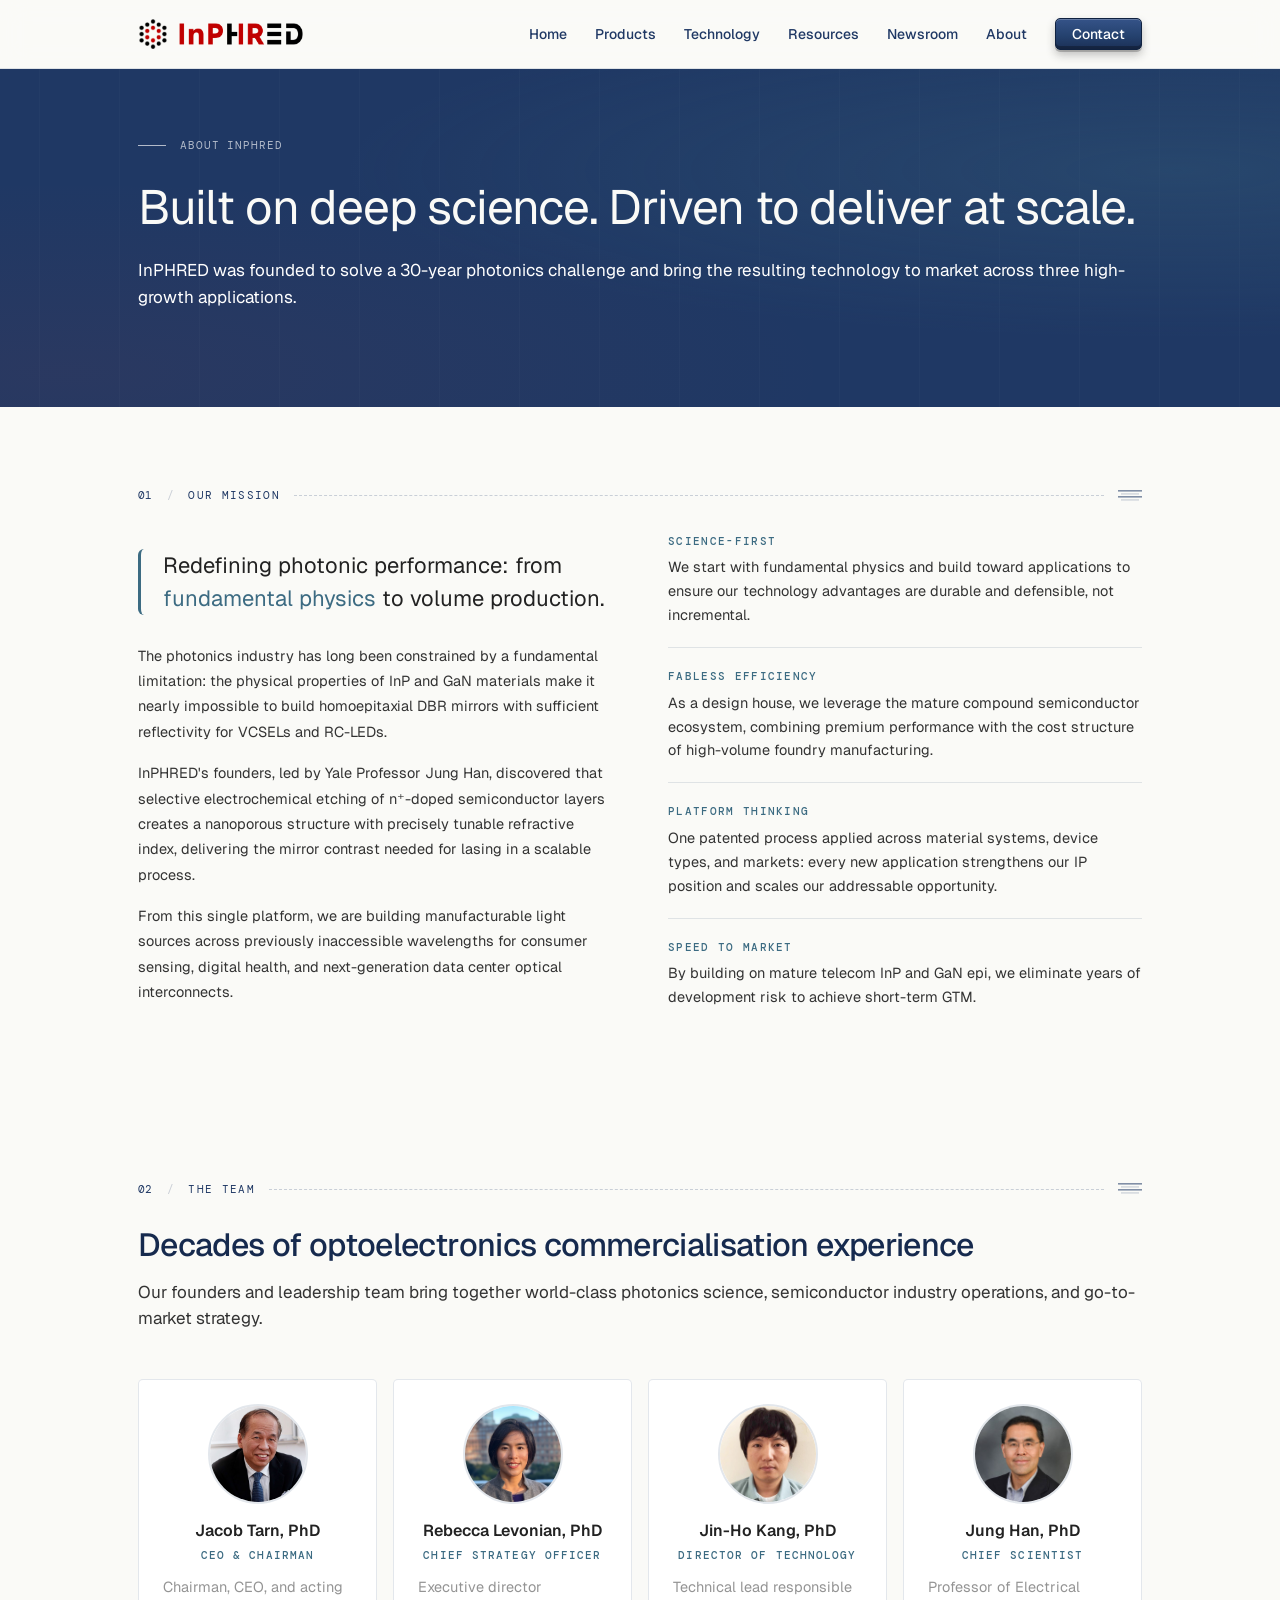
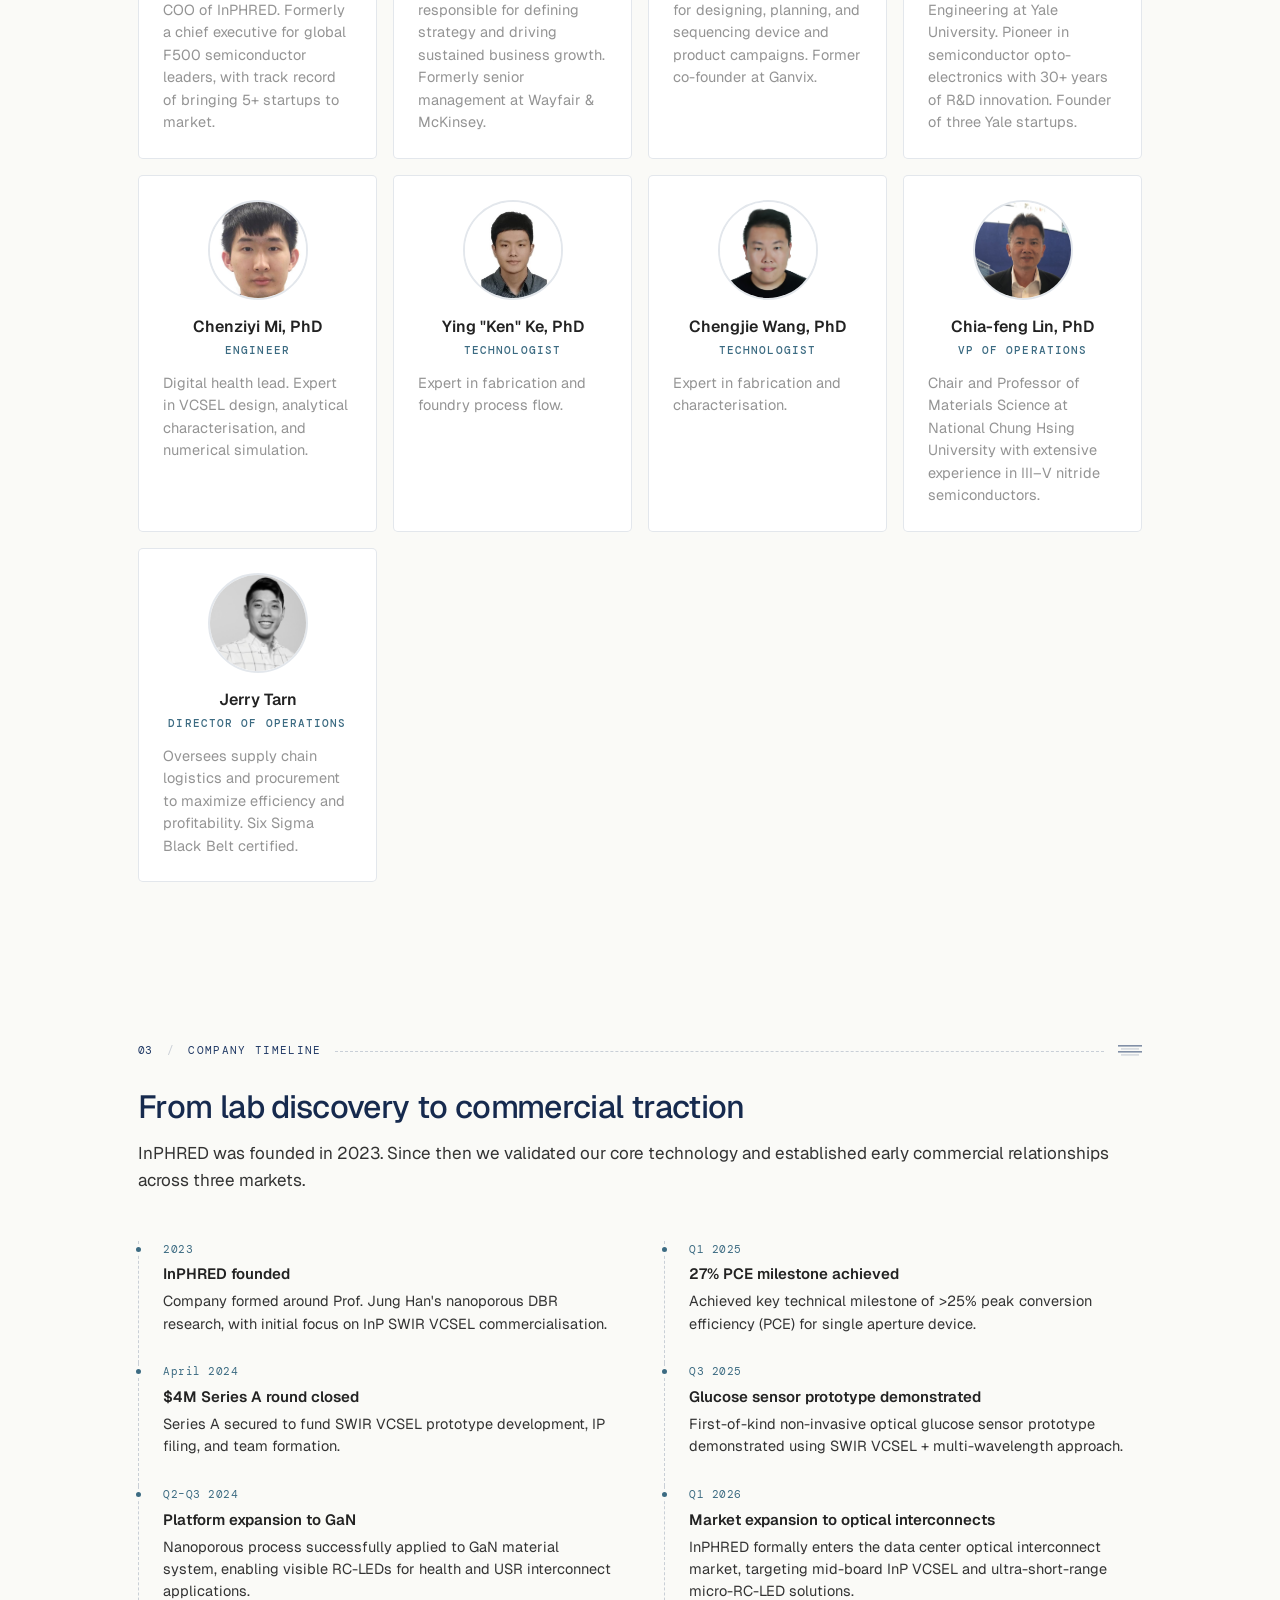
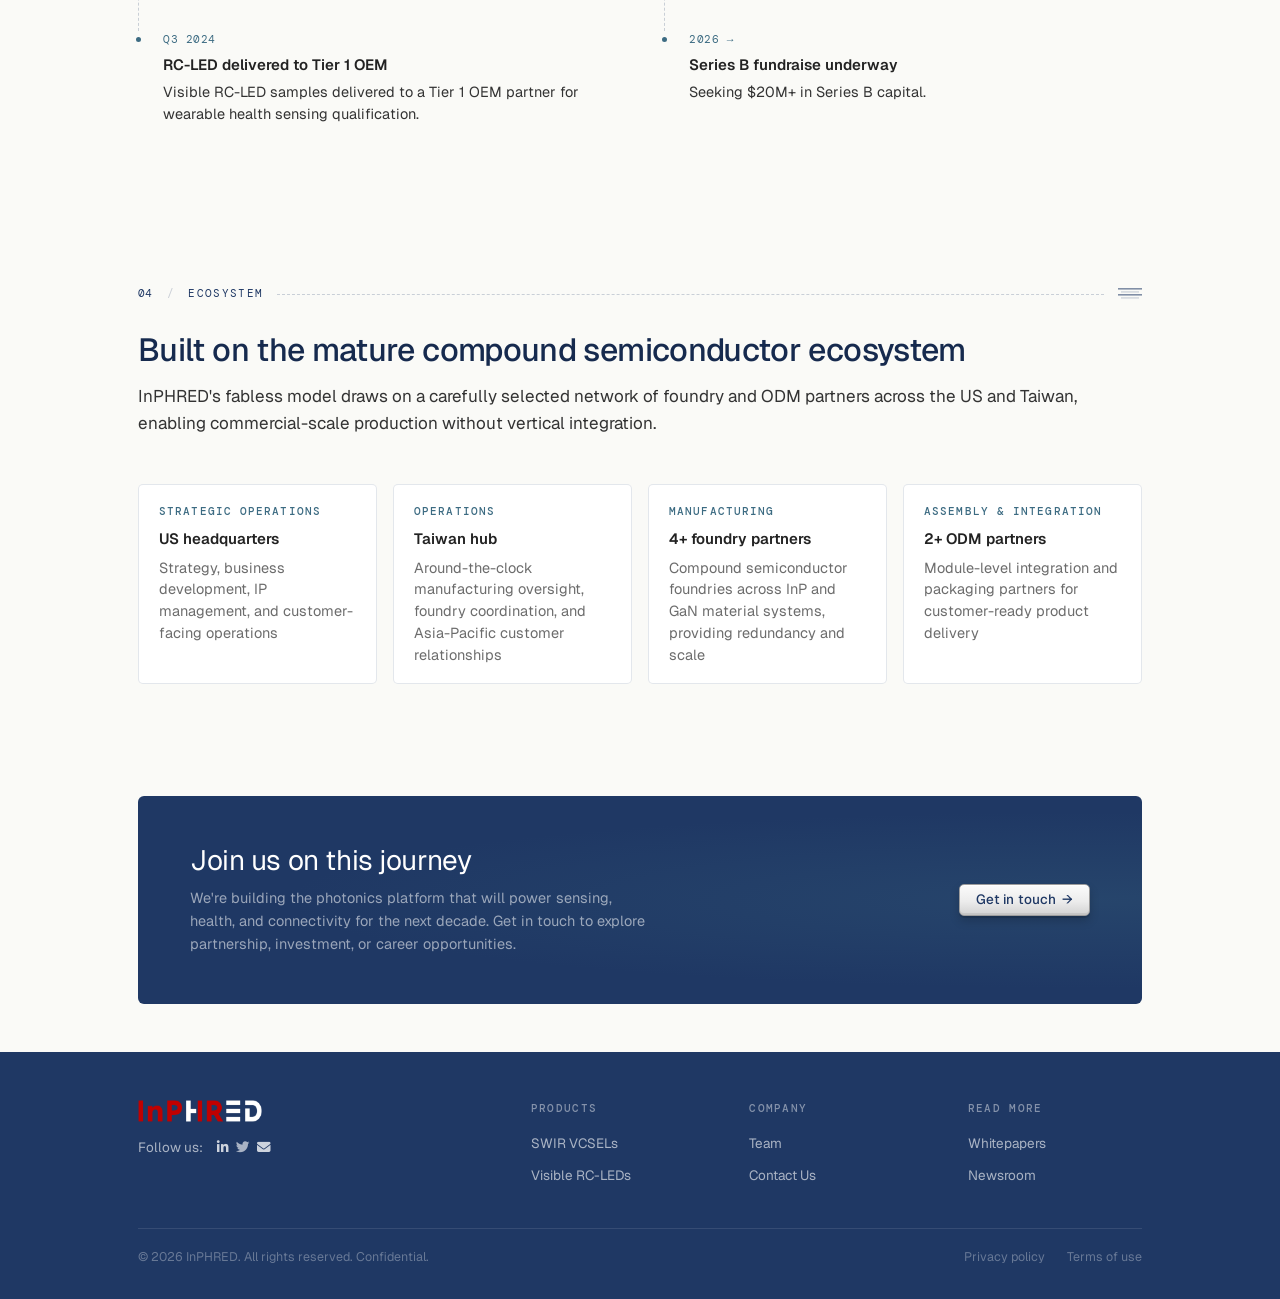
==== about.html @ cd6adde3 "Update about.html" ====
<!DOCTYPE html>
<html lang="en">
<head>
<meta charset="UTF-8">
<meta name="viewport" content="width=device-width, initial-scale=1.0">
<title>About — InPHRED</title>
<link rel="icon" type="image/png" href="logo.png">
<link rel="apple-touch-icon" href="logo.png">
<link rel="stylesheet" href="https://cdnjs.cloudflare.com/ajax/libs/font-awesome/6.3.0/css/all.min.css">
<link rel="stylesheet" href="style.css">
<style>
  .mission-split { display: grid; grid-template-columns: 1fr 1fr; gap: 56px; align-items: start; }
  .mission-split p {
    font-size: var(--size-body); color: var(--text);
    line-height: 1.75; margin-bottom: 16px;
  }
  .grid-team {
    display: grid; grid-template-columns: repeat(4, 1fr); gap: 16px;
  }
  .timeline-grid { display: grid; grid-template-columns: 1fr 1fr; gap: 48px; }
  @media (max-width: 900px) {
    .mission-split { grid-template-columns: 1fr; gap: 32px; }
    .grid-team { grid-template-columns: repeat(2, 1fr); }
    .timeline-grid { grid-template-columns: 1fr; gap: 0; }
  }
  @media (max-width: 520px) {
    .grid-team { grid-template-columns: 1fr; }
  }
</style>
</head>
<body>

<!-- ─── Reusable SVG icon defs ───────────────── -->
<svg width="0" height="0" style="position:absolute" aria-hidden="true">
  <defs>
    <symbol id="ic-logo" viewBox="0 0 26 26">
      <rect x="3" y="6" width="20" height="2.4" rx="0.4" fill="#1F3864"/>
      <rect x="6" y="9.6" width="14" height="1.4" rx="0.3" fill="#1F3864" opacity="0.55"/>
      <rect x="3" y="12" width="20" height="2.4" rx="0.4" fill="#1F3864"/>
      <rect x="6" y="15.6" width="14" height="1.4" rx="0.3" fill="#1F3864" opacity="0.55"/>
      <rect x="3" y="18" width="20" height="2.4" rx="0.4" fill="#BE4236"/>
    </symbol>
    <symbol id="ic-logo-light" viewBox="0 0 26 26">
      <rect x="3" y="6" width="20" height="2.4" rx="0.4" fill="#ffffff" opacity="0.95"/>
      <rect x="6" y="9.6" width="14" height="1.4" rx="0.3" fill="#ffffff" opacity="0.5"/>
      <rect x="3" y="12" width="20" height="2.4" rx="0.4" fill="#ffffff" opacity="0.95"/>
      <rect x="6" y="15.6" width="14" height="1.4" rx="0.3" fill="#ffffff" opacity="0.5"/>
      <rect x="3" y="18" width="20" height="2.4" rx="0.4" fill="#d65f53"/>
    </symbol>
    <symbol id="ic-stack" viewBox="0 0 24 14">
      <rect x="0" y="1" width="24" height="1.6" fill="#1F3864"/>
      <rect x="3" y="4.5" width="18" height="0.9" fill="#1F3864" opacity="0.55"/>
      <rect x="0" y="7" width="24" height="1.6" fill="#1F3864"/>
      <rect x="3" y="10.5" width="18" height="0.9" fill="#1F3864" opacity="0.55"/>
    </symbol>
  </defs>
</svg>


<!-- ─── Nav ─────────────────────────────────── -->
<nav class="nav-bar">
  <div class="nav">
    <a href="index.html" class="nav-logo">
		<img src="logo.png" alt="InPHRED logo" class="nav-logo-img" style="height:30px; width:auto;"></img>
		<img src="nameplate.png" alt="InPHRED" style="height:22px; width:auto;"></img>
    </a>
    <div class="nav-links" id="nav-links">
      <a href="index.html">Home</a>
      <a href="products.html">Products</a>
      <a href="technology.html">Technology</a>
      <a href="resources.html">Resources</a>
      <a href="newsroom.html">Newsroom</a>
      <a href="about.html">About</a>
      <a href="contact.html" class="nav-cta">Contact</a>
    </div>
  </div>
</nav>


<!-- ─── Hero ────────────────────────────────── -->
<section class="hero-wrap">
  <div class="hero hero--sm">
    <div class="hero-eyebrow">
      <span class="dash"></span>
      <span class="label">About InPHRED</span>
    </div>
    <h1>Built on deep science. Driven to deliver at scale.</h1>
    <p>InPHRED was founded to solve a 30-year photonics challenge and bring the resulting technology to market across three high-growth applications.</p>
  </div>
</section>


<!-- ─── 01 · Mission ────────────────────────── -->
<section class="section">
  <div class="section-inner">
    <div class="section-marker">
      <span class="num">01</span>
      <span class="slash">/</span>
      <span class="label">Our Mission</span>
      <div class="rule"></div>
      <svg class="stack" width="24" height="14"><use href="#ic-stack"/></svg>
    </div>

    <div class="mission-split">
      <div>
        <div class="callout callout--quote mt-16" style="margin-bottom: 28px;">
          Redefining photonic performance: from <em>fundamental physics</em> to volume production.
        </div>
        <p>The photonics industry has long been constrained by a fundamental limitation: the physical properties of InP and GaN materials make it nearly impossible to build homoepitaxial DBR mirrors with sufficient reflectivity for VCSELs and RC-LEDs.</p>
        <p>InPHRED's founders, led by Yale Professor Jung Han, discovered that selective electrochemical etching of n⁺-doped semiconductor layers creates a nanoporous structure with precisely tunable refractive index, delivering the mirror contrast needed for lasing in a scalable process.</p>
        <p>From this single platform, we are building manufacturable light sources across previously inaccessible wavelengths for consumer sensing, digital health, and next-generation data center optical interconnects.</p>
      </div>
      <div>
        <div class="values-item">
          <div class="values-label">Science-first</div>
          <div class="values-text">We start with fundamental physics and build toward applications to ensure our technology advantages are durable and defensible, not incremental.</div>
        </div>
        <div class="values-item">
          <div class="values-label">Fabless efficiency</div>
          <div class="values-text">As a design house, we leverage the mature compound semiconductor ecosystem, combining premium performance with the cost structure of high-volume foundry manufacturing.</div>
        </div>
        <div class="values-item">
          <div class="values-label">Platform thinking</div>
          <div class="values-text">One patented process applied across material systems, device types, and markets: every new application strengthens our IP position and scales our addressable opportunity.</div>
        </div>
        <div class="values-item">
          <div class="values-label">Speed to market</div>
          <div class="values-text">By building on mature telecom InP and GaN epi, we eliminate years of development risk to achieve short-term GTM.</div>
        </div>
      </div>
    </div>
  </div>
</section>


<!-- ─── 02 · The Team ───────────────────────── -->
<section class="section">
  <div class="section-inner">
    <div class="section-marker">
      <span class="num">02</span>
      <span class="slash">/</span>
      <span class="label">The Team</span>
      <div class="rule"></div>
      <svg class="stack" width="24" height="14"><use href="#ic-stack"/></svg>
    </div>

    <h2>Decades of optoelectronics commercialisation experience</h2>
    <p class="section-lead">Our founders and leadership team bring together world-class photonics science, semiconductor industry operations, and go-to-market strategy.</p>

    <div class="grid-team">
      <div class="team-card-lg">
        <a href="https://www.linkedin.com/in/jacob-tarn-93543472/">
          <img src="assets/team_jacobtarn.png" alt="Jacob Tarn" class="team-avatar-lg">
        </a>
        <div class="team-name">Jacob Tarn, PhD</div>
        <div class="team-role">CEO &amp; Chairman</div>
        <div class="team-prev">Chairman, CEO, and acting COO of InPHRED. Formerly a chief executive for global F500 semiconductor leaders, with track record of bringing 5+ startups to market.</div>
      </div>
      <div class="team-card-lg">
        <a href="https://www.linkedin.com/in/rhlevonian/">
          <img src="assets/team_rebeccalevonian.png" alt="Rebecca Levonian" class="team-avatar-lg">
        </a>
        <div class="team-name">Rebecca Levonian, PhD</div>
        <div class="team-role">Chief Strategy Officer</div>
        <div class="team-prev">Executive director responsible for defining strategy and driving sustained business growth. Formerly senior management at Wayfair &amp; McKinsey.</div>
      </div>
      <div class="team-card-lg">
        <a href="https://www.linkedin.com/in/jin-ho-kang-14b408131/">
          <img src="assets/team_jinhokang.png" alt="Jin-Ho Kang" class="team-avatar-lg">
        </a>
        <div class="team-name">Jin-Ho Kang, PhD</div>
        <div class="team-role">Director of Technology</div>
        <div class="team-prev">Technical lead responsible for designing, planning, and sequencing device and product campaigns. Former co-founder at Ganvix.</div>
      </div>
      <div class="team-card-lg">
        <a href="https://engineering.yale.edu/research-and-faculty/faculty-directory/jung-han">
          <img src="assets/team_junghan.jpg" alt="Jung Han" class="team-avatar-lg">
        </a>
        <div class="team-name">Jung Han, PhD</div>
        <div class="team-role">Chief Scientist</div>
        <div class="team-prev">Professor of Electrical Engineering at Yale University. Pioneer in semiconductor opto-electronics with 30+ years of R&amp;D innovation. Founder of three Yale startups.</div>
      </div>
      <div class="team-card-lg">
        <a href="https://www.linkedin.com/in/jin-ho-kang-14b408131/">
          <img src="assets/team_chenziyimi.jpg" alt="Chenziyi Mi" class="team-avatar-lg">
        </a>
        <div class="team-name">Chenziyi Mi, PhD</div>
        <div class="team-role">Engineer</div>
        <div class="team-prev">Digital health lead. Expert in VCSEL design, analytical characterisation, and numerical simulation.</div>
      </div>
      <div class="team-card-lg">
        <a href="https://www.linkedin.com/in/ying-ke-aab35a280/">
          <img src="assets/team_kenke.jpg" alt="Ken Ke" class="team-avatar-lg">
        </a>
        <div class="team-name">Ying "Ken" Ke, PhD</div>
        <div class="team-role">Technologist</div>
        <div class="team-prev">Expert in fabrication and foundry process flow.</div>
      </div>
      <div class="team-card-lg">
        <a href="https://www.linkedin.com/in/cheng-jie-wang-364137318/">
          <img src="assets/team_chengjiewang.jpg" alt="Chengjie Wang" class="team-avatar-lg">
        </a>
        <div class="team-name">Chengjie Wang, PhD</div>
        <div class="team-role">Technologist</div>
        <div class="team-prev">Expert in fabrication and characterisation.</div>
      </div>
      <div class="team-card-lg">
        <a href="https://www.mse.nchu.edu.tw/en/members/teacher/Chia-Feng-Lin-59369491">
          <img src="assets/team_chiafenglin.jpg" alt="Chia-Feng Lin" class="team-avatar-lg">
        </a>
        <div class="team-name">Chia-feng Lin, PhD</div>
        <div class="team-role">VP of Operations</div>
        <div class="team-prev">Chair and Professor of Materials Science at National Chung Hsing University with extensive experience in III–V nitride semiconductors.</div>
      </div>
      <div class="team-card-lg">
        <a href="https://www.linkedin.com/in/jerrytarn223/">
          <img src="assets/team_jerrytarn.jpeg" alt="Jerry Tarn" class="team-avatar-lg">
        </a>
        <div class="team-name">Jerry Tarn</div>
        <div class="team-role">Director of Operations</div>
        <div class="team-prev">Oversees supply chain logistics and procurement to maximize efficiency and profitability. Six Sigma Black Belt certified.</div>
      </div>
    </div>
  </div>
</section>


<!-- ─── 03 · Company timeline ───────────────── -->
<section class="section">
  <div class="section-inner">
    <div class="section-marker">
      <span class="num">03</span>
      <span class="slash">/</span>
      <span class="label">Company Timeline</span>
      <div class="rule"></div>
      <svg class="stack" width="24" height="14"><use href="#ic-stack"/></svg>
    </div>

    <h2>From lab discovery to commercial traction</h2>
    <p class="section-lead">InPHRED was founded in 2023. Since then we validated our core technology and established early commercial relationships across three markets.</p>

    <div class="timeline-grid">
      <div class="timeline">
        <div class="timeline-item">
          <div class="timeline-date">2023</div>
          <div class="timeline-title">InPHRED founded</div>
          <div class="timeline-desc">Company formed around Prof. Jung Han's nanoporous DBR research, with initial focus on InP SWIR VCSEL commercialisation.</div>
        </div>
        <div class="timeline-item">
          <div class="timeline-date">April 2024</div>
          <div class="timeline-title">$4M Series A round closed</div>
          <div class="timeline-desc">Series A secured to fund SWIR VCSEL prototype development, IP filing, and team formation.</div>
        </div>
        <div class="timeline-item">
          <div class="timeline-date">Q2–Q3 2024</div>
          <div class="timeline-title">Platform expansion to GaN</div>
          <div class="timeline-desc">Nanoporous process successfully applied to GaN material system, enabling visible RC-LEDs for health and USR interconnect applications.</div>
        </div>
        <div class="timeline-item">
          <div class="timeline-date">Q3 2024</div>
          <div class="timeline-title">RC-LED delivered to Tier 1 OEM</div>
          <div class="timeline-desc">Visible RC-LED samples delivered to a Tier 1 OEM partner for wearable health sensing qualification.</div>
        </div>
      </div>
      <div class="timeline">
        <div class="timeline-item">
          <div class="timeline-date">Q1 2025</div>
          <div class="timeline-title">27% PCE milestone achieved</div>
          <div class="timeline-desc">Achieved key technical milestone of &gt;25% peak conversion efficiency (PCE) for single aperture device.</div>
        </div>
        <div class="timeline-item">
          <div class="timeline-date">Q3 2025</div>
          <div class="timeline-title">Glucose sensor prototype demonstrated</div>
          <div class="timeline-desc">First-of-kind non-invasive optical glucose sensor prototype demonstrated using SWIR VCSEL + multi-wavelength approach.</div>
        </div>
        <div class="timeline-item">
          <div class="timeline-date">Q1 2026</div>
          <div class="timeline-title">Market expansion to optical interconnects</div>
          <div class="timeline-desc">InPHRED formally enters the data center optical interconnect market, targeting mid-board InP VCSEL and ultra-short-range micro-RC-LED solutions.</div>
        </div>
        <div class="timeline-item">
          <div class="timeline-date">2026 →</div>
          <div class="timeline-title">Series B fundraise underway</div>
          <div class="timeline-desc">Seeking $20M+ in Series B capital.</div>
        </div>
      </div>
    </div>
  </div>
</section>


<!-- ─── 04 · Partners ───────────────────────── -->
<section class="section">
  <div class="section-inner">
    <div class="section-marker">
      <span class="num">04</span>
      <span class="slash">/</span>
      <span class="label">Ecosystem</span>
      <div class="rule"></div>
      <svg class="stack" width="24" height="14"><use href="#ic-stack"/></svg>
    </div>

    <h2>Built on the mature compound semiconductor ecosystem</h2>
    <p class="section-lead">InPHRED's fabless model draws on a carefully selected network of foundry and ODM partners across the US and Taiwan, enabling commercial-scale production without vertical integration.</p>

    <div class="grid-4">
      <div class="partner-card">
        <div class="partner-type">Strategic Operations</div>
        <div class="partner-name">US headquarters</div>
        <div class="partner-detail">Strategy, business development, IP management, and customer-facing operations</div>
      </div>
      <div class="partner-card">
        <div class="partner-type">Operations</div>
        <div class="partner-name">Taiwan hub</div>
        <div class="partner-detail">Around-the-clock manufacturing oversight, foundry coordination, and Asia-Pacific customer relationships</div>
      </div>
      <div class="partner-card">
        <div class="partner-type">Manufacturing</div>
        <div class="partner-name">4+ foundry partners</div>
        <div class="partner-detail">Compound semiconductor foundries across InP and GaN material systems, providing redundancy and scale</div>
      </div>
      <div class="partner-card">
        <div class="partner-type">Assembly &amp; Integration</div>
        <div class="partner-name">2+ ODM partners</div>
        <div class="partner-detail">Module-level integration and packaging partners for customer-ready product delivery</div>
      </div>
    </div>
  </div>
</section>


<!-- ─── CTA ─────────────────────────────────── -->
<section class="section" style="padding-top: 32px; padding-bottom: 0;">
  <div class="section-inner">
    <div class="cta-banner">
      <div>
        <h2>Join us on this journey</h2>
        <p>We're building the photonics platform that will power sensing, health, and connectivity for the next decade. Get in touch to explore partnership, investment, or career opportunities.</p>
      </div>
      <div class="cta-banner-actions">
        <a href="contact.html" class="btn-3d">Get in touch <span class="arrow">→</span></a>
      </div>
    </div>
  </div>
</section>


<!-- ─── Footer ──────────────────────────────── -->
<footer class="footer">
  <div class="footer-inner">
    <div class="footer-grid">
      <div>
        <div class="footer-brand-mark">
          <h3><img src="nameplate_light.png" alt="InPHRED" style="height:22px; width:auto; "></img></h3>
        </div>
        <p class="footer-tagline">
          Follow us:&ensp;
          <a href="https://www.linkedin.com/company/inphred/"><i class="fa-brands fa-linkedin-in"></i></a>
          <i class="fa-brands fa-twitter"></i>
          <a href="mailto:info@inphred.com"><i class="fa-solid fa-envelope"></i></a>
        </p>
      </div>
      <div class="footer-col">
        <div class="footer-col-title">Products</div>
        <a href="products.html#swir-vcsel">SWIR VCSELs</a>
        <a href="products.html#rc-led">Visible RC-LEDs</a>
      </div>
      <div class="footer-col">
        <div class="footer-col-title">Company</div>
        <a href="about.html">Team</a>
        <a href="contact.html">Contact Us</a>
      </div>
      <div class="footer-col">
        <div class="footer-col-title">Read More</div>
        <a href="resources.html">Whitepapers</a>
        <a href="newsroom.html">Newsroom</a>
      </div>
    </div>
    <div class="footer-bottom">
      <span class="footer-copy">© 2026 InPHRED. All rights reserved. Confidential.</span>
      <div class="footer-legal">
        <a href="#">Privacy policy</a>
        <a href="#">Terms of use</a>
      </div>
    </div>
  </div>
</footer>

</body>
</html>
---- style.css ----
/* ===================================================================
   InPHRED — design system
   ───────────────────────
   A single stylesheet shared by all pages. Page-specific tweaks may
   live in a small <style> block per page, but everything that
   appears on more than one page lives here.

   Component taxonomy
   ──────────────────
     .card              base white surface (newsroom, resources, simple panels)
     .feature-card      .card + colored top accent (markets, traction, series, outcomes)
     .callout           highlighted block (insight bars, pull-quotes)
     .badge             small inline pill (product-family identifier with dot)
     .tag               small mono rectangle (taxonomy/keyword)
     .btn-3d            primary 3D action button
     .cta-link          brick text link (secondary action)
   =================================================================== */

@import url('https://fonts.googleapis.com/css2?family=Geist:wght@300;400;500;600;700&family=DM+Mono:wght@400;500&display=swap');

/* ─── Tokens ──────────────────────────────────────────────────── */
:root {
  /* Brand palette — only three accent colors */
  --navy:        #1F3864;
  --navy-deep:   #162a4e;
  --blue:        #3C6B82;
  --brick:       #BE4236;
  --brick-light: #d65f53;

  /* Neutrals */
  --text:        #333333;
  --text-title:  #222222;
  --muted:       rgba(17,17,17,0.62);
  --muted-soft:  rgba(17,17,17,0.45);
  --bg:          #fafaf7;
  --white:       #ffffff;
  --border:      rgba(31,56,100,0.12);
  --border-md:   rgba(31,56,100,0.22);

  /* Type — Geist for everything except mono technical metadata */
  --font-sans: 'Geist', system-ui, -apple-system, 'Helvetica Neue', sans-serif;
  --font-mono: 'DM Mono', ui-monospace, monospace;

  /* Type scale */
  --size-body: 14.5px;
  --size-lead: 17px;

  /* Layout */
  --content-max: 1100px;
  --side-pad: 48px;
}

/* ─── Reset / base ────────────────────────────────────────────── */
*, *::before, *::after { box-sizing: border-box; margin: 0; padding: 0; }
html { scroll-behavior: smooth; }

body {
  font-family: var(--font-sans);
  background: var(--bg);
  color: var(--text);
  line-height: 1.6;
  font-size: 15px;
  -webkit-font-smoothing: antialiased;
  text-rendering: optimizeLegibility;
}

h1, h2, h3, h4 {
  font-family: var(--font-sans);
  font-weight: 500;
  color: var(--text-title);
  line-height: 1.15;
  letter-spacing: -0.015em;
}
h2 { font-size: 32px; line-height: 1.2; letter-spacing: -0.02em; color: var(--navy-deep); }
h3 { font-size: 18px; }
h4 { font-size: 16px; font-weight: 600; }

p { color: var(--muted); }
a { text-decoration: none; color: inherit; transition: color 0.15s; }
img { display: block; max-width: 100%; }
hr { border: none; border-top: 1px solid var(--border); margin: 0; }

/* ─── Utilities ───────────────────────────────────────────────── */
.mt-8  { margin-top: 8px; }
.mt-16 { margin-top: 16px; }
.mt-24 { margin-top: 24px; }
.mt-32 { margin-top: 32px; }
.mt-40 { margin-top: 40px; }
.mt-48 { margin-top: 48px; }
.text-right { text-align: right; }

/* ─── Navigation ──────────────────────────────────────────────── */
.nav-bar {
  position: sticky; top: 0; z-index: 100;
  background: rgba(250,250,247,0.88);
  backdrop-filter: blur(14px);
  -webkit-backdrop-filter: blur(14px);
  border-bottom: 1px solid var(--border);
}
.nav {
  max-width: var(--content-max);
  margin: 0 auto;
  padding: 0 var(--side-pad);
  height: 68px;
  display: flex; align-items: center; justify-content: space-between;
}
.nav-logo { display: flex; align-items: center; gap: 11px; text-decoration: none; }
.nav-mark { width: 26px; height: 26px; display: block; flex-shrink: 0; }
.nav-wordmark {
  font-family: var(--font-sans);
  font-size: 17px; font-weight: 600;
  color: var(--text-title); letter-spacing: -0.015em;
}
.nav-wordmark .ph { color: var(--navy); }
.nav-wordmark .e  { color: var(--brick); }

.nav-links { display: flex; align-items: center; gap: 28px; }
.nav-links > a {
  font-size: 14px; font-weight: 500; color: var(--navy);
}
.nav-links > a:hover { color: var(--navy-deep); }

/* Nav contact button — 3D blue */
.nav-cta {
  background: linear-gradient(180deg, #355388 0%, #25426f 55%, #1b3056 100%);
  color: var(--white) !important;
  padding: 4px 16px; border-radius: 5px;
  font-size: 13.5px; font-weight: 500;
  border: 1px solid #102240;
  box-shadow:
    inset 0 1px 0 rgba(255,255,255,0.24),
    inset 0 -3px 0 rgba(0,0,0,0.28),
    0 2px 0 rgba(0,0,0,0.20),
    0 5px 10px rgba(0,0,0,0.24);
  transition: transform 0.10s ease, box-shadow 0.10s ease;
}
.nav-cta:hover { transform: translateY(-1px); }

/* Mobile hamburger */
.nav-hamburger {
  display: none; background: none; border: none; cursor: pointer;
  width: 40px; height: 40px; padding: 8px;
  flex-direction: column; gap: 5px; justify-content: center;
}
.nav-hamburger span {
  display: block; width: 100%; height: 2px;
  background: var(--navy); border-radius: 1px;
  transition: transform 0.2s, opacity 0.2s;
}

/* ─── Buttons ─────────────────────────────────────────────────── */
/* Primary 3D action button — light gradient with depth */
.btn-3d {
  display: inline-flex; align-items: center; gap: 6px;
  padding: 4px 16px;
  font-family: var(--font-sans);
  font-size: 13.5px; font-weight: 500;
  cursor: pointer;
  border-radius: 5px;
  background: linear-gradient(180deg, #fbfbfb 0%, #ececec 55%, #d2d2d2 100%);
  color: var(--navy);
  border: 1px solid #9c9c9c;
  box-shadow:
    inset 0 1px 0 rgba(255,255,255,0.85),
    inset 0 -2px 0 rgba(0,0,0,0.07),
    0 2px 0 rgba(0,0,0,0.12),
    0 5px 10px rgba(0,0,0,0.18);
  transition: transform 0.10s ease, background 0.10s ease;
  text-decoration: none;
  letter-spacing: 0.005em;
}
.btn-3d:hover {
  background: linear-gradient(180deg, #ffffff 0%, #f0f0f0 55%, #d8d8d8 100%);
  transform: translateY(-1px);
}
.btn-3d:active { transform: translateY(0); }
.btn-3d .arrow { transition: transform 0.12s; }
.btn-3d:hover .arrow { transform: translateX(2px); }

/* Brick text-link (secondary action — used beneath sections) */
.cta-link {
  display: inline-flex; align-items: center; gap: 6px;
  font-family: var(--font-sans);
  font-size: 14px; font-weight: 500;
  color: var(--brick);
  border-bottom: 1px solid transparent;
  padding-bottom: 1px;
  transition: border-color 0.15s, color 0.15s;
  text-decoration: none;
}
.cta-link:hover { color: var(--brick); border-bottom-color: var(--brick); }
.cta-link .arrow { transition: transform 0.15s; display: inline-block; }
.cta-link:hover .arrow { transform: translateX(2px); }

/* Right-aligned section-foot CTA */
.section-cta { margin-top: 28px; text-align: right; }

/* ─── Hero ────────────────────────────────────────────────────── */
.hero-wrap {
  background: var(--navy); position: relative; overflow: hidden;
}
.hero-wrap::after {
  content: ''; position: absolute; inset: 0; pointer-events: none;
  background:
    radial-gradient(ellipse at 92% 30%, rgba(60,107,130,0.28) 0%, transparent 50%),
    radial-gradient(ellipse at 5% 90%, rgba(190,66,54,0.07) 0%, transparent 45%);
}
.hero-wrap::before {
  content: ''; position: absolute; inset: 0; pointer-events: none;
  background-image: linear-gradient(to right,
    transparent 0, transparent calc(50% - 1px),
    rgba(255,255,255,0.03) calc(50% - 1px), rgba(255,255,255,0.03) 50%,
    transparent 50%);
  background-size: 80px 100%;
  opacity: 0.6;
}
.hero {
  max-width: var(--content-max);
  margin: 0 auto;
  padding: 88px var(--side-pad);
  position: relative; z-index: 1;
}
/* Smaller hero on subpages */
.hero--sm { padding: 60px var(--side-pad); }
.hero--sm h1 { font-size: 38px; }

.hero-eyebrow {
  display: inline-flex; align-items: center; gap: 14px;
  margin-bottom: 28px;
}
.hero-eyebrow .dash { width: 28px; height: 1px; background: rgba(255,255,255,0.66); }
.hero-eyebrow .label {
  font-family: var(--font-mono);
  font-size: 11px; letter-spacing: 0.08em; text-transform: uppercase;
  color: rgba(255,255,255,0.66);
}
.hero h1 {
  font-size: 48px; font-weight: 400;
  color: var(--bg);
  line-height: 1.05; letter-spacing: -0.025em;
  margin-bottom: 24px;
}
.hero p {
  font-family: var(--font-sans);
  font-size: 17px; color: var(--white);
  line-height: 1.6;
  margin-bottom: 36px;
  max-width: 100%;
}
.hero-actions { display: flex; gap: 12px; flex-wrap: wrap; }

/* ─── Section structure ───────────────────────────────────────── */
.section { padding: 80px 0; position: relative; }
.section-inner { max-width: var(--content-max); margin: 0 auto; padding: 0 var(--side-pad); }

/* Section marker — replaces the alternating bg blocks */
.section-marker {
  display: flex; align-items: center; gap: 14px;
  margin-bottom: 28px;
}
.section-marker .num,
.section-marker .slash,
.section-marker .label {
  font-family: var(--font-mono);
  font-size: 11px;
  color: var(--navy);
  letter-spacing: 0.04em;
}
.section-marker .slash { color: var(--border-md); }
.section-marker .label { text-transform: uppercase; letter-spacing: 0.12em; }
.section-marker .rule {
  flex: 1; height: 0;
  border-top: 1px dashed rgba(31,56,100,0.22);
}
.section-marker .stack { flex-shrink: 0; display: block; opacity: 0.55; }

/* h2 already styled above (Geist, navy-deep) */
.section h2 { margin-bottom: 14px; }
.section-lead {
  font-family: var(--font-sans);
  font-size: var(--size-lead); color: var(--text);
  max-width: 100%; line-height: 1.55; margin-bottom: 48px;
}

/* Optional standalone uppercase label (legacy support) */
.section-label {
  font-family: var(--font-mono);
  font-size: 11px; font-weight: 500;
  letter-spacing: 0.12em; text-transform: uppercase;
  color: var(--navy);
  margin-bottom: 12px;
}

/* ─── Grids ──────────────────────────────────────────────────── */
.grid-2 { display: grid; grid-template-columns: repeat(2, 1fr); gap: 18px; }
.grid-3 { display: grid; grid-template-columns: repeat(3, 1fr); gap: 18px; }
.grid-4 { display: grid; grid-template-columns: repeat(4, 1fr); gap: 16px; }
.grid-5 { display: grid; grid-template-columns: repeat(5, 1fr); gap: 14px; }

/* ─── Card system ─────────────────────────────────────────────────
   .card             base white surface (newsroom, resources, info)
   .feature-card     .card + 2px colored top accent
   ───────────────────────────────────────────────────────────────── */
.card {
  background: var(--white);
  border: 1px solid var(--border);
  border-radius: 5px;
  padding: 24px 24px 22px;
  position: relative; overflow: hidden;
}
.feature-card { border-top: 2px solid var(--blue); }
.feature-card.is-navy  { border-top-color: var(--navy); }
.feature-card.is-brick { border-top-color: var(--brick); }
.feature-card.is-blue  { border-top-color: var(--blue); }

/* Eyebrow / category metadata above card title */
.card-eyebrow {
  font-family: var(--font-mono);
  font-size: 11px; color: var(--blue);
  margin-bottom: 14px; letter-spacing: 0.02em;
}
.card h3 {
  font-family: var(--font-sans);
  font-size: 19px; margin-bottom: 12px; line-height: 1.25;
  color: var(--text-title); font-weight: 500;
}
.card p { font-size: var(--size-body); line-height: 1.6; color: var(--text); }

/* Optional bordered card footer for meta + cta */
.card-footer {
  display: flex; align-items: center; justify-content: space-between; gap: 12px;
  padding-top: 14px; margin-top: 16px;
  border-top: 1px solid var(--border);
}
.card-meta {
  font-family: var(--font-mono);
  font-size: 11.5px; color: var(--muted-soft); letter-spacing: 0.02em;
}

/* Card variant: "soon" — muted appearance for unavailable items */
.card.is-soon { background: rgba(240,244,248,0.55); }
.card.is-soon h3,
.card.is-soon .card-eyebrow,
.card.is-soon p { color: var(--muted-soft); }

/* ─── Tags ────────────────────────────────────────────────────── */
.tags { display: flex; flex-wrap: wrap; gap: 5px; margin-top: 16px; }
.tag {
  display: inline-flex; align-items: center;
  font-family: var(--font-mono);
  font-size: 10.5px; font-weight: 500;
  padding: 2px 8px;
  background: rgba(60,107,130,0.06);
  color: var(--blue);
  border: 1px solid rgba(60,107,130,0.20);
  border-radius: 2px;
}

/* ─── Badge — small inline product-family pill ─────────────────── */
.badge {
  display: inline-flex; align-items: center; gap: 8px;
  border-radius: 5px; padding: 6px 14px;
  background: rgba(31,56,100,0.05);
  border: 1px solid var(--border);
  margin-bottom: 14px;
  font-family: var(--font-mono);
  font-size: 12px; font-weight: 500;
  color: var(--navy); letter-spacing: 0.02em;
}
.badge .dot {
  width: 7px; height: 7px; border-radius: 50%;
  background: var(--blue); flex-shrink: 0;
}
.badge.is-brick { background: rgba(190,66,54,0.08); color: var(--brick); border: 1px solid rgba(190,66,54,0.20); }
.badge.is-navy  { background: rgba(31,56,100,0.07); color: var(--navy); border: 1px solid var(--border-md); }

/* Status pill — used in product series cards */
.status-pill {
  display: inline-flex; align-items: center; gap: 6px;
  font-family: var(--font-mono);
  font-size: 11px; font-weight: 500;
  letter-spacing: 0.10em; text-transform: uppercase;
  margin-bottom: 12px;
}
.status-pill::before {
  content: ''; display: inline-block;
  width: 6px; height: 6px; border-radius: 50%;
}
.status-pill.is-available { color: var(--blue); }
.status-pill.is-available::before { background: var(--blue); }
.status-pill.is-soon { color: var(--muted-soft); }
.status-pill.is-soon::before { background: var(--muted-soft); }

/* ─── Callouts — highlighted blocks ──────────────────────────────
   .callout              base
   .callout--dark        navy bg with light text (insight bar)
   .callout--quote       pull-quote with left border
   ──────────────────────────────────────────────────────────────── */
.callout {
  border-radius: 6px;
  padding: 28px 32px;
}
.callout--dark {
  background: var(--navy);
  color: var(--white);
  display: flex; gap: 28px; align-items: center;
  position: relative; overflow: hidden;
}
.callout--dark::before {
  content: ''; position: absolute; inset: 0; pointer-events: none;
  background: radial-gradient(ellipse at 95% 50%, rgba(60,107,130,0.25) 0%, transparent 60%);
}
.callout--dark > * { position: relative; z-index: 1; }
.callout--dark .callout-icon { font-size: 32px; flex-shrink: 0; }
.callout--dark .callout-label {
  font-family: var(--font-mono);
  font-size: 11px; font-weight: 500;
  letter-spacing: 0.12em; text-transform: uppercase;
  color: rgba(255,255,255,0.55);
  margin-bottom: 6px;
}
.callout--dark .callout-body {
  font-family: var(--font-sans);
  font-size: 19px; color: var(--white); line-height: 1.45;
  font-weight: 400;
}
.callout--dark .callout-body em {
  font-style: normal; color: var(--brick-light); font-weight: 500;
}
.callout--dark a { color: var(--brick-light); }

.callout--quote {
  font-family: var(--font-sans);
  font-size: 22px; line-height: 1.5; color: var(--text-title);
  border-left: 3px solid var(--blue);
  padding: 0 0 0 22px;
  font-weight: 400;
}
.callout--quote em { font-style: normal; color: var(--blue); }

/* ─── CTA banner (final block before footer) ─────────────────── */
.cta-banner {
  background: var(--navy);
  border-radius: 6px;
  padding: 48px 52px;
  display: flex; align-items: center; justify-content: space-between;
  gap: 32px; flex-wrap: wrap;
  position: relative; overflow: hidden;
}
.cta-banner::before {
  content: ''; position: absolute; inset: 0; pointer-events: none;
  background: radial-gradient(ellipse at 95% 50%, rgba(60,107,130,0.25) 0%, transparent 60%);
}
.cta-banner > * { position: relative; z-index: 1; }
.cta-banner h2 {
  font-size: 28px; color: var(--white);
  max-width: 480px; margin-bottom: 8px;
  font-weight: 400; letter-spacing: -0.015em;
}
.cta-banner p { color: rgba(255,255,255,0.55); font-size: var(--size-body); max-width: 460px; }
.cta-banner-actions {
  display: flex; gap: 16px; flex-shrink: 0; flex-wrap: wrap; align-items: center;
}
.cta-banner .cta-link { color: var(--brick-light); }
.cta-banner .cta-link:hover { border-bottom-color: var(--brick-light); }

/* ─── Process strip (home page — shared between pages if needed) ── */
.process-strip {
  background: var(--white);
  border: 1px solid var(--border);
  border-radius: 5px;
  padding: 30px 28px 26px;
}
.process-meta {
  font-family: var(--font-mono); font-size: 11px;
  color: var(--blue); letter-spacing: 0.02em;
  margin-bottom: 22px;
}
.process-steps { display: flex; align-items: flex-start; gap: 4px; }
.process-step  { flex: 1; text-align: center; padding: 0 4px; }
.process-icon {
  width: 56px; height: 56px; margin: 0 auto 14px;
  display: flex; align-items: center; justify-content: center;
}
.process-icon svg { width: 100%; height: 100%; }
.process-step-name {
  font-family: var(--font-sans);
  font-size: 13.5px; font-weight: 600;
  color: var(--text-title); margin-bottom: 5px; line-height: 1.3;
}
.process-step-desc {
  font-family: var(--font-sans);
  font-size: 12.5px; color: var(--text); line-height: 1.45;
}
.process-arrow {
  flex-shrink: 0; padding: 24px 2px 0;
  color: var(--blue); font-size: 14px;
}

/* ─── Stat strip (3-col mono stats) ───────────────────────────── */
.stat-strip {
  background: rgba(31,56,100,0.04);
  border: 1px solid var(--border);
  border-radius: 5px;
  padding: 22px 28px;
  display: grid; grid-template-columns: repeat(3, 1fr); gap: 20px;
}
.stat-value {
  font-family: var(--font-mono);
  font-size: 20px; font-weight: 500; color: var(--navy);
  margin-bottom: 4px;
}
.stat-label {
  font-size: 13px; color: var(--muted-soft); line-height: 1.4;
}

/* ─── Team cards (small + large) ─────────────────────────────── */
.team-card {
  background: var(--white);
  border: 1px solid var(--border);
  border-radius: 5px;
  padding: 22px 16px 18px;
  text-align: center;
}
.team-avatar {
  width: 56px; height: 56px; border-radius: 50%;
  margin: 0 auto 14px;
  display: flex; align-items: center; justify-content: center;
  font-family: var(--font-mono);
  font-size: 13px; font-weight: 500; color: var(--navy);
  background: linear-gradient(135deg, var(--white) 0%, var(--bg) 100%);
  object-fit: cover; border: 1px solid var(--border); 
}
img.team-avatar { padding: 0; border: 1px solid var(--border); }
.team-name {
  font-family: var(--font-sans);
  font-size: 15px; font-weight: 600;
  color: var(--text-title); margin-bottom: 3px;
}
.team-role {
  font-family: var(--font-sans);
  font-size: 13.5px; color: var(--blue);
  margin-bottom: 10px;
}
.team-bio {
  font-family: var(--font-sans);
  font-size: 12.5px; color: var(--text); line-height: 1.55;
}

/* Larger team card (about page) */
.team-card-lg {
  background: var(--white);
  border: 1px solid var(--border);
  border-radius: 5px;
  padding: 24px;
  text-align: center;
}
.team-avatar-lg {
  width: 100px; height: 100px; border-radius: 50%;
  border: 2px solid var(--border);
  margin: 0 auto 14px;
  display: block;
  object-fit: cover; object-position: center;
}
.team-card-lg .team-name { font-size: 16px; }
.team-card-lg .team-role {
  font-family: var(--font-mono);
  font-size: 11px; font-weight: 500;
  text-transform: uppercase; letter-spacing: 0.10em;
  color: var(--blue); margin-bottom: 12px;
}
.team-prev {
  font-family: var(--font-sans);
  font-size: var(--size-body); color: var(--muted-soft);
  line-height: 1.55; text-align: left;
}
.team-prev strong { color: var(--text); font-weight: 600; }

/* ─── Forms ──────────────────────────────────────────────────── */
.form-row { display: grid; grid-template-columns: 1fr 1fr; gap: 14px; }
.form-group { margin-bottom: 16px; }
.form-label {
  display: block;
  font-family: var(--font-mono);
  font-size: 11px; font-weight: 500;
  letter-spacing: 0.10em; text-transform: uppercase;
  color: var(--navy); margin-bottom: 6px;
}
.form-input, .form-textarea, .form-select {
  display: block; width: 100%;
  padding: 11px 14px;
  font-family: var(--font-sans);
  font-size: var(--size-body);
  color: var(--text);
  background: var(--white);
  border: 1px solid var(--border-md);
  border-radius: 4px;
  outline: none;
  transition: border-color 0.15s, box-shadow 0.15s;
}
.form-input:focus, .form-textarea:focus, .form-select:focus {
  border-color: var(--navy);
  box-shadow: 0 0 0 3px rgba(31,56,100,0.10);
}
.form-textarea { min-height: 130px; resize: vertical; line-height: 1.55; }
.form-input::placeholder, .form-textarea::placeholder { color: var(--muted-soft); }

/* Filter buttons (resources) */
.filter-bar { display: flex; gap: 8px; margin-bottom: 32px; flex-wrap: wrap; }
.filter-btn {
  font-family: var(--font-sans);
  font-size: 13px; font-weight: 500;
  padding: 6px 14px; border-radius: 4px;
  border: 1px solid var(--border-md);
  background: var(--white); color: var(--muted);
  cursor: pointer; transition: all 0.15s;
}
.filter-btn.active, .filter-btn:hover {
  background: var(--navy); color: var(--white); border-color: var(--navy);
}

/* ─── Comparison table (products page) ───────────────────────── */
.table-wrap {
  border: 1px solid var(--border); border-radius: 6px; overflow-x: auto;
  background: var(--white);
}
.comp-table {
  width: 100%; border-collapse: collapse;
  font-family: var(--font-sans); font-size: 13px;
}
.comp-table th, .comp-table td {
  padding: 14px 16px; text-align: left;
  border-bottom: 1px solid var(--border);
  vertical-align: top;
}
.comp-table thead th {
  background: rgba(31,56,100,0.03);
  font-family: var(--font-mono);
  font-size: 11px; font-weight: 500;
  text-transform: uppercase; letter-spacing: 0.05em;
  color: var(--navy); border-bottom: 1px solid var(--border-md);
}
.comp-table thead th .badge-best {
  display: inline-block; margin-left: 8px;
  font-family: var(--font-mono); font-size: 9.5px; font-weight: 500;
  padding: 2px 6px; border-radius: 2px;
  background: var(--brick); color: var(--white);
  letter-spacing: 0.08em; text-transform: uppercase;
}
.comp-table tbody tr:last-child td { border-bottom: none; }
.comp-table .row-label {
  font-family: var(--font-mono); font-size: 11.5px;
  color: var(--muted); letter-spacing: 0.03em;
}
.comp-table td.highlight {
  background: rgba(190,66,54,0.05);
  border-left: 1px solid rgba(190,66,54,0.20);
  border-right: 1px solid rgba(190,66,54,0.20);
  color: var(--text-title); font-weight: 500;
}
.comp-table thead th.highlight {
  background: rgba(190,66,54,0.07);
  border-left: 1px solid rgba(190,66,54,0.20);
  border-right: 1px solid rgba(190,66,54,0.20);
  border-bottom: 1px solid rgba(190,66,54,0.22);
  color: var(--brick);
}
.comp-table tbody tr:last-child td.highlight {
  border-bottom: 1px solid rgba(190,66,54,0.20);
}
.comp-table .check { color: var(--blue); font-weight: 600; }
.comp-table .cross { color: var(--brick); font-weight: 600; }

/* ─── Timeline (about page) ──────────────────────────────────── */
.timeline { position: relative; }
.timeline-item {
  padding: 0 0 28px 24px; position: relative;
  border-left: 1px dashed var(--border-md);
}
.timeline-item:last-child { padding-bottom: 0; border-left-color: transparent; }
.timeline-item::before {
  content: ''; position: absolute;
  left: -5px; top: 4px;
  width: 9px; height: 9px; border-radius: 50%;
  background: var(--blue);
  border: 2px solid var(--bg);
}
.timeline-date {
  font-family: var(--font-mono);
  font-size: 11px; color: var(--blue);
  letter-spacing: 0.05em; margin-bottom: 4px;
}
.timeline-title {
  font-family: var(--font-sans);
  font-size: 15px; font-weight: 600;
  color: var(--text-title); margin-bottom: 4px;
}
.timeline-desc {
  font-family: var(--font-sans);
  font-size: var(--size-body); color: var(--text);
  line-height: 1.55;
}

/* ─── Inline figure with caption ─────────────────────────────── */
.tech-figure { margin: 36px 0; text-align: center; }
.tech-figure img {
  max-width: 100%; border-radius: 6px;
  border: 1px solid var(--border);
}
.tech-figure figcaption {
  font-size: 13px; color: var(--muted-soft);
  font-family: var(--font-mono); margin-top: 10px;
}

/* ─── News-specific elements (newsroom page) ─────────────────── */
.news-meta { display: flex; align-items: center; gap: 10px; margin-bottom: 12px; }
.news-badge {
  font-family: var(--font-mono);
  font-size: 10px; font-weight: 500;
  letter-spacing: 0.08em; text-transform: uppercase;
  padding: 3px 8px; border-radius: 4px;
}
.news-badge.is-press     { background: rgba(190,66,54,0.08); color: var(--brick); border: 1px solid rgba(190,66,54,0.20); }
.news-badge.is-announce  { background: rgba(31,56,100,0.07); color: var(--navy); border: 1px solid var(--border-md); }
.news-badge.is-milestone { background: rgba(60,107,130,0.07); color: var(--blue); border: 1px solid rgba(60,107,130,0.20); }
.news-date {
  font-family: var(--font-mono);
  font-size: 11px; color: var(--muted-soft);
}
.news-link {
  display: inline-block; margin-top: 14px;
  font-family: var(--font-sans);
  font-size: 13.5px; font-weight: 500; color: var(--brick);
  border-bottom: 1px solid transparent; padding-bottom: 1px;
  transition: border-color 0.15s;
}
.news-link:hover { border-bottom-color: var(--brick); }

/* Featured news (large highlighted item) */
.news-featured {
  display: grid; grid-template-columns: 1fr 220px; gap: 36px;
  background: var(--white);
  border: 1px solid var(--border);
  border-top: 2px solid var(--brick);
  border-radius: 5px;
  padding: 32px 36px;
  margin-bottom: 48px;
  align-items: center;
}
.news-featured-visual {
  background: rgba(31,56,100,0.04);
  border: 1px solid var(--border);
  border-radius: 5px;
  height: 180px;
  display: flex; align-items: center; justify-content: center;
  font-size: 56px;
}
.news-featured h2 { font-size: 24px; margin: 6px 0 14px; }
.news-featured p {
  color: var(--muted); font-size: var(--size-body);
  line-height: 1.7; margin-bottom: 14px;
}

/* Media mentions */
.media-mention-card {
  background: var(--white);
  border: 1px solid var(--border);
  border-radius: 5px;
  padding: 18px 20px;
  display: flex; gap: 14px; align-items: flex-start;
}
.media-mention-icon {
  width: 36px; height: 36px; border-radius: 5px; flex-shrink: 0;
  background: rgba(31,56,100,0.05);
  border: 1px solid var(--border);
  display: flex; align-items: center; justify-content: center; font-size: 16px;
}
.media-mention-source {
  font-family: var(--font-mono);
  font-size: 11px; font-weight: 500;
  letter-spacing: 0.08em; text-transform: uppercase;
  color: var(--blue); margin-bottom: 5px;
}
.media-mention-source a { color: var(--blue); }
.media-mention-card h4 {
  font-family: var(--font-sans);
  font-size: 15px; font-weight: 600;
  color: var(--text-title); line-height: 1.4; margin-bottom: 4px;
}
.media-mention-card p {
  font-size: var(--size-body); color: var(--muted);
  line-height: 1.55;
}

/* ─── Resources-specific elements ────────────────────────────── */
.featured-resource {
  background: var(--white);
  border: 1px solid var(--border);
  border-top: 2px solid var(--brick);
  border-radius: 5px;
  padding: 36px 40px;
  display: grid; grid-template-columns: 1fr 220px;
  gap: 40px; align-items: start;
  margin-bottom: 48px;
}
.featured-resource-visual {
  background: rgba(31,56,100,0.05);
  border: 1px solid var(--border);
  border-radius: 5px;
  height: 180px;
  display: flex; align-items: center; justify-content: center;
  overflow: hidden;
}
.featured-resource-visual img {
  max-width: 100%; max-height: 100%; object-fit: contain;
}
.featured-resource-eyebrow {
  font-family: var(--font-mono);
  font-size: 11px; font-weight: 500;
  letter-spacing: 0.10em; text-transform: uppercase;
  color: var(--brick); margin-bottom: 12px;
}
.featured-resource h2 { font-size: 24px; margin-bottom: 14px; line-height: 1.3; }
.featured-resource p {
  font-size: var(--size-body); color: var(--text);
  line-height: 1.7; margin-bottom: 22px;
}
.resource-actions {
  display: flex; gap: 12px; flex-wrap: wrap; align-items: center;
  font-family: var(--font-mono); font-size: 11.5px;
  color: var(--muted-soft); letter-spacing: 0.05em;
}
.resource-actions a { color: var(--brick); }
.resource-actions a:hover { color: var(--brick-light); }

/* Resource type label inside cards */
.resource-type {
  font-family: var(--font-mono);
  font-size: 11px; font-weight: 500;
  letter-spacing: 0.10em; text-transform: uppercase;
  color: var(--blue); margin-bottom: 10px;
}
.resource-card.hidden { display: none; }

/* Signup callout */
.signup-card {
  background: var(--navy);
  border-radius: 6px;
  padding: 36px 40px;
  display: grid; grid-template-columns: 1fr 360px;
  gap: 40px; align-items: center;
  margin-top: 56px;
  position: relative; overflow: hidden;
}
.signup-card::before {
  content: ''; position: absolute; inset: 0; pointer-events: none;
  background: radial-gradient(ellipse at 95% 50%, rgba(60,107,130,0.25) 0%, transparent 60%);
}
.signup-card > * { position: relative; z-index: 1; }
.signup-card h3 {
  font-size: 22px; color: var(--white); margin-bottom: 8px;
  font-weight: 400;
}
.signup-card p {
  color: rgba(255,255,255,0.55); font-size: var(--size-body);
  line-height: 1.65;
}
.signup-form { display: flex; gap: 10px; }
.signup-input {
  flex: 1; padding: 10px 14px; border-radius: 4px;
  border: 1px solid rgba(255,255,255,0.20);
  background: rgba(255,255,255,0.08);
  color: var(--white);
  font-family: var(--font-sans); font-size: var(--size-body);
  outline: none;
  transition: border-color 0.15s;
}
.signup-input::placeholder { color: rgba(255,255,255,0.40); }
.signup-input:focus { border-color: rgba(255,255,255,0.45); }
.signup-fineprint {
  font-size: 11px; color: rgba(255,255,255,0.35);
  margin-top: 10px;
}

/* ─── Tech-page specific: split panels ───────────────────────── */
.tech-split {
  display: grid; grid-template-columns: 1fr 1fr;
  margin-bottom: 48px;
  border: 1px solid var(--border);
  border-radius: 5px;
  overflow: hidden;
}
.tech-col { padding: 32px 36px; }
.tech-col-problem { background: var(--white); }
.tech-col-solution {
  background: rgba(31,56,100,0.04);
  border-left: 1px solid var(--border);
}
.tech-col-heading {
  font-family: var(--font-mono);
  font-size: 11px; font-weight: 500;
  letter-spacing: 0.12em; text-transform: uppercase;
  margin-bottom: 22px; padding-bottom: 14px;
  border-bottom: 1px solid var(--border);
}
.tech-col-problem  .tech-col-heading { color: var(--brick); border-color: rgba(190,66,54,0.18); }
.tech-col-solution .tech-col-heading { color: var(--blue); border-color: rgba(60,107,130,0.20); }

.tech-item { display: flex; gap: 14px; align-items: flex-start; margin-bottom: 22px; }
.tech-item:last-child { margin-bottom: 0; }
.tech-num {
  flex-shrink: 0; width: 24px; height: 24px; border-radius: 50%;
  font-family: var(--font-mono);
  font-size: 11px; font-weight: 500;
  display: flex; align-items: center; justify-content: center;
  margin-top: 1px;
}
.tech-col-problem  .tech-num {
  background: rgba(190,66,54,0.08);
  border: 1px solid rgba(190,66,54,0.22);
  color: var(--brick);
}
.tech-col-solution .tech-num {
  background: rgba(60,107,130,0.09);
  border: 1px solid rgba(60,107,130,0.24);
  color: var(--blue);
}
.tech-text {
  font-size: var(--size-body); color: var(--text);
  line-height: 1.6;
}
.tech-text strong { color: var(--text-title); font-weight: 600; }

/* IP list (technology page) */
.ip-list { list-style: none; }
.ip-list li {
  display: flex; gap: 12px; align-items: flex-start;
  font-size: var(--size-body); color: var(--text);
  line-height: 1.6;
  padding: 12px 0; border-bottom: 1px solid var(--border);
}
.ip-list li:first-child { padding-top: 0; }
.ip-list li:last-child { border-bottom: none; }
.ip-bullet {
  width: 6px; height: 6px; border-radius: 50%;
  background: var(--blue); flex-shrink: 0; margin-top: 8px;
}
.ip-list li strong { color: var(--text-title); font-weight: 600; }

/* Feature list (products page bulleted features) */
.feature-list { list-style: none; }
.feature-list li {
  display: flex; gap: 10px; align-items: flex-start;
  font-size: var(--size-body); color: var(--text);
  padding: 9px 0; border-bottom: 1px solid var(--border);
  line-height: 1.55;
}
.feature-list li:last-child { border-bottom: none; }
.feature-list li::before {
  content: '→'; flex-shrink: 0;
  color: var(--brick); font-size: 12px; margin-top: 2px;
  font-weight: 500;
}

/* ─── Contact page specific ──────────────────────────────────── */
.contact-detail {
  display: flex; gap: 14px; align-items: flex-start;
  margin-bottom: 22px;
}
.contact-icon {
  width: 36px; height: 36px; border-radius: 5px; flex-shrink: 0;
  background: rgba(31,56,100,0.05);
  border: 1px solid var(--border);
  display: flex; align-items: center; justify-content: center; font-size: 16px;
}
.contact-detail-body label {
  display: block;
  font-family: var(--font-mono);
  font-size: 11px; font-weight: 500;
  letter-spacing: 0.10em; text-transform: uppercase;
  color: var(--blue); margin-bottom: 4px;
}
.contact-detail-body span {
  font-size: var(--size-body); color: var(--text);
  line-height: 1.5;
}
.contact-detail-body a { color: var(--blue); }
.contact-detail-body a:hover { color: var(--navy); }

/* ─── About page specific ────────────────────────────────────── */
.values-item {
  margin-bottom: 20px; padding-bottom: 20px;
  border-bottom: 1px solid var(--border);
}
.values-item:last-child { border-bottom: none; margin-bottom: 0; padding-bottom: 0; }
.values-label {
  font-family: var(--font-mono);
  font-size: 11px; font-weight: 500;
  letter-spacing: 0.12em; text-transform: uppercase;
  color: var(--blue); margin-bottom: 5px;
}
.values-text {
  font-size: var(--size-body); color: var(--text);
  line-height: 1.65;
}

.partner-card {
  background: var(--white);
  border: 1px solid var(--border);
  border-radius: 5px;
  padding: 18px 20px;
  display: flex; flex-direction: column; gap: 6px;
}
.partner-type {
  font-family: var(--font-mono);
  font-size: 11px; font-weight: 500;
  letter-spacing: 0.10em; text-transform: uppercase;
  color: var(--blue);
}
.partner-name {
  font-family: var(--font-sans);
  font-size: 15px; font-weight: 600;
  color: var(--text-title);
}
.partner-detail {
  font-size: var(--size-body); color: var(--muted);
  line-height: 1.5;
}

/* ─── Footer ─────────────────────────────────────────────────── */
.footer { background: var(--navy); padding: 48px 0 32px; margin-top: 48px; }
.footer-inner { max-width: var(--content-max); margin: 0 auto; padding: 0 var(--side-pad); }
.footer-grid {
  display: grid; grid-template-columns: 2fr 1fr 1fr 1fr;
  gap: 44px; margin-bottom: 32px;
}
.footer-brand-mark {
  display: inline-flex; align-items: center; gap: 10px;
  margin-bottom: 14px;
}
.footer-brand-mark svg { width: 22px; height: 22px; }
.footer-brand-mark .word {
  font-family: var(--font-sans);
  font-size: 16px; font-weight: 600;
  color: var(--white); letter-spacing: -0.015em;
}
.footer-brand-mark .word .ph { color: rgba(255,255,255,0.92); }
.footer-brand-mark .word .e  { color: var(--brick-light); }
.footer-tagline {
  font-family: var(--font-sans);
  font-size: 13.5px; color: rgba(255,255,255,0.62);
  line-height: 1.7; max-width: 260px;
}
.footer-tagline a { color: rgba(255,255,255,0.78); margin: 0 4px; }
.footer-tagline a:hover { color: var(--white); }
.footer-col-title {
  font-family: var(--font-mono);
  font-size: 11px; font-weight: 500;
  letter-spacing: 0.12em; text-transform: uppercase;
  color: rgba(255,255,255,0.45); margin-bottom: 16px;
}
.footer-col a {
  font-family: var(--font-sans);
  display: block; font-size: 13.5px;
  color: rgba(255,255,255,0.62);
  margin-bottom: 10px; transition: color 0.15s;
}
.footer-col a:hover { color: var(--white); }
.footer-bottom {
  border-top: 1px solid rgba(255,255,255,0.10); padding-top: 18px;
  display: flex; align-items: center; justify-content: space-between;
  flex-wrap: wrap; gap: 12px;
}
.footer-copy {
  font-family: var(--font-sans);
  font-size: 12.5px; color: rgba(255,255,255,0.32);
}
.footer-legal { display: flex; gap: 22px; }
.footer-legal a {
  font-family: var(--font-sans);
  font-size: 12.5px; color: rgba(255,255,255,0.32);
}
.footer-legal a:hover { color: rgba(255,255,255,0.7); }

/* ─── Responsive ─────────────────────────────────────────────── */
@media (max-width: 960px) {
  :root { --side-pad: 28px; }
  .hero { padding: 64px var(--side-pad); }
  .hero h1 { font-size: 36px; }
  .hero--sm { padding: 48px var(--side-pad); }
  .hero--sm h1 { font-size: 30px; }
  .grid-3 { grid-template-columns: 1fr 1fr; }
  .grid-4 { grid-template-columns: 1fr 1fr; }
  .grid-5 { grid-template-columns: 1fr 1fr 1fr; gap: 12px; }
  h2 { font-size: 26px; }
  .cta-banner h2 { font-size: 22px; }

  .tech-split { grid-template-columns: 1fr; }
  .tech-col-solution { border-left: none; border-top: 1px solid var(--border); }

  .featured-resource, .signup-card, .news-featured {
    grid-template-columns: 1fr; gap: 24px; padding: 28px;
  }
  .signup-form { flex-direction: column; }

  .stat-strip { grid-template-columns: 1fr 1fr; }
}
@media (max-width: 640px) {
  :root { --side-pad: 20px; }
  .nav-links > a:not(.nav-cta) { display: none; }
  .hero h1 { font-size: 28px; }
  .hero p { font-size: 15px; }
  .grid-2, .grid-3, .grid-4, .grid-5 { grid-template-columns: 1fr; }
  .form-row { grid-template-columns: 1fr; }
  .process-steps { flex-wrap: wrap; }
  .process-arrow { display: none; }
  .process-step { flex: 0 0 calc(50% - 4px); margin-bottom: 18px; }
  .footer-grid { grid-template-columns: 1fr 1fr; }
  .cta-banner { padding: 32px 24px; }
  .stat-strip { grid-template-columns: 1fr; }
  .callout--dark { flex-direction: column; gap: 14px; padding: 24px 28px; }
}
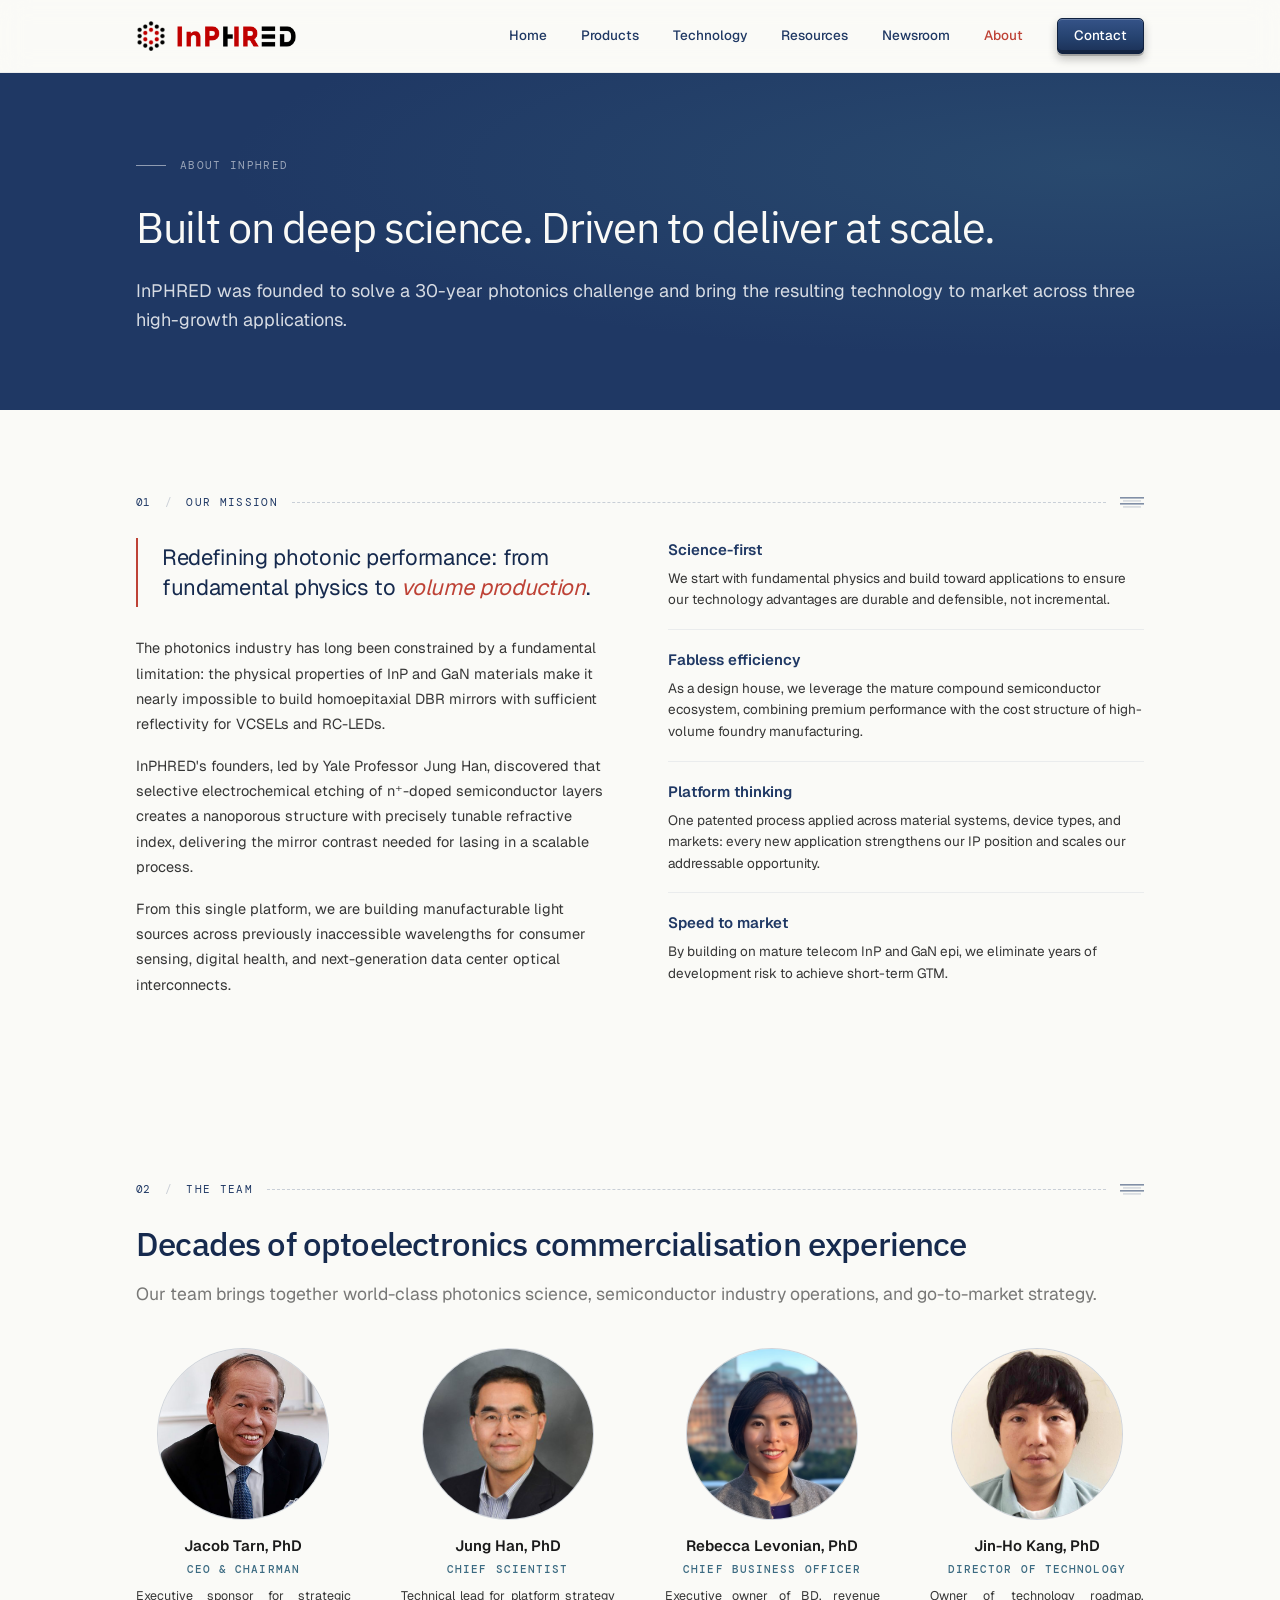
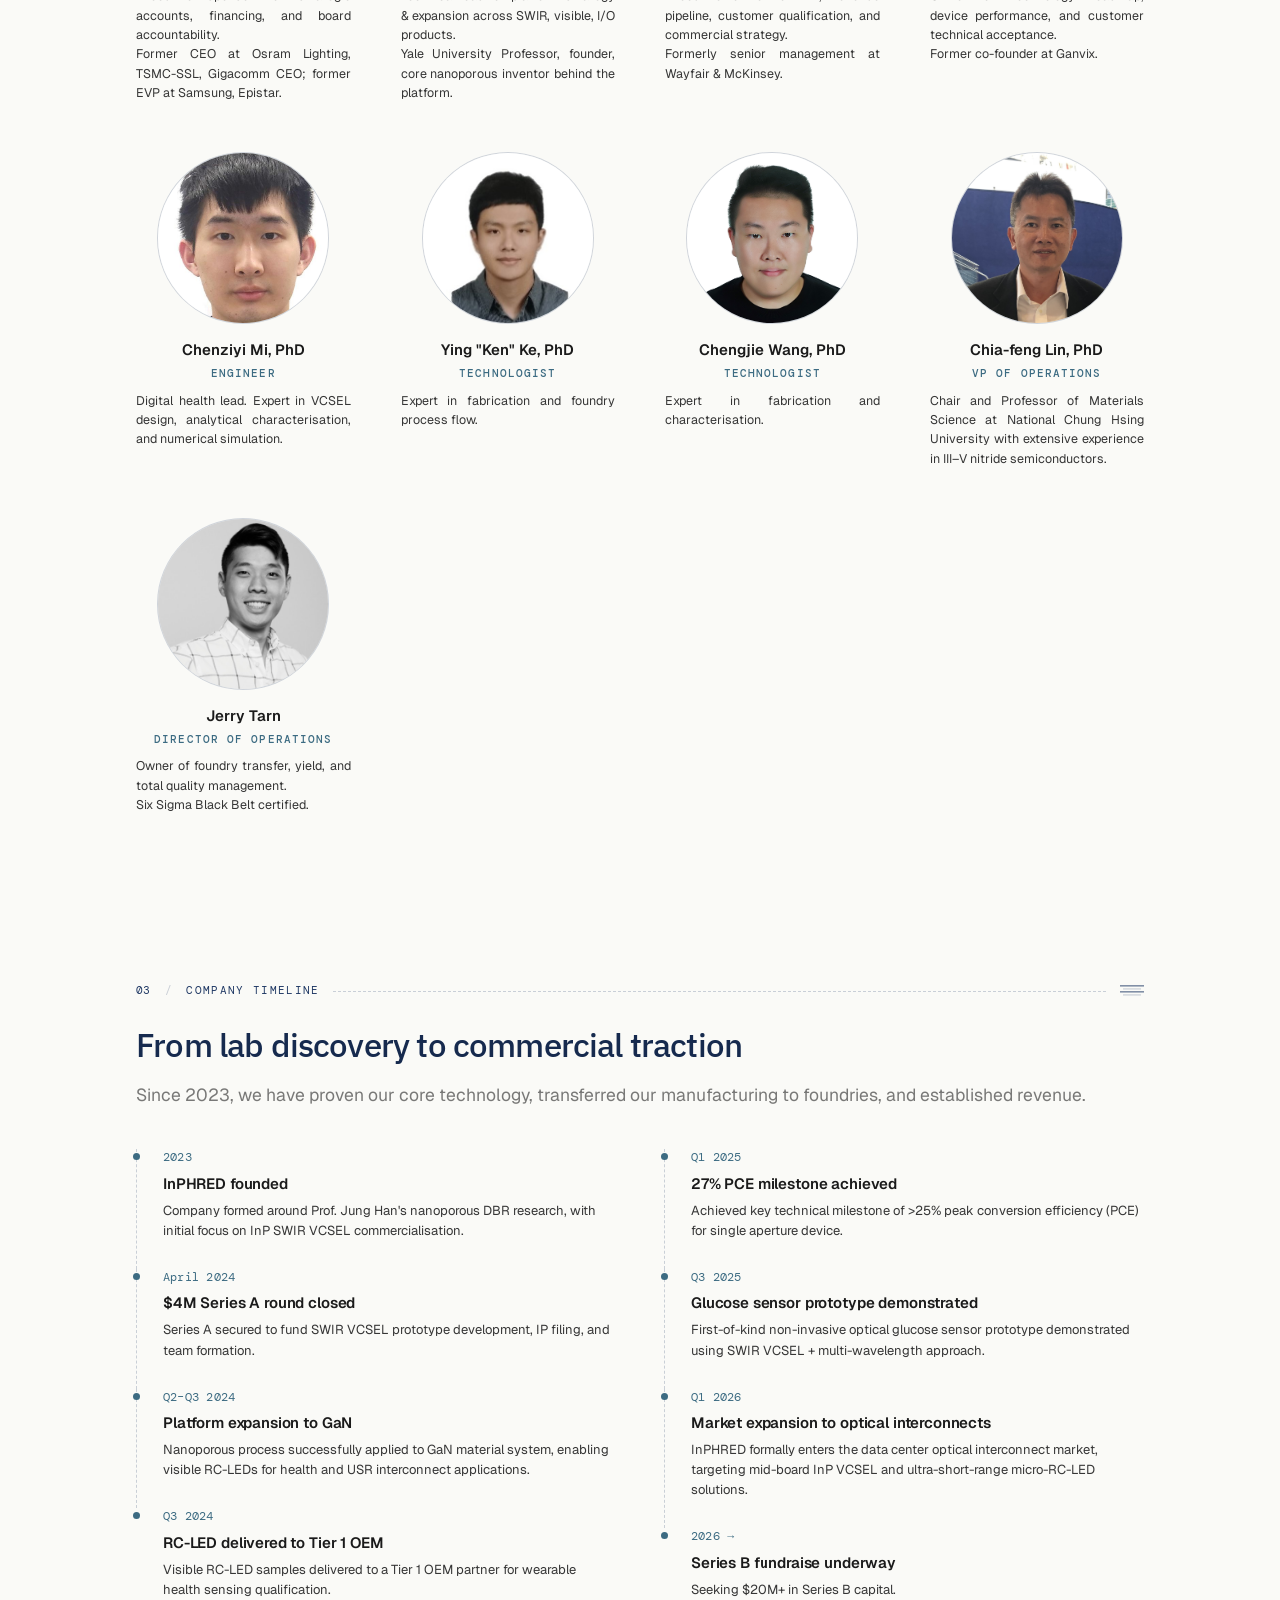
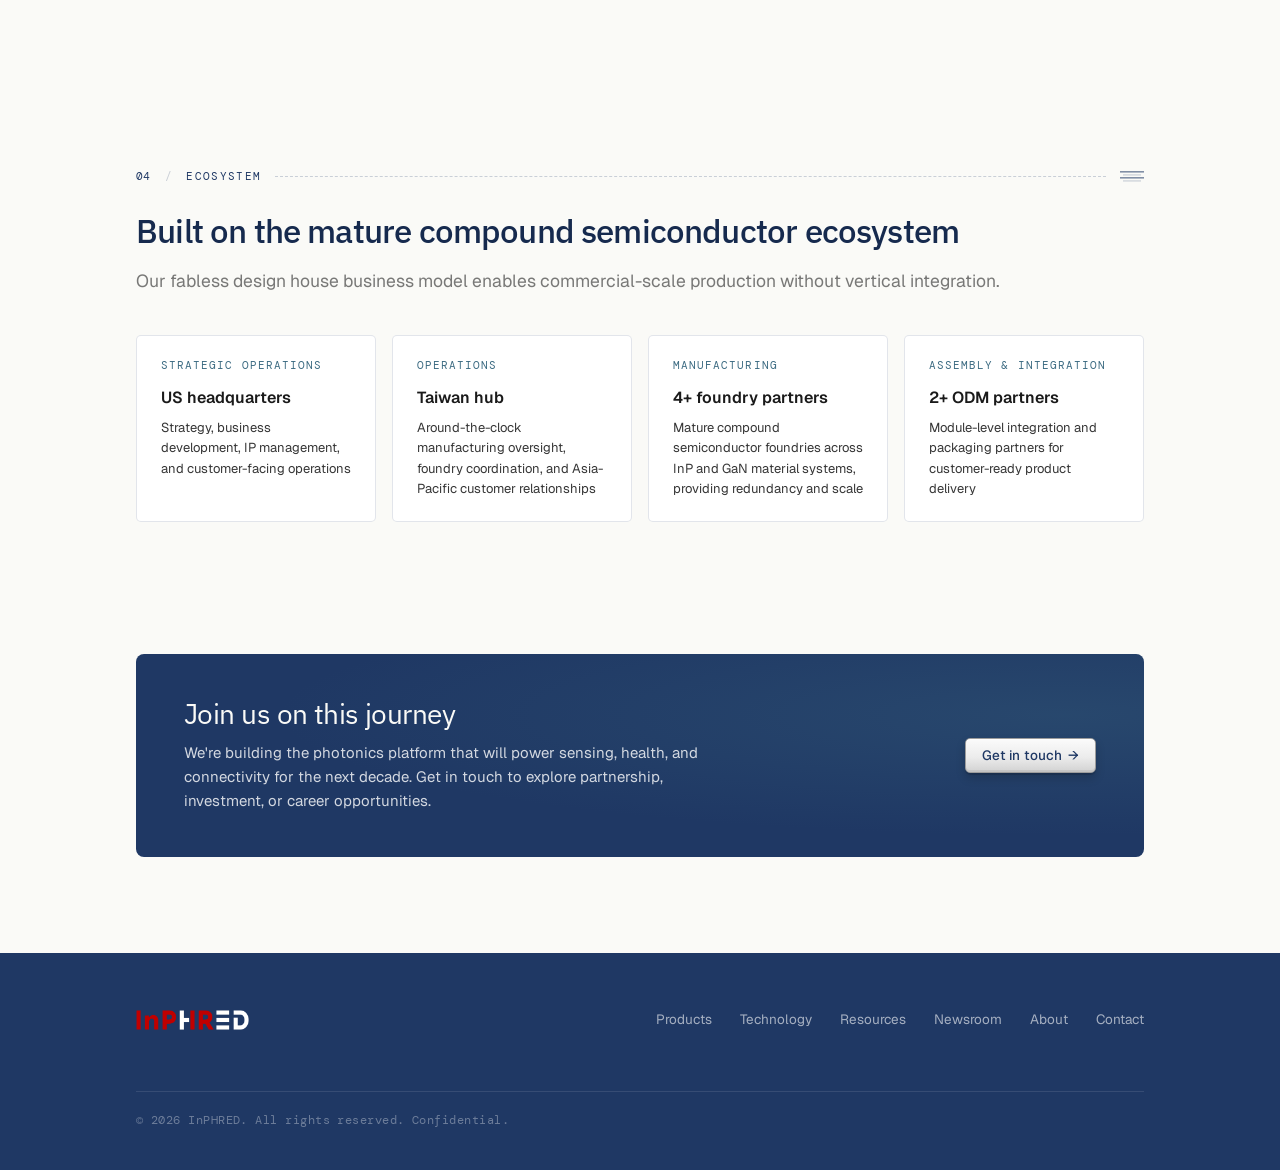
==== commit 078cf7a2: "Updated design" ====
--- a/about.html
+++ b/about.html
@@ -6,385 +6,194 @@
 <title>About — InPHRED</title>
 <link rel="icon" type="image/png" href="logo.png">
 <link rel="apple-touch-icon" href="logo.png">
-<link rel="stylesheet" href="https://cdnjs.cloudflare.com/ajax/libs/font-awesome/6.3.0/css/all.min.css">
 <link rel="stylesheet" href="style.css">
-<style>
-  .mission-split { display: grid; grid-template-columns: 1fr 1fr; gap: 56px; align-items: start; }
-  .mission-split p {
-    font-size: var(--size-body); color: var(--text);
-    line-height: 1.75; margin-bottom: 16px;
-  }
-  .grid-team {
-    display: grid; grid-template-columns: repeat(4, 1fr); gap: 16px;
-  }
-  .timeline-grid { display: grid; grid-template-columns: 1fr 1fr; gap: 48px; }
-  @media (max-width: 900px) {
-    .mission-split { grid-template-columns: 1fr; gap: 32px; }
-    .grid-team { grid-template-columns: repeat(2, 1fr); }
-    .timeline-grid { grid-template-columns: 1fr; gap: 0; }
-  }
-  @media (max-width: 520px) {
-    .grid-team { grid-template-columns: 1fr; }
-  }
-</style>
 </head>
-<body>
+<body class="theme-warm">
 
-<!-- ─── Reusable SVG icon defs ───────────────── -->
-<svg width="0" height="0" style="position:absolute" aria-hidden="true">
-  <defs>
-    <symbol id="ic-logo" viewBox="0 0 26 26">
-      <rect x="3" y="6" width="20" height="2.4" rx="0.4" fill="#1F3864"/>
-      <rect x="6" y="9.6" width="14" height="1.4" rx="0.3" fill="#1F3864" opacity="0.55"/>
-      <rect x="3" y="12" width="20" height="2.4" rx="0.4" fill="#1F3864"/>
-      <rect x="6" y="15.6" width="14" height="1.4" rx="0.3" fill="#1F3864" opacity="0.55"/>
-      <rect x="3" y="18" width="20" height="2.4" rx="0.4" fill="#BE4236"/>
-    </symbol>
-    <symbol id="ic-logo-light" viewBox="0 0 26 26">
-      <rect x="3" y="6" width="20" height="2.4" rx="0.4" fill="#ffffff" opacity="0.95"/>
-      <rect x="6" y="9.6" width="14" height="1.4" rx="0.3" fill="#ffffff" opacity="0.5"/>
-      <rect x="3" y="12" width="20" height="2.4" rx="0.4" fill="#ffffff" opacity="0.95"/>
-      <rect x="6" y="15.6" width="14" height="1.4" rx="0.3" fill="#ffffff" opacity="0.5"/>
-      <rect x="3" y="18" width="20" height="2.4" rx="0.4" fill="#d65f53"/>
-    </symbol>
-    <symbol id="ic-stack" viewBox="0 0 24 14">
-      <rect x="0" y="1" width="24" height="1.6" fill="#1F3864"/>
-      <rect x="3" y="4.5" width="18" height="0.9" fill="#1F3864" opacity="0.55"/>
-      <rect x="0" y="7" width="24" height="1.6" fill="#1F3864"/>
-      <rect x="3" y="10.5" width="18" height="0.9" fill="#1F3864" opacity="0.55"/>
-    </symbol>
-  </defs>
-</svg>
+<svg width="0" height="0" style="position:absolute" aria-hidden="true"><defs>
+  <symbol id="ic-stack" viewBox="0 0 24 14">
+    <rect x="0" y="1" width="24" height="1.6" fill="#1F3864"></rect><rect x="3" y="4.5" width="18" height="0.9" fill="#1F3864" opacity="0.55"></rect>
+    <rect x="0" y="7" width="24" height="1.6" fill="#1F3864"></rect><rect x="3" y="10.5" width="18" height="0.9" fill="#1F3864" opacity="0.55"></rect>
+  </symbol>
+</defs></svg>
 
-
-<!-- ─── Nav ─────────────────────────────────── -->
-<nav class="nav-bar">
-  <div class="nav">
-    <a href="index.html" class="nav-logo">
-		<img src="logo.png" alt="InPHRED logo" class="nav-logo-img" style="height:30px; width:auto;"></img>
-		<img src="nameplate.png" alt="InPHRED" style="height:22px; width:auto;"></img>
-    </a>
+<!-- ── Nav ── -->
+<nav class="nav">
+  <div class="nav-in">
+    <a class="nav-logo" href="index.html"><img src="logo.png" alt="" style="height:30px"><img src="nameplate.png" alt="InPHRED" style="height:21px"></a>
     <div class="nav-links" id="nav-links">
       <a href="index.html">Home</a>
       <a href="products.html">Products</a>
       <a href="technology.html">Technology</a>
       <a href="resources.html">Resources</a>
       <a href="newsroom.html">Newsroom</a>
-      <a href="about.html">About</a>
-      <a href="contact.html" class="nav-cta">Contact</a>
+      <a href="about.html" class="active">About</a>
+      <a class="btn-cta-blue" href="contact.html">Contact</a>
     </div>
+    <button class="nav-hamburger" id="nav-hamburger" aria-label="Open menu" aria-expanded="false"><span></span><span></span><span></span></button>
   </div>
 </nav>
 
+<!-- ── Hero ── -->
+<header class="hero hero-sm">
+  <div class="hero-in">
+    <div class="hero-copy">
+      <div class="eyebrow"><span class="dash"></span>About InPHRED</div>
+      <h1>Built on deep science. Driven to deliver at scale.</h1>
+      <p>InPHRED was founded to solve a 30-year photonics challenge and bring the resulting technology to market across three high-growth applications.</p>
+    </div>
+  </div>
+</header>
 
-<!-- ─── Hero ────────────────────────────────── -->
-<section class="hero-wrap">
-  <div class="hero hero--sm">
-    <div class="hero-eyebrow">
-      <span class="dash"></span>
-      <span class="label">About InPHRED</span>
-    </div>
-    <h1>Built on deep science. Driven to deliver at scale.</h1>
-    <p>InPHRED was founded to solve a 30-year photonics challenge and bring the resulting technology to market across three high-growth applications.</p>
-  </div>
-</section>
-
-
-<!-- ─── 01 · Mission ────────────────────────── -->
-<section class="section">
-  <div class="section-inner">
-    <div class="section-marker">
-      <span class="num">01</span>
-      <span class="slash">/</span>
-      <span class="label">Our Mission</span>
-      <div class="rule"></div>
-      <svg class="stack" width="24" height="14"><use href="#ic-stack"/></svg>
-    </div>
-
+<!-- ── 01 · Mission ── -->
+<section class="blk">
+  <div class="wrap">
+    <div class="marker"><span class="num">01</span><span class="slash">/</span><span class="label">Our Mission</span><div class="rule"></div><svg class="stack"><use href="#ic-stack"/></svg></div>
     <div class="mission-split">
       <div>
-        <div class="callout callout--quote mt-16" style="margin-bottom: 28px;">
-          Redefining photonic performance: from <em>fundamental physics</em> to volume production.
-        </div>
+        <div class="callout--quote" style="margin-bottom:28px">Redefining photonic performance: from fundamental physics to <em>volume production</em>.</div>
         <p>The photonics industry has long been constrained by a fundamental limitation: the physical properties of InP and GaN materials make it nearly impossible to build homoepitaxial DBR mirrors with sufficient reflectivity for VCSELs and RC-LEDs.</p>
         <p>InPHRED's founders, led by Yale Professor Jung Han, discovered that selective electrochemical etching of n⁺-doped semiconductor layers creates a nanoporous structure with precisely tunable refractive index, delivering the mirror contrast needed for lasing in a scalable process.</p>
         <p>From this single platform, we are building manufacturable light sources across previously inaccessible wavelengths for consumer sensing, digital health, and next-generation data center optical interconnects.</p>
       </div>
       <div>
-        <div class="values-item">
-          <div class="values-label">Science-first</div>
-          <div class="values-text">We start with fundamental physics and build toward applications to ensure our technology advantages are durable and defensible, not incremental.</div>
-        </div>
-        <div class="values-item">
-          <div class="values-label">Fabless efficiency</div>
-          <div class="values-text">As a design house, we leverage the mature compound semiconductor ecosystem, combining premium performance with the cost structure of high-volume foundry manufacturing.</div>
-        </div>
-        <div class="values-item">
-          <div class="values-label">Platform thinking</div>
-          <div class="values-text">One patented process applied across material systems, device types, and markets: every new application strengthens our IP position and scales our addressable opportunity.</div>
-        </div>
-        <div class="values-item">
-          <div class="values-label">Speed to market</div>
-          <div class="values-text">By building on mature telecom InP and GaN epi, we eliminate years of development risk to achieve short-term GTM.</div>
-        </div>
+        <div class="values-item"><div class="values-label">Science-first</div><div class="values-text">We start with fundamental physics and build toward applications to ensure our technology advantages are durable and defensible, not incremental.</div></div>
+        <div class="values-item"><div class="values-label">Fabless efficiency</div><div class="values-text">As a design house, we leverage the mature compound semiconductor ecosystem, combining premium performance with the cost structure of high-volume foundry manufacturing.</div></div>
+        <div class="values-item"><div class="values-label">Platform thinking</div><div class="values-text">One patented process applied across material systems, device types, and markets: every new application strengthens our IP position and scales our addressable opportunity.</div></div>
+        <div class="values-item"><div class="values-label">Speed to market</div><div class="values-text">By building on mature telecom InP and GaN epi, we eliminate years of development risk to achieve short-term GTM.</div></div>
       </div>
     </div>
   </div>
 </section>
 
-
-<!-- ─── 02 · The Team ───────────────────────── -->
-<section class="section">
-  <div class="section-inner">
-    <div class="section-marker">
-      <span class="num">02</span>
-      <span class="slash">/</span>
-      <span class="label">The Team</span>
-      <div class="rule"></div>
-      <svg class="stack" width="24" height="14"><use href="#ic-stack"/></svg>
-    </div>
-
+<!-- ── 02 · The Team ── -->
+<section class="blk">
+  <div class="wrap">
+    <div class="marker"><span class="num">02</span><span class="slash">/</span><span class="label">The Team</span><div class="rule"></div><svg class="stack"><use href="#ic-stack"/></svg></div>
     <h2>Decades of optoelectronics commercialisation experience</h2>
-    <p class="section-lead">Our founders and leadership team bring together world-class photonics science, semiconductor industry operations, and go-to-market strategy.</p>
+    <p class="standfirst">Our team brings together world-class photonics science, semiconductor industry operations, and go-to-market strategy.</p>
 
     <div class="grid-team">
       <div class="team-card-lg">
-        <a href="https://www.linkedin.com/in/jacob-tarn-93543472/">
-          <img src="assets/team_jacobtarn.png" alt="Jacob Tarn" class="team-avatar-lg">
-        </a>
+        <a href="https://www.linkedin.com/in/jacob-tarn-93543472/"><div class="avatar"><span class="mono-initials">JT</span><img src="assets/team_jacobtarn.png" alt="Jacob Tarn" onerror="this.remove()"></a></div>
         <div class="team-name">Jacob Tarn, PhD</div>
         <div class="team-role">CEO &amp; Chairman</div>
-        <div class="team-prev">Chairman, CEO, and acting COO of InPHRED. Formerly a chief executive for global F500 semiconductor leaders, with track record of bringing 5+ startups to market.</div>
+        <div class="team-prev">Executive sponsor for strategic accounts, financing, and board accountability.<p>Former CEO at Osram Lighting, TSMC-SSL, Gigacomm CEO; former EVP at Samsung, Epistar.</div>
       </div>
       <div class="team-card-lg">
-        <a href="https://www.linkedin.com/in/rhlevonian/">
-          <img src="assets/team_rebeccalevonian.png" alt="Rebecca Levonian" class="team-avatar-lg">
-        </a>
-        <div class="team-name">Rebecca Levonian, PhD</div>
-        <div class="team-role">Chief Strategy Officer</div>
-        <div class="team-prev">Executive director responsible for defining strategy and driving sustained business growth. Formerly senior management at Wayfair &amp; McKinsey.</div>
+        <a href="https://engineering.yale.edu/research-and-faculty/faculty-directory/jung-han"><div class="avatar"><span class="mono-initials">JH</span><img src="assets/team_junghan.jpg" alt="Jung Han" onerror="this.remove()"></a></div>
+        <div class="team-name">Jung Han, PhD</div>
+        <div class="team-role">Chief Scientist</div>
+        <div class="team-prev">Technical lead for platform strategy & expansion across SWIR, visible, I/O products.<p>Yale University Professor, founder, core nanoporous inventor behind the platform.</div>
       </div>
       <div class="team-card-lg">
-        <a href="https://www.linkedin.com/in/jin-ho-kang-14b408131/">
-          <img src="assets/team_jinhokang.png" alt="Jin-Ho Kang" class="team-avatar-lg">
-        </a>
+        <a href="https://www.linkedin.com/in/rhlevonian/"><div class="avatar"><span class="mono-initials">RL</span><img src="assets/team_rebeccalevonian.png" alt="Rebecca Levonian" onerror="this.remove()"></a></div>
+        <div class="team-name">Rebecca Levonian, PhD</div>
+        <div class="team-role">Chief Business Officer</div>
+        <div class="team-prev">Executive owner of BD, revenue pipeline, customer qualification, and commercial strategy.<p>Formerly senior management at Wayfair &amp; McKinsey.</div>
+      </div>
+      <div class="team-card-lg">
+        <a href="https://www.linkedin.com/in/jin-ho-kang-14b408131/"><div class="avatar"><span class="mono-initials">JK</span><img src="assets/team_jinhokang.png" alt="Jin-Ho Kang" onerror="this.remove()"></a></div>
         <div class="team-name">Jin-Ho Kang, PhD</div>
         <div class="team-role">Director of Technology</div>
-        <div class="team-prev">Technical lead responsible for designing, planning, and sequencing device and product campaigns. Former co-founder at Ganvix.</div>
+        <div class="team-prev">Owner of technology roadmap, device performance, and customer technical acceptance.<p>Former co-founder at Ganvix.</div>
       </div>
+
       <div class="team-card-lg">
-        <a href="https://engineering.yale.edu/research-and-faculty/faculty-directory/jung-han">
-          <img src="assets/team_junghan.jpg" alt="Jung Han" class="team-avatar-lg">
-        </a>
-        <div class="team-name">Jung Han, PhD</div>
-        <div class="team-role">Chief Scientist</div>
-        <div class="team-prev">Professor of Electrical Engineering at Yale University. Pioneer in semiconductor opto-electronics with 30+ years of R&amp;D innovation. Founder of three Yale startups.</div>
-      </div>
-      <div class="team-card-lg">
-        <a href="https://www.linkedin.com/in/jin-ho-kang-14b408131/">
-          <img src="assets/team_chenziyimi.jpg" alt="Chenziyi Mi" class="team-avatar-lg">
-        </a>
+        <a href="https://www.linkedin.com/in/chenziyi-mi-5321aa323/"><div class="avatar"><span class="mono-initials">CM</span><img src="assets/team_chenziyimi.jpg" alt="Chenziyi Mi" onerror="this.remove()"></a></div>
         <div class="team-name">Chenziyi Mi, PhD</div>
         <div class="team-role">Engineer</div>
         <div class="team-prev">Digital health lead. Expert in VCSEL design, analytical characterisation, and numerical simulation.</div>
       </div>
       <div class="team-card-lg">
-        <a href="https://www.linkedin.com/in/ying-ke-aab35a280/">
-          <img src="assets/team_kenke.jpg" alt="Ken Ke" class="team-avatar-lg">
-        </a>
+        <a href="https://www.linkedin.com/in/ying-ke-aab35a280/"><div class="avatar"><span class="mono-initials">KK</span><img src="assets/team_kenke.jpg" alt="Ken Ke" onerror="this.remove()"></a></div>
         <div class="team-name">Ying "Ken" Ke, PhD</div>
         <div class="team-role">Technologist</div>
         <div class="team-prev">Expert in fabrication and foundry process flow.</div>
       </div>
       <div class="team-card-lg">
-        <a href="https://www.linkedin.com/in/cheng-jie-wang-364137318/">
-          <img src="assets/team_chengjiewang.jpg" alt="Chengjie Wang" class="team-avatar-lg">
-        </a>
+        <a href="https://www.linkedin.com/in/cheng-jie-wang-364137318/"><div class="avatar"><span class="mono-initials">CW</span><img src="assets/team_chengjiewang.jpg" alt="Chengjie Wang" onerror="this.remove()"></a></div>
         <div class="team-name">Chengjie Wang, PhD</div>
         <div class="team-role">Technologist</div>
         <div class="team-prev">Expert in fabrication and characterisation.</div>
       </div>
       <div class="team-card-lg">
-        <a href="https://www.mse.nchu.edu.tw/en/members/teacher/Chia-Feng-Lin-59369491">
-          <img src="assets/team_chiafenglin.jpg" alt="Chia-Feng Lin" class="team-avatar-lg">
-        </a>
+        <a href="https://www.mse.nchu.edu.tw/en/members/teacher/Chia-Feng-Lin-59369491"><div class="avatar"><span class="mono-initials">CL</span><img src="assets/team_chiafenglin.jpg" alt="Chia-Feng Lin" onerror="this.remove()"></a></div>
         <div class="team-name">Chia-feng Lin, PhD</div>
         <div class="team-role">VP of Operations</div>
         <div class="team-prev">Chair and Professor of Materials Science at National Chung Hsing University with extensive experience in III–V nitride semiconductors.</div>
       </div>
       <div class="team-card-lg">
-        <a href="https://www.linkedin.com/in/jerrytarn223/">
-          <img src="assets/team_jerrytarn.jpeg" alt="Jerry Tarn" class="team-avatar-lg">
-        </a>
+        <a href="https://www.linkedin.com/in/jerrytarn223/"><div class="avatar"><span class="mono-initials">JT</span><img src="assets/team_jerrytarn.jpeg" alt="Jerry Tarn" onerror="this.remove()"></a></div>
         <div class="team-name">Jerry Tarn</div>
         <div class="team-role">Director of Operations</div>
-        <div class="team-prev">Oversees supply chain logistics and procurement to maximize efficiency and profitability. Six Sigma Black Belt certified.</div>
+        <div class="team-prev">Owner of foundry transfer, yield, and total quality management.<p>Six Sigma Black Belt certified.</div>
       </div>
     </div>
   </div>
 </section>
 
-
-<!-- ─── 03 · Company timeline ───────────────── -->
-<section class="section">
-  <div class="section-inner">
-    <div class="section-marker">
-      <span class="num">03</span>
-      <span class="slash">/</span>
-      <span class="label">Company Timeline</span>
-      <div class="rule"></div>
-      <svg class="stack" width="24" height="14"><use href="#ic-stack"/></svg>
-    </div>
-
+<!-- ── 03 · Company timeline ── -->
+<section class="blk">
+  <div class="wrap">
+    <div class="marker"><span class="num">03</span><span class="slash">/</span><span class="label">Company Timeline</span><div class="rule"></div><svg class="stack"><use href="#ic-stack"/></svg></div>
     <h2>From lab discovery to commercial traction</h2>
-    <p class="section-lead">InPHRED was founded in 2023. Since then we validated our core technology and established early commercial relationships across three markets.</p>
+    <p class="standfirst">Since 2023, we have proven our core technology, transferred our manufacturing to foundries, and established revenue.</p>
 
     <div class="timeline-grid">
       <div class="timeline">
-        <div class="timeline-item">
-          <div class="timeline-date">2023</div>
-          <div class="timeline-title">InPHRED founded</div>
-          <div class="timeline-desc">Company formed around Prof. Jung Han's nanoporous DBR research, with initial focus on InP SWIR VCSEL commercialisation.</div>
-        </div>
-        <div class="timeline-item">
-          <div class="timeline-date">April 2024</div>
-          <div class="timeline-title">$4M Series A round closed</div>
-          <div class="timeline-desc">Series A secured to fund SWIR VCSEL prototype development, IP filing, and team formation.</div>
-        </div>
-        <div class="timeline-item">
-          <div class="timeline-date">Q2–Q3 2024</div>
-          <div class="timeline-title">Platform expansion to GaN</div>
-          <div class="timeline-desc">Nanoporous process successfully applied to GaN material system, enabling visible RC-LEDs for health and USR interconnect applications.</div>
-        </div>
-        <div class="timeline-item">
-          <div class="timeline-date">Q3 2024</div>
-          <div class="timeline-title">RC-LED delivered to Tier 1 OEM</div>
-          <div class="timeline-desc">Visible RC-LED samples delivered to a Tier 1 OEM partner for wearable health sensing qualification.</div>
-        </div>
+        <div class="timeline-item"><div class="timeline-date">2023</div><div class="timeline-title">InPHRED founded</div><div class="timeline-desc">Company formed around Prof. Jung Han's nanoporous DBR research, with initial focus on InP SWIR VCSEL commercialisation.</div></div>
+        <div class="timeline-item"><div class="timeline-date">April 2024</div><div class="timeline-title">$4M Series A round closed</div><div class="timeline-desc">Series A secured to fund SWIR VCSEL prototype development, IP filing, and team formation.</div></div>
+        <div class="timeline-item"><div class="timeline-date">Q2–Q3 2024</div><div class="timeline-title">Platform expansion to GaN</div><div class="timeline-desc">Nanoporous process successfully applied to GaN material system, enabling visible RC-LEDs for health and USR interconnect applications.</div></div>
+        <div class="timeline-item"><div class="timeline-date">Q3 2024</div><div class="timeline-title">RC-LED delivered to Tier 1 OEM</div><div class="timeline-desc">Visible RC-LED samples delivered to a Tier 1 OEM partner for wearable health sensing qualification.</div></div>
       </div>
       <div class="timeline">
-        <div class="timeline-item">
-          <div class="timeline-date">Q1 2025</div>
-          <div class="timeline-title">27% PCE milestone achieved</div>
-          <div class="timeline-desc">Achieved key technical milestone of &gt;25% peak conversion efficiency (PCE) for single aperture device.</div>
-        </div>
-        <div class="timeline-item">
-          <div class="timeline-date">Q3 2025</div>
-          <div class="timeline-title">Glucose sensor prototype demonstrated</div>
-          <div class="timeline-desc">First-of-kind non-invasive optical glucose sensor prototype demonstrated using SWIR VCSEL + multi-wavelength approach.</div>
-        </div>
-        <div class="timeline-item">
-          <div class="timeline-date">Q1 2026</div>
-          <div class="timeline-title">Market expansion to optical interconnects</div>
-          <div class="timeline-desc">InPHRED formally enters the data center optical interconnect market, targeting mid-board InP VCSEL and ultra-short-range micro-RC-LED solutions.</div>
-        </div>
-        <div class="timeline-item">
-          <div class="timeline-date">2026 →</div>
-          <div class="timeline-title">Series B fundraise underway</div>
-          <div class="timeline-desc">Seeking $20M+ in Series B capital.</div>
-        </div>
+        <div class="timeline-item"><div class="timeline-date">Q1 2025</div><div class="timeline-title">27% PCE milestone achieved</div><div class="timeline-desc">Achieved key technical milestone of &gt;25% peak conversion efficiency (PCE) for single aperture device.</div></div>
+        <div class="timeline-item"><div class="timeline-date">Q3 2025</div><div class="timeline-title">Glucose sensor prototype demonstrated</div><div class="timeline-desc">First-of-kind non-invasive optical glucose sensor prototype demonstrated using SWIR VCSEL + multi-wavelength approach.</div></div>
+        <div class="timeline-item"><div class="timeline-date">Q1 2026</div><div class="timeline-title">Market expansion to optical interconnects</div><div class="timeline-desc">InPHRED formally enters the data center optical interconnect market, targeting mid-board InP VCSEL and ultra-short-range micro-RC-LED solutions.</div></div>
+        <div class="timeline-item"><div class="timeline-date">2026 →</div><div class="timeline-title">Series B fundraise underway</div><div class="timeline-desc">Seeking $20M+ in Series B capital.</div></div>
       </div>
     </div>
   </div>
 </section>
 
-
-<!-- ─── 04 · Partners ───────────────────────── -->
-<section class="section">
-  <div class="section-inner">
-    <div class="section-marker">
-      <span class="num">04</span>
-      <span class="slash">/</span>
-      <span class="label">Ecosystem</span>
-      <div class="rule"></div>
-      <svg class="stack" width="24" height="14"><use href="#ic-stack"/></svg>
-    </div>
-
+<!-- ── 04 · Ecosystem ── -->
+<section class="blk">
+  <div class="wrap">
+    <div class="marker"><span class="num">04</span><span class="slash">/</span><span class="label">Ecosystem</span><div class="rule"></div><svg class="stack"><use href="#ic-stack"/></svg></div>
     <h2>Built on the mature compound semiconductor ecosystem</h2>
-    <p class="section-lead">InPHRED's fabless model draws on a carefully selected network of foundry and ODM partners across the US and Taiwan, enabling commercial-scale production without vertical integration.</p>
-
+    <p class="standfirst">Our fabless design house business model enables commercial-scale production without vertical integration.</p>
     <div class="grid-4">
-      <div class="partner-card">
-        <div class="partner-type">Strategic Operations</div>
-        <div class="partner-name">US headquarters</div>
-        <div class="partner-detail">Strategy, business development, IP management, and customer-facing operations</div>
-      </div>
-      <div class="partner-card">
-        <div class="partner-type">Operations</div>
-        <div class="partner-name">Taiwan hub</div>
-        <div class="partner-detail">Around-the-clock manufacturing oversight, foundry coordination, and Asia-Pacific customer relationships</div>
-      </div>
-      <div class="partner-card">
-        <div class="partner-type">Manufacturing</div>
-        <div class="partner-name">4+ foundry partners</div>
-        <div class="partner-detail">Compound semiconductor foundries across InP and GaN material systems, providing redundancy and scale</div>
-      </div>
-      <div class="partner-card">
-        <div class="partner-type">Assembly &amp; Integration</div>
-        <div class="partner-name">2+ ODM partners</div>
-        <div class="partner-detail">Module-level integration and packaging partners for customer-ready product delivery</div>
-      </div>
+      <div class="partner-card"><div class="partner-type">Strategic Operations</div><div class="partner-name">US headquarters</div><div class="partner-detail">Strategy, business development, IP management, and customer-facing operations</div></div>
+      <div class="partner-card"><div class="partner-type">Operations</div><div class="partner-name">Taiwan hub</div><div class="partner-detail">Around-the-clock manufacturing oversight, foundry coordination, and Asia-Pacific customer relationships</div></div>
+      <div class="partner-card"><div class="partner-type">Manufacturing</div><div class="partner-name">4+ foundry partners</div><div class="partner-detail">Mature compound semiconductor foundries across InP and GaN material systems, providing redundancy and scale</div></div>
+      <div class="partner-card"><div class="partner-type">Assembly &amp; Integration</div><div class="partner-name">2+ ODM partners</div><div class="partner-detail">Module-level integration and packaging partners for customer-ready product delivery</div></div>
     </div>
   </div>
 </section>
 
-
-<!-- ─── CTA ─────────────────────────────────── -->
-<section class="section" style="padding-top: 32px; padding-bottom: 0;">
-  <div class="section-inner">
+<!-- ── Closing CTA ── -->
+<section class="cta-sec">
+  <div class="wrap">
     <div class="cta-banner">
       <div>
         <h2>Join us on this journey</h2>
         <p>We're building the photonics platform that will power sensing, health, and connectivity for the next decade. Get in touch to explore partnership, investment, or career opportunities.</p>
       </div>
-      <div class="cta-banner-actions">
-        <a href="contact.html" class="btn-3d">Get in touch <span class="arrow">→</span></a>
-      </div>
+      <a href="contact.html" class="btn-cta-white">Get in touch <span class="arrow">→</span></a>
     </div>
   </div>
 </section>
 
-
-<!-- ─── Footer ──────────────────────────────── -->
+<!-- ── Footer ── -->
 <footer class="footer">
-  <div class="footer-inner">
-    <div class="footer-grid">
-      <div>
-        <div class="footer-brand-mark">
-          <h3><img src="nameplate_light.png" alt="InPHRED" style="height:22px; width:auto; "></img></h3>
-        </div>
-        <p class="footer-tagline">
-          Follow us:&ensp;
-          <a href="https://www.linkedin.com/company/inphred/"><i class="fa-brands fa-linkedin-in"></i></a>
-          <i class="fa-brands fa-twitter"></i>
-          <a href="mailto:info@inphred.com"><i class="fa-solid fa-envelope"></i></a>
-        </p>
-      </div>
-      <div class="footer-col">
-        <div class="footer-col-title">Products</div>
-        <a href="products.html#swir-vcsel">SWIR VCSELs</a>
-        <a href="products.html#rc-led">Visible RC-LEDs</a>
-      </div>
-      <div class="footer-col">
-        <div class="footer-col-title">Company</div>
-        <a href="about.html">Team</a>
-        <a href="contact.html">Contact Us</a>
-      </div>
-      <div class="footer-col">
-        <div class="footer-col-title">Read More</div>
-        <a href="resources.html">Whitepapers</a>
-        <a href="newsroom.html">Newsroom</a>
-      </div>
-    </div>
-    <div class="footer-bottom">
-      <span class="footer-copy">© 2026 InPHRED. All rights reserved. Confidential.</span>
-      <div class="footer-legal">
-        <a href="#">Privacy policy</a>
-        <a href="#">Terms of use</a>
-      </div>
-    </div>
+  <div class="foot-in">
+    <img src="nameplate_light.png" alt="InPHRED">
+    <div class="foot-links"><a href="products.html">Products</a><a href="technology.html">Technology</a><a href="resources.html">Resources</a><a href="newsroom.html">Newsroom</a><a href="about.html">About</a><a href="contact.html">Contact</a></div>
+    <div class="foot-copy">© 2026 InPHRED. All rights reserved. Confidential.</div>
   </div>
 </footer>
 
+<script src="nav.js"></script>
 </body>
 </html>
--- a/style.css
+++ b/style.css
@@ -1,1122 +1,548 @@
 /* ===================================================================
-   InPHRED — design system
-   ───────────────────────
-   A single stylesheet shared by all pages. Page-specific tweaks may
-   live in a small <style> block per page, but everything that
-   appears on more than one page lives here.
-
-   Component taxonomy
-   ──────────────────
-     .card              base white surface (newsroom, resources, simple panels)
-     .feature-card      .card + colored top accent (markets, traction, series, outcomes)
-     .callout           highlighted block (insight bars, pull-quotes)
-     .badge             small inline pill (product-family identifier with dot)
-     .tag               small mono rectangle (taxonomy/keyword)
-     .btn-3d            primary 3D action button
-     .cta-link          brick text link (secondary action)
+   InPHRED — redesign.css
+   Modular, swappable styles for the editorial homepage direction.
+   ───────────────────────────────────────────────────────────────────
+   HOW TO CUSTOMISE (everything lives here, not in the HTML):
+
+   • BACKGROUND  — set a theme class on <body>:
+        theme-warm · theme-cloud · theme-mist · theme-porcelain · theme-slate
+     or just override  --bg  in your own rule. Default = theme-cloud.
+
+   • HERO GRAPHIC — add/remove freely:
+        <body>            → hero shows the .hero-art slot
+        <body class="no-hero-art">  → hero collapses to text only
+     Swap the motif by changing the <img src> inside .hero-art to any file
+     in assets/vectors/ (use a *-light.svg variant on the navy hero).
+
+   • ACCENTS / TYPE — change the tokens in :root once; everything follows.
    =================================================================== */
 
-@import url('https://fonts.googleapis.com/css2?family=Geist:wght@300;400;500;600;700&family=DM+Mono:wght@400;500&display=swap');
-
-/* ─── Tokens ──────────────────────────────────────────────────── */
-:root {
-  /* Brand palette — only three accent colors */
-  --navy:        #1F3864;
-  --navy-deep:   #162a4e;
-  --blue:        #3C6B82;
-  --brick:       #BE4236;
-  --brick-light: #d65f53;
-
-  /* Neutrals */
-  --text:        #333333;
-  --text-title:  #222222;
-  --muted:       rgba(17,17,17,0.62);
-  --muted-soft:  rgba(17,17,17,0.45);
-  --bg:          #fafaf7;
-  --white:       #ffffff;
-  --border:      rgba(31,56,100,0.12);
-  --border-md:   rgba(31,56,100,0.22);
-
-  /* Type — Geist for everything except mono technical metadata */
-  --font-sans: 'Geist', system-ui, -apple-system, 'Helvetica Neue', sans-serif;
-  --font-mono: 'DM Mono', ui-monospace, monospace;
-
-  /* Type scale */
-  --size-body: 14.5px;
-  --size-lead: 17px;
-
-  /* Layout */
-  --content-max: 1100px;
-  --side-pad: 48px;
-}
-
-/* ─── Reset / base ────────────────────────────────────────────── */
-*, *::before, *::after { box-sizing: border-box; margin: 0; padding: 0; }
-html { scroll-behavior: smooth; }
-
-body {
-  font-family: var(--font-sans);
-  background: var(--bg);
-  color: var(--text);
-  line-height: 1.6;
-  font-size: 15px;
-  -webkit-font-smoothing: antialiased;
-  text-rendering: optimizeLegibility;
-}
-
-h1, h2, h3, h4 {
-  font-family: var(--font-sans);
-  font-weight: 500;
-  color: var(--text-title);
-  line-height: 1.15;
-  letter-spacing: -0.015em;
-}
-h2 { font-size: 32px; line-height: 1.2; letter-spacing: -0.02em; color: var(--navy-deep); }
-h3 { font-size: 18px; }
-h4 { font-size: 16px; font-weight: 600; }
-
-p { color: var(--muted); }
-a { text-decoration: none; color: inherit; transition: color 0.15s; }
-img { display: block; max-width: 100%; }
-hr { border: none; border-top: 1px solid var(--border); margin: 0; }
-
-/* ─── Utilities ───────────────────────────────────────────────── */
-.mt-8  { margin-top: 8px; }
-.mt-16 { margin-top: 16px; }
-.mt-24 { margin-top: 24px; }
-.mt-32 { margin-top: 32px; }
-.mt-40 { margin-top: 40px; }
-.mt-48 { margin-top: 48px; }
-.text-right { text-align: right; }
-
-/* ─── Navigation ──────────────────────────────────────────────── */
-.nav-bar {
-  position: sticky; top: 0; z-index: 100;
-  background: rgba(250,250,247,0.88);
-  backdrop-filter: blur(14px);
-  -webkit-backdrop-filter: blur(14px);
-  border-bottom: 1px solid var(--border);
-}
-.nav {
-  max-width: var(--content-max);
-  margin: 0 auto;
-  padding: 0 var(--side-pad);
-  height: 68px;
-  display: flex; align-items: center; justify-content: space-between;
-}
-.nav-logo { display: flex; align-items: center; gap: 11px; text-decoration: none; }
-.nav-mark { width: 26px; height: 26px; display: block; flex-shrink: 0; }
-.nav-wordmark {
-  font-family: var(--font-sans);
-  font-size: 17px; font-weight: 600;
-  color: var(--text-title); letter-spacing: -0.015em;
-}
-.nav-wordmark .ph { color: var(--navy); }
-.nav-wordmark .e  { color: var(--brick); }
-
-.nav-links { display: flex; align-items: center; gap: 28px; }
-.nav-links > a {
-  font-size: 14px; font-weight: 500; color: var(--navy);
-}
-.nav-links > a:hover { color: var(--navy-deep); }
-
-/* Nav contact button — 3D blue */
-.nav-cta {
-  background: linear-gradient(180deg, #355388 0%, #25426f 55%, #1b3056 100%);
-  color: var(--white) !important;
-  padding: 4px 16px; border-radius: 5px;
-  font-size: 13.5px; font-weight: 500;
-  border: 1px solid #102240;
+@import url('https://fonts.googleapis.com/css2?family=Geist:wght@300;400;500;600&family=IBM+Plex+Sans:ital,wght@0,100..700;1,100..700&family=DM+Mono:wght@400;500&display=swap');
+
+:root{
+  /* palette */
+  --navy:#1F3864; --navy-deep:#162a4e; --blue:#3C6B82; --brick:#BE4236; --brick-light:#ed7f74;
+  --text:#363636; --title:#1a1a1a; --muted:rgba(17,17,17,0.56); --soft:rgba(17,17,17,0.40);
+  /* surfaces (themeable) */
+  --bg:#f5f7fa; --paper:#ffffff;
+  /* structure — navy-alpha so it harmonises on any cool/warm paper */
+  --line:rgba(31,56,100,0.13); --line-soft:rgba(31,56,100,0.07); --border-md:rgba(31,56,100,0.22);
+  /* type + layout */
+  --head:'IBM Plex Sans',system-ui,sans-serif;
+  --body:'Geist',system-ui,sans-serif;
+  --mono:'DM Mono',ui-monospace,monospace;
+  --maxw:1120px; --pad:56px;
+}
+
+/* ── Background themes — bluer-tinged options to compare ───────────── */
+body.theme-warm      { --bg:#fafaf7; }  /* original warm linen          */
+body.theme-cloud     { --bg:#f5f7fa; }  /* cool cloud (default)         */
+body.theme-mist      { --bg:#eef3f9; }  /* blue mist — clearer cool     */
+body.theme-porcelain { --bg:#f7f9fc; }  /* porcelain — lightest cool    */
+body.theme-slate     { --bg:#e9eef5; }  /* slate paper — most blue-grey */
+
+*{box-sizing:border-box;margin:0;padding:0;}
+html{scroll-behavior:smooth;}
+body{font-family:var(--body);background:var(--bg);color:var(--text);line-height:1.6;-webkit-font-smoothing:antialiased;transition:background .25s ease;}
+a{text-decoration:none;color:inherit;}
+.wrap{max-width:var(--maxw);margin:0 auto;padding:0 var(--pad);}
+
+/* ── Nav ──────────────────────────────────────────────────────────── */
+.nav{position:sticky;top:0;z-index:50;background:color-mix(in srgb, var(--bg) 82%, transparent);backdrop-filter:blur(14px);-webkit-backdrop-filter:blur(14px);border-bottom:1px solid var(--line-soft);}
+.nav-in{max-width:var(--maxw);margin:0 auto;padding:0 var(--pad);height:72px;display:flex;align-items:center;justify-content:space-between;}
+.nav-logo{display:flex;align-items:center;gap:11px;}
+.nav-links{display:flex;align-items:center;gap:34px;}
+.nav-links a{font-size:13.5px;font-weight:500;color:var(--navy);transition:color .15s;}
+.nav-links a:hover{color:var(--brick);}
+.nav-contact{font-size:13.5px;font-weight:500;color:var(--brick)!important;display:inline-flex;align-items:center;gap:7px;}
+.nav-contact .ar{transition:transform .15s;}
+.nav-contact:hover .ar{transform:translateX(3px);}
+
+/* ── Hero (radial glow only) ──────────────────────────────────────── */
+.hero{background:var(--navy);position:relative;overflow:hidden;}
+.hero::after{content:'';position:absolute;inset:0;pointer-events:none;background:radial-gradient(ellipse at 86% 28%,rgba(60,107,130,0.34),transparent 56%);}
+.hero-in{max-width:var(--maxw);margin:0 auto;padding:100px var(--pad) 92px;position:relative;z-index:1;display:grid;grid-template-columns:1.4fr 1fr;gap:56px;align-items:center;}
+/* No hero art → headline + subheader span the full width */
+body.no-hero-art .hero h1,
+body.no-hero-art .hero p{max-width:none;}
+.hero .eyebrow{font-family:var(--mono);font-size:11px;letter-spacing:0.12em;text-transform:uppercase;color:rgba(255,255,255,0.55);display:flex;align-items:center;gap:14px;margin-bottom:30px;}
+.hero .eyebrow .dash{width:30px;height:1px;background:rgba(255,255,255,0.5);}
+.hero h1{font-family:var(--head);font-weight:400;font-size:52px;line-height:1.05;max-width:100%;letter-spacing:-0.03em;color:#fafaf7;margin-bottom:26px;}
+.hero p{font-size:18px;color:rgba(255,255,255,0.82);line-height:1.62;max-width:100%;margin-bottom:36px;}
+.hero-cta{display:inline-flex;align-items:center;gap:9px;font-size:15px;color:#fff;border-bottom:1px solid rgba(255,255,255,0.4);padding-bottom:4px;transition:border-color .2s,color .2s;}
+.hero-cta:hover{border-color:var(--brick-light);color:var(--brick-light);}
+.hero-cta .ar{transition:transform .15s;}
+.hero-cta:hover .ar{transform:translateX(3px);}
+/* hero-art slot — swap the <img> inside, or hide via body.no-hero-art */
+.hero-art{display:flex;align-items:center;justify-content:center;}
+.hero-art img{width:300px;max-width:100%;height:auto;}
+
+/* ── Section + numbered marker (kept: stack icon + dashed rule) ────── */
+.blk{padding:84px 0;}
+.marker{display:flex;align-items:center;gap:14px;margin-bottom:26px;}
+.marker .num,.marker .slash,.marker .label{font-family:var(--mono);font-size:11px;color:var(--navy);letter-spacing:0.04em;}
+.marker .slash{color:var(--border-md);}
+.marker .label{text-transform:uppercase;letter-spacing:0.12em;}
+.marker .rule{flex:1;height:0;border-top:1px dashed rgba(31,56,100,0.22);}
+.marker .stack{flex-shrink:0;width:24px;height:14px;opacity:0.55;}
+.blk h2{font-family:var(--head);font-weight:500;font-size:33px;line-height:1.13;letter-spacing:-0.025em;color:var(--navy-deep);max-width:100%;}
+.blk .standfirst{font-size:17.5px;color:var(--muted);line-height:1.6;max-width:100%;margin-top:18px;}
+
+/* ── Hairline columns (markets / generic 3-up) ────────────────────── */
+.cols{margin-top:46px;border-top:1px solid var(--line-soft);}
+.cols-row{display:grid;grid-template-columns:repeat(3,1fr);}
+.col-item{padding:34px 30px 8px 0;border-right:1px solid var(--line);}
+.cols-row .col-item:nth-child(2){padding-left:30px;}
+.cols-row .col-item:nth-child(3){padding-left:30px;border-right:none;padding-right:0;}
+.col-item .stage{font-family:var(--mono);font-size:10.5px;letter-spacing:0.14em;text-transform:uppercase;color:var(--soft);margin-bottom:18px;}
+.col-item .name{font-size:22px;font-weight:500;color:var(--title);letter-spacing:-0.015em;margin-bottom:6px;}
+.col-item .tam{font-family:var(--mono);font-size:13.5px;color:var(--brick);margin-bottom:16px;}
+.col-item p{font-size:14.5px;color:var(--text);line-height:1.6;}
+.col-item .proof{margin-top:16px;font-size:12.5px;color:var(--muted);line-height:1.55;}
+.col-item .proof b{color:var(--navy);font-weight:500;}
+
+/* ── Core insight callout (DBR super-mirror inset lives here) ──────── */
+.insight{background:var(--navy);border-radius:8px;padding:40px 44px;margin-top:42px;display:grid;grid-template-columns:1fr 232px;gap:48px;align-items:center;position:relative;overflow:hidden;}
+.insight::after{content:'';position:absolute;inset:0;background:radial-gradient(ellipse at 92% 30%,rgba(60,107,130,0.3),transparent 60%);}
+.insight>*{position:relative;z-index:1;}
+.insight .lab{font-family:var(--mono);font-size:11px;letter-spacing:0.12em;text-transform:uppercase;color:rgba(255,255,255,0.5);margin-bottom:12px;}
+.insight .body{font-size:19px;color:#fff;line-height:1.5;}
+.insight .body em{font-style:normal;color:var(--brick-light);font-weight:500;}
+/* DBR motif — pure CSS, recolour via the vars above */
+.dbr{display:flex;flex-direction:column;gap:5px;padding:20px;border:1px solid rgba(255,255,255,0.14);border-radius:7px;background:rgba(255,255,255,0.02);}
+.dbr .cap{height:24px;background:var(--brick);border-radius:1.5px;}
+.dbr .layer{height:12px;border-radius:1.5px;}
+.dbr .dense{background:rgba(255,255,255,0.92);}
+.dbr .porous{background:repeating-linear-gradient(90deg,rgba(255,255,255,0.34) 0 3px,transparent 3px 6.5px);}
+.dbr .lbl{display:flex;justify-content:space-between;font-family:var(--mono);font-size:9.5px;letter-spacing:0.06em;color:rgba(255,255,255,0.55);margin-top:8px;}
+
+/* ── Process strip (ORIGINAL — monoline icons + arrows) ───────────── */
+.process-strip{background:var(--paper);border:1px solid var(--line);border-radius:5px;padding:30px 28px 26px;margin-top:42px;}
+.process-meta{font-family:var(--mono);font-size:11px;color:var(--blue);letter-spacing:0.02em;margin-bottom:22px;}
+.process-steps{display:flex;align-items:flex-start;gap:4px;}
+.process-step{flex:1;text-align:center;padding:0 4px;}
+.process-icon{width:56px;height:56px;margin:0 auto 14px;display:flex;align-items:center;justify-content:center;}
+.process-icon svg{width:100%;height:100%;}
+.process-step-name{font-size:13.5px;font-weight:600;color:var(--title);margin-bottom:5px;line-height:1.3;}
+.process-step-desc{font-size:12.5px;color:var(--text);line-height:1.45;}
+.process-arrow{flex-shrink:0;padding:24px 2px 0;color:var(--blue);font-size:14px;}
+
+/* ── Stats — numbers as typography ────────────────────────────────── */
+.stats{display:grid;grid-template-columns:repeat(3,1fr);margin-top:44px;border-top:1px solid var(--line-soft);}
+.stat{padding:38px 32px 0 0;border-right:1px solid var(--line);}
+.stat:last-child{border-right:none;}
+.stat:nth-child(n+2){padding-left:32px;}
+.stat .v{font-family:var(--mono);font-size:37px;font-weight:400;color:var(--navy);letter-spacing:-0.02em;line-height:1;margin-bottom:14px;}
+.stat .v em{font-style:normal;color:var(--brick);}
+.stat .l{font-size:14px;color:var(--text);line-height:1.55;max-width:30ch;}
+
+/* ── Closing ──────────────────────────────────────────────────────── */
+.close{padding:96px 0;border-top:1px solid var(--line-soft);}
+.close-in{display:flex;align-items:flex-end;justify-content:space-between;gap:40px;flex-wrap:wrap;}
+.close h2{font-weight:400;font-size:38px;letter-spacing:-0.025em;color:var(--navy-deep);max-width:16ch;line-height:1.1;}
+.close-cta{display:inline-flex;align-items:center;gap:10px;font-size:16px;color:var(--brick);border-bottom:1px solid var(--brick);padding-bottom:5px;white-space:nowrap;}
+.close-cta .ar{transition:transform .15s;}
+.close-cta:hover .ar{transform:translateX(3px);}
+
+/* ── Footer ───────────────────────────────────────────────────────── */
+.footer{background:var(--navy);padding:56px 0 40px;}
+.foot-in{max-width:var(--maxw);margin:0 auto;padding:0 var(--pad);display:flex;align-items:center;justify-content:space-between;flex-wrap:wrap;gap:24px;}
+.foot-in img{height:20px;}
+.foot-links{display:flex;gap:28px;}
+.foot-links a{font-size:13.5px;color:rgba(255,255,255,0.6);transition:color .15s;}
+.foot-links a:hover{color:#fff;}
+.foot-copy{width:100%;border-top:1px solid rgba(255,255,255,0.1);margin-top:36px;padding-top:20px;font-family:var(--mono);font-size:11.5px;letter-spacing:0.04em;color:rgba(255,255,255,0.35);}
+
+/* ── Responsive ───────────────────────────────────────────────────── */
+@media(max-width:880px){
+  :root{--pad:26px;}
+  .hero-in{grid-template-columns:1fr;gap:40px;padding-top:68px;padding-bottom:68px;}
+  .hero h1{font-size:38px;}
+  .nav-links{display:none;}
+  .insight,.cols-row,.stats{grid-template-columns:1fr;}
+  .insight{padding:30px;}
+  .col-item,.stat{border-right:none;border-bottom:1px solid var(--line-soft);padding:26px 0;}
+  .blk h2,.close h2{font-size:27px;}
+  .process-steps{flex-wrap:wrap;}
+  .process-arrow{display:none;}
+  .process-step{flex:0 0 calc(50% - 4px);margin-bottom:18px;}
+}
+
+/* ===================================================================
+   SITE COMPONENTS — shared across every interior page.
+   Same tokens, same restraint as the homepage above. No emoji.
+   =================================================================== */
+
+/* ── Nav: active state + mobile hamburger ─────────────────────────── */
+.nav-links a.active{color:var(--brick);}
+.nav-hamburger{display:none;width:26px;height:20px;position:relative;background:none;border:0;cursor:pointer;padding:0;}
+.nav-hamburger span{position:absolute;left:0;width:100%;height:2px;background:var(--navy);border-radius:2px;transition:transform .2s,opacity .2s,top .2s;}
+.nav-hamburger span:nth-child(1){top:2px;}
+.nav-hamburger span:nth-child(2){top:9px;}
+.nav-hamburger span:nth-child(3){top:16px;}
+.nav-hamburger.open span:nth-child(1){top:9px;transform:rotate(45deg);}
+.nav-hamburger.open span:nth-child(2){opacity:0;}
+.nav-hamburger.open span:nth-child(3){top:9px;transform:rotate(-45deg);}
+
+/* ── Compact interior hero (text-only → always full-width copy) ───── */
+.hero.hero-sm .hero-in{grid-template-columns:1fr;padding:84px var(--pad) 76px;}
+.hero.hero-sm h1{font-size:43px;max-width:none;}
+.hero.hero-sm p{max-width:none;margin-bottom:0;}
+
+/* ── Utility grids + spacing ──────────────────────────────────────── */
+.grid-2{display:grid;grid-template-columns:repeat(2,1fr);gap:18px;margin-top:40px;}
+.grid-3{display:grid;grid-template-columns:repeat(3,1fr);gap:18px;margin-top:40px;}
+.grid-4{display:grid;grid-template-columns:repeat(4,1fr);gap:16px;margin-top:40px;}
+.grid-5{display:grid;grid-template-columns:repeat(5,1fr);gap:16px;margin-top:40px;}
+.mt-8{margin-top:8px;}.mt-16{margin-top:16px;}.mt-24{margin-top:24px;}.mt-32{margin-top:32px;}.mt-48{margin-top:48px;}
+
+/* ── Cards (paper, hairline navy border, optional accent top-rule) ── */
+.card{background:var(--paper);border:1px solid var(--line);border-radius:5px;padding:24px 26px;transition:border-color .18s,box-shadow .18s;}
+.card:hover{border-color:color-mix(in srgb, var(--blue) 50%, transparent);box-shadow:0 4px 18px rgba(31,56,100,0.08);}
+.card h3{font-size:18px;font-weight:500;color:var(--title);letter-spacing:-0.015em;line-height:1.3;margin-bottom:8px;}
+.card p{font-size:14.5px;color:var(--text);line-height:1.6;}
+.feature-card{border-top:2px solid var(--blue);}
+.feature-card.is-navy{border-top-color:var(--navy);}
+.feature-card.is-navy:hover{border-color:color-mix(in srgb, var(--navy) 50%, transparent);box-shadow:0 4px 18px rgba(31,56,100,0.08);}
+.feature-card.is-brick{border-top-color:var(--brick);}
+.feature-card.is-brick:hover{border-color:color-mix(in srgb, var(--brick) 50%, transparent);box-shadow:0 4px 18px rgba(31,56,100,0.08);}
+.card-eyebrow{font-family:var(--mono);font-size:11px;letter-spacing:0.07em;text-transform:uppercase;color:var(--blue);margin-bottom:10px;}
+.feature-card.is-brick .card-eyebrow{color:var(--brick);}
+.card-footer{display:flex;align-items:center;justify-content:space-between;gap:12px;margin-top:18px;padding-top:14px;border-top:1px solid var(--line-soft);}
+.card-meta{font-family:var(--mono);font-size:11.5px;color:var(--soft);letter-spacing:0.02em;}
+
+/* ── Tags ─────────────────────────────────────────────────────────── */
+.tags{display:flex;flex-wrap:wrap;gap:7px;margin-top:14px;}
+.tag{font-family:var(--mono);font-size:11px;letter-spacing:0.02em;color:var(--blue);background:rgba(60,107,130,0.09);border-radius:2px;padding:4px 8px;}
+
+/* Blue CTA (navy 3D button) — readable anywhere, including inside .nav-links */
+.nav-links a.btn-cta-blue{
+  display:inline-flex;align-items:center;gap:6px;
+  padding:6px 16px;border-radius:5px;
+  font-family:var(--font-sans);font-size:13.5px;font-weight:500;
+  color:#fff;text-decoration:none;cursor:pointer;
+  background:linear-gradient(180deg,#355388 0%,#25426f 55%,#1b3056 100%);
+  border:1px solid #102240;
   box-shadow:
     inset 0 1px 0 rgba(255,255,255,0.24),
     inset 0 -3px 0 rgba(0,0,0,0.28),
     0 2px 0 rgba(0,0,0,0.20),
     0 5px 10px rgba(0,0,0,0.24);
-  transition: transform 0.10s ease, box-shadow 0.10s ease;
-}
-.nav-cta:hover { transform: translateY(-1px); }
-
-/* Mobile hamburger */
-.nav-hamburger {
-  display: none; background: none; border: none; cursor: pointer;
-  width: 40px; height: 40px; padding: 8px;
-  flex-direction: column; gap: 5px; justify-content: center;
-}
-.nav-hamburger span {
-  display: block; width: 100%; height: 2px;
-  background: var(--navy); border-radius: 1px;
-  transition: transform 0.2s, opacity 0.2s;
-}
-
-/* ─── Buttons ─────────────────────────────────────────────────── */
-/* Primary 3D action button — light gradient with depth */
-.btn-3d {
-  display: inline-flex; align-items: center; gap: 6px;
-  padding: 4px 16px;
-  font-family: var(--font-sans);
-  font-size: 13.5px; font-weight: 500;
-  cursor: pointer;
-  border-radius: 5px;
-  background: linear-gradient(180deg, #fbfbfb 0%, #ececec 55%, #d2d2d2 100%);
-  color: var(--navy);
-  border: 1px solid #9c9c9c;
+  transition:transform .1s ease;
+}
+.btn-cta-blue:hover,
+.nav-links a.btn-cta-blue:hover{color:#fff;transform:translateY(-1px);}
+.btn-cta-blue:active{transform:translateY(0);}
+.btn-cta-blue .arrow{display:inline-block;transition:transform .12s;}
+.btn-cta-blue:hover .arrow{transform:translateX(2px);}
+
+/* ── White CTA (the brushed-silver 3D button) ───────────────────────── */
+.btn-cta-white{
+  display:inline-flex;align-items:center;gap:6px;
+  padding:6px 16px;border-radius:5px;
+  font-family:var(--font-body);font-size:13.5px;font-weight:500;letter-spacing:0.005em;
+  color:var(--navy);cursor:pointer;
+  background:linear-gradient(180deg,#fbfbfb 0%,#ececec 55%,#d2d2d2 100%);
+  border:1px solid #9c9c9c;
   box-shadow:
     inset 0 1px 0 rgba(255,255,255,0.85),
     inset 0 -2px 0 rgba(0,0,0,0.07),
     0 2px 0 rgba(0,0,0,0.12),
     0 5px 10px rgba(0,0,0,0.18);
-  transition: transform 0.10s ease, background 0.10s ease;
-  text-decoration: none;
-  letter-spacing: 0.005em;
-}
-.btn-3d:hover {
-  background: linear-gradient(180deg, #ffffff 0%, #f0f0f0 55%, #d8d8d8 100%);
-  transform: translateY(-1px);
-}
-.btn-3d:active { transform: translateY(0); }
-.btn-3d .arrow { transition: transform 0.12s; }
-.btn-3d:hover .arrow { transform: translateX(2px); }
-
-/* Brick text-link (secondary action — used beneath sections) */
-.cta-link {
-  display: inline-flex; align-items: center; gap: 6px;
-  font-family: var(--font-sans);
-  font-size: 14px; font-weight: 500;
-  color: var(--brick);
-  border-bottom: 1px solid transparent;
-  padding-bottom: 1px;
-  transition: border-color 0.15s, color 0.15s;
-  text-decoration: none;
-}
-.cta-link:hover { color: var(--brick); border-bottom-color: var(--brick); }
-.cta-link .arrow { transition: transform 0.15s; display: inline-block; }
-.cta-link:hover .arrow { transform: translateX(2px); }
-
-/* Right-aligned section-foot CTA */
-.section-cta { margin-top: 28px; text-align: right; }
-
-/* ─── Hero ────────────────────────────────────────────────────── */
-.hero-wrap {
-  background: var(--navy); position: relative; overflow: hidden;
-}
-.hero-wrap::after {
-  content: ''; position: absolute; inset: 0; pointer-events: none;
-  background:
-    radial-gradient(ellipse at 92% 30%, rgba(60,107,130,0.28) 0%, transparent 50%),
-    radial-gradient(ellipse at 5% 90%, rgba(190,66,54,0.07) 0%, transparent 45%);
-}
-.hero-wrap::before {
-  content: ''; position: absolute; inset: 0; pointer-events: none;
-  background-image: linear-gradient(to right,
-    transparent 0, transparent calc(50% - 1px),
-    rgba(255,255,255,0.03) calc(50% - 1px), rgba(255,255,255,0.03) 50%,
-    transparent 50%);
-  background-size: 80px 100%;
-  opacity: 0.6;
-}
-.hero {
-  max-width: var(--content-max);
-  margin: 0 auto;
-  padding: 88px var(--side-pad);
-  position: relative; z-index: 1;
-}
-/* Smaller hero on subpages */
-.hero--sm { padding: 60px var(--side-pad); }
-.hero--sm h1 { font-size: 38px; }
-
-.hero-eyebrow {
-  display: inline-flex; align-items: center; gap: 14px;
-  margin-bottom: 28px;
-}
-.hero-eyebrow .dash { width: 28px; height: 1px; background: rgba(255,255,255,0.66); }
-.hero-eyebrow .label {
-  font-family: var(--font-mono);
-  font-size: 11px; letter-spacing: 0.08em; text-transform: uppercase;
-  color: rgba(255,255,255,0.66);
-}
-.hero h1 {
-  font-size: 48px; font-weight: 400;
-  color: var(--bg);
-  line-height: 1.05; letter-spacing: -0.025em;
-  margin-bottom: 24px;
-}
-.hero p {
-  font-family: var(--font-sans);
-  font-size: 17px; color: var(--white);
-  line-height: 1.6;
-  margin-bottom: 36px;
-  max-width: 100%;
-}
-.hero-actions { display: flex; gap: 12px; flex-wrap: wrap; }
-
-/* ─── Section structure ───────────────────────────────────────── */
-.section { padding: 80px 0; position: relative; }
-.section-inner { max-width: var(--content-max); margin: 0 auto; padding: 0 var(--side-pad); }
-
-/* Section marker — replaces the alternating bg blocks */
-.section-marker {
-  display: flex; align-items: center; gap: 14px;
-  margin-bottom: 28px;
-}
-.section-marker .num,
-.section-marker .slash,
-.section-marker .label {
-  font-family: var(--font-mono);
-  font-size: 11px;
-  color: var(--navy);
-  letter-spacing: 0.04em;
-}
-.section-marker .slash { color: var(--border-md); }
-.section-marker .label { text-transform: uppercase; letter-spacing: 0.12em; }
-.section-marker .rule {
-  flex: 1; height: 0;
-  border-top: 1px dashed rgba(31,56,100,0.22);
-}
-.section-marker .stack { flex-shrink: 0; display: block; opacity: 0.55; }
-
-/* h2 already styled above (Geist, navy-deep) */
-.section h2 { margin-bottom: 14px; }
-.section-lead {
-  font-family: var(--font-sans);
-  font-size: var(--size-lead); color: var(--text);
-  max-width: 100%; line-height: 1.55; margin-bottom: 48px;
-}
-
-/* Optional standalone uppercase label (legacy support) */
-.section-label {
-  font-family: var(--font-mono);
-  font-size: 11px; font-weight: 500;
-  letter-spacing: 0.12em; text-transform: uppercase;
-  color: var(--navy);
-  margin-bottom: 12px;
-}
-
-/* ─── Grids ──────────────────────────────────────────────────── */
-.grid-2 { display: grid; grid-template-columns: repeat(2, 1fr); gap: 18px; }
-.grid-3 { display: grid; grid-template-columns: repeat(3, 1fr); gap: 18px; }
-.grid-4 { display: grid; grid-template-columns: repeat(4, 1fr); gap: 16px; }
-.grid-5 { display: grid; grid-template-columns: repeat(5, 1fr); gap: 14px; }
-
-/* ─── Card system ─────────────────────────────────────────────────
-   .card             base white surface (newsroom, resources, info)
-   .feature-card     .card + 2px colored top accent
-   ───────────────────────────────────────────────────────────────── */
-.card {
-  background: var(--white);
-  border: 1px solid var(--border);
-  border-radius: 5px;
-  padding: 24px 24px 22px;
-  position: relative; overflow: hidden;
-}
-.feature-card { border-top: 2px solid var(--blue); }
-.feature-card.is-navy  { border-top-color: var(--navy); }
-.feature-card.is-brick { border-top-color: var(--brick); }
-.feature-card.is-blue  { border-top-color: var(--blue); }
-
-/* Eyebrow / category metadata above card title */
-.card-eyebrow {
-  font-family: var(--font-mono);
-  font-size: 11px; color: var(--blue);
-  margin-bottom: 14px; letter-spacing: 0.02em;
-}
-.card h3 {
-  font-family: var(--font-sans);
-  font-size: 19px; margin-bottom: 12px; line-height: 1.25;
-  color: var(--text-title); font-weight: 500;
-}
-.card p { font-size: var(--size-body); line-height: 1.6; color: var(--text); }
-
-/* Optional bordered card footer for meta + cta */
-.card-footer {
-  display: flex; align-items: center; justify-content: space-between; gap: 12px;
-  padding-top: 14px; margin-top: 16px;
-  border-top: 1px solid var(--border);
-}
-.card-meta {
-  font-family: var(--font-mono);
-  font-size: 11.5px; color: var(--muted-soft); letter-spacing: 0.02em;
-}
-
-/* Card variant: "soon" — muted appearance for unavailable items */
-.card.is-soon { background: rgba(240,244,248,0.55); }
-.card.is-soon h3,
-.card.is-soon .card-eyebrow,
-.card.is-soon p { color: var(--muted-soft); }
-
-/* ─── Tags ────────────────────────────────────────────────────── */
-.tags { display: flex; flex-wrap: wrap; gap: 5px; margin-top: 16px; }
-.tag {
-  display: inline-flex; align-items: center;
-  font-family: var(--font-mono);
-  font-size: 10.5px; font-weight: 500;
-  padding: 2px 8px;
-  background: rgba(60,107,130,0.06);
-  color: var(--blue);
-  border: 1px solid rgba(60,107,130,0.20);
-  border-radius: 2px;
-}
-
-/* ─── Badge — small inline product-family pill ─────────────────── */
-.badge {
-  display: inline-flex; align-items: center; gap: 8px;
-  border-radius: 5px; padding: 6px 14px;
-  background: rgba(31,56,100,0.05);
-  border: 1px solid var(--border);
-  margin-bottom: 14px;
-  font-family: var(--font-mono);
-  font-size: 12px; font-weight: 500;
-  color: var(--navy); letter-spacing: 0.02em;
-}
-.badge .dot {
-  width: 7px; height: 7px; border-radius: 50%;
-  background: var(--blue); flex-shrink: 0;
-}
-.badge.is-brick { background: rgba(190,66,54,0.08); color: var(--brick); border: 1px solid rgba(190,66,54,0.20); }
-.badge.is-navy  { background: rgba(31,56,100,0.07); color: var(--navy); border: 1px solid var(--border-md); }
-
-/* Status pill — used in product series cards */
-.status-pill {
-  display: inline-flex; align-items: center; gap: 6px;
-  font-family: var(--font-mono);
-  font-size: 11px; font-weight: 500;
-  letter-spacing: 0.10em; text-transform: uppercase;
-  margin-bottom: 12px;
-}
-.status-pill::before {
-  content: ''; display: inline-block;
-  width: 6px; height: 6px; border-radius: 50%;
-}
-.status-pill.is-available { color: var(--blue); }
-.status-pill.is-available::before { background: var(--blue); }
-.status-pill.is-soon { color: var(--muted-soft); }
-.status-pill.is-soon::before { background: var(--muted-soft); }
-
-/* ─── Callouts — highlighted blocks ──────────────────────────────
-   .callout              base
-   .callout--dark        navy bg with light text (insight bar)
-   .callout--quote       pull-quote with left border
-   ──────────────────────────────────────────────────────────────── */
-.callout {
-  border-radius: 6px;
-  padding: 28px 32px;
-}
-.callout--dark {
-  background: var(--navy);
-  color: var(--white);
-  display: flex; gap: 28px; align-items: center;
-  position: relative; overflow: hidden;
-}
-.callout--dark::before {
-  content: ''; position: absolute; inset: 0; pointer-events: none;
-  background: radial-gradient(ellipse at 95% 50%, rgba(60,107,130,0.25) 0%, transparent 60%);
-}
-.callout--dark > * { position: relative; z-index: 1; }
-.callout--dark .callout-icon { font-size: 32px; flex-shrink: 0; }
-.callout--dark .callout-label {
-  font-family: var(--font-mono);
-  font-size: 11px; font-weight: 500;
-  letter-spacing: 0.12em; text-transform: uppercase;
-  color: rgba(255,255,255,0.55);
-  margin-bottom: 6px;
-}
-.callout--dark .callout-body {
-  font-family: var(--font-sans);
-  font-size: 19px; color: var(--white); line-height: 1.45;
-  font-weight: 400;
-}
-.callout--dark .callout-body em {
-  font-style: normal; color: var(--brick-light); font-weight: 500;
-}
-.callout--dark a { color: var(--brick-light); }
-
-.callout--quote {
-  font-family: var(--font-sans);
-  font-size: 22px; line-height: 1.5; color: var(--text-title);
-  border-left: 3px solid var(--blue);
-  padding: 0 0 0 22px;
-  font-weight: 400;
-}
-.callout--quote em { font-style: normal; color: var(--blue); }
-
-/* ─── CTA banner (final block before footer) ─────────────────── */
-.cta-banner {
-  background: var(--navy);
-  border-radius: 6px;
-  padding: 48px 52px;
-  display: flex; align-items: center; justify-content: space-between;
-  gap: 32px; flex-wrap: wrap;
-  position: relative; overflow: hidden;
-}
-.cta-banner::before {
-  content: ''; position: absolute; inset: 0; pointer-events: none;
-  background: radial-gradient(ellipse at 95% 50%, rgba(60,107,130,0.25) 0%, transparent 60%);
-}
-.cta-banner > * { position: relative; z-index: 1; }
-.cta-banner h2 {
-  font-size: 28px; color: var(--white);
-  max-width: 480px; margin-bottom: 8px;
-  font-weight: 400; letter-spacing: -0.015em;
-}
-.cta-banner p { color: rgba(255,255,255,0.55); font-size: var(--size-body); max-width: 460px; }
-.cta-banner-actions {
-  display: flex; gap: 16px; flex-shrink: 0; flex-wrap: wrap; align-items: center;
-}
-.cta-banner .cta-link { color: var(--brick-light); }
-.cta-banner .cta-link:hover { border-bottom-color: var(--brick-light); }
-
-/* ─── Process strip (home page — shared between pages if needed) ── */
-.process-strip {
-  background: var(--white);
-  border: 1px solid var(--border);
-  border-radius: 5px;
-  padding: 30px 28px 26px;
-}
-.process-meta {
-  font-family: var(--font-mono); font-size: 11px;
-  color: var(--blue); letter-spacing: 0.02em;
-  margin-bottom: 22px;
-}
-.process-steps { display: flex; align-items: flex-start; gap: 4px; }
-.process-step  { flex: 1; text-align: center; padding: 0 4px; }
-.process-icon {
-  width: 56px; height: 56px; margin: 0 auto 14px;
-  display: flex; align-items: center; justify-content: center;
-}
-.process-icon svg { width: 100%; height: 100%; }
-.process-step-name {
-  font-family: var(--font-sans);
-  font-size: 13.5px; font-weight: 600;
-  color: var(--text-title); margin-bottom: 5px; line-height: 1.3;
-}
-.process-step-desc {
-  font-family: var(--font-sans);
-  font-size: 12.5px; color: var(--text); line-height: 1.45;
-}
-.process-arrow {
-  flex-shrink: 0; padding: 24px 2px 0;
-  color: var(--blue); font-size: 14px;
-}
-
-/* ─── Stat strip (3-col mono stats) ───────────────────────────── */
-.stat-strip {
-  background: rgba(31,56,100,0.04);
-  border: 1px solid var(--border);
-  border-radius: 5px;
-  padding: 22px 28px;
-  display: grid; grid-template-columns: repeat(3, 1fr); gap: 20px;
-}
-.stat-value {
-  font-family: var(--font-mono);
-  font-size: 20px; font-weight: 500; color: var(--navy);
-  margin-bottom: 4px;
-}
-.stat-label {
-  font-size: 13px; color: var(--muted-soft); line-height: 1.4;
-}
-
-/* ─── Team cards (small + large) ─────────────────────────────── */
-.team-card {
-  background: var(--white);
-  border: 1px solid var(--border);
-  border-radius: 5px;
-  padding: 22px 16px 18px;
-  text-align: center;
-}
-.team-avatar {
-  width: 56px; height: 56px; border-radius: 50%;
-  margin: 0 auto 14px;
-  display: flex; align-items: center; justify-content: center;
-  font-family: var(--font-mono);
-  font-size: 13px; font-weight: 500; color: var(--navy);
-  background: linear-gradient(135deg, var(--white) 0%, var(--bg) 100%);
-  object-fit: cover; border: 1px solid var(--border); 
-}
-img.team-avatar { padding: 0; border: 1px solid var(--border); }
-.team-name {
-  font-family: var(--font-sans);
-  font-size: 15px; font-weight: 600;
-  color: var(--text-title); margin-bottom: 3px;
-}
-.team-role {
-  font-family: var(--font-sans);
-  font-size: 13.5px; color: var(--blue);
-  margin-bottom: 10px;
-}
-.team-bio {
-  font-family: var(--font-sans);
-  font-size: 12.5px; color: var(--text); line-height: 1.55;
-}
-
-/* Larger team card (about page) */
-.team-card-lg {
-  background: var(--white);
-  border: 1px solid var(--border);
-  border-radius: 5px;
-  padding: 24px;
-  text-align: center;
-}
-.team-avatar-lg {
-  width: 100px; height: 100px; border-radius: 50%;
-  border: 2px solid var(--border);
-  margin: 0 auto 14px;
-  display: block;
-  object-fit: cover; object-position: center;
-}
-.team-card-lg .team-name { font-size: 16px; }
-.team-card-lg .team-role {
-  font-family: var(--font-mono);
-  font-size: 11px; font-weight: 500;
-  text-transform: uppercase; letter-spacing: 0.10em;
-  color: var(--blue); margin-bottom: 12px;
-}
-.team-prev {
-  font-family: var(--font-sans);
-  font-size: var(--size-body); color: var(--muted-soft);
-  line-height: 1.55; text-align: left;
-}
-.team-prev strong { color: var(--text); font-weight: 600; }
-
-/* ─── Forms ──────────────────────────────────────────────────── */
-.form-row { display: grid; grid-template-columns: 1fr 1fr; gap: 14px; }
-.form-group { margin-bottom: 16px; }
-.form-label {
-  display: block;
-  font-family: var(--font-mono);
-  font-size: 11px; font-weight: 500;
-  letter-spacing: 0.10em; text-transform: uppercase;
-  color: var(--navy); margin-bottom: 6px;
-}
-.form-input, .form-textarea, .form-select {
-  display: block; width: 100%;
-  padding: 11px 14px;
-  font-family: var(--font-sans);
-  font-size: var(--size-body);
-  color: var(--text);
-  background: var(--white);
-  border: 1px solid var(--border-md);
-  border-radius: 4px;
-  outline: none;
-  transition: border-color 0.15s, box-shadow 0.15s;
-}
-.form-input:focus, .form-textarea:focus, .form-select:focus {
-  border-color: var(--navy);
-  box-shadow: 0 0 0 3px rgba(31,56,100,0.10);
-}
-.form-textarea { min-height: 130px; resize: vertical; line-height: 1.55; }
-.form-input::placeholder, .form-textarea::placeholder { color: var(--muted-soft); }
-
-/* Filter buttons (resources) */
-.filter-bar { display: flex; gap: 8px; margin-bottom: 32px; flex-wrap: wrap; }
-.filter-btn {
-  font-family: var(--font-sans);
-  font-size: 13px; font-weight: 500;
-  padding: 6px 14px; border-radius: 4px;
-  border: 1px solid var(--border-md);
-  background: var(--white); color: var(--muted);
-  cursor: pointer; transition: all 0.15s;
-}
-.filter-btn.active, .filter-btn:hover {
-  background: var(--navy); color: var(--white); border-color: var(--navy);
-}
-
-/* ─── Comparison table (products page) ───────────────────────── */
-.table-wrap {
-  border: 1px solid var(--border); border-radius: 6px; overflow-x: auto;
-  background: var(--white);
-}
-.comp-table {
-  width: 100%; border-collapse: collapse;
-  font-family: var(--font-sans); font-size: 13px;
-}
-.comp-table th, .comp-table td {
-  padding: 14px 16px; text-align: left;
-  border-bottom: 1px solid var(--border);
-  vertical-align: top;
-}
-.comp-table thead th {
-  background: rgba(31,56,100,0.03);
-  font-family: var(--font-mono);
-  font-size: 11px; font-weight: 500;
-  text-transform: uppercase; letter-spacing: 0.05em;
-  color: var(--navy); border-bottom: 1px solid var(--border-md);
-}
-.comp-table thead th .badge-best {
-  display: inline-block; margin-left: 8px;
-  font-family: var(--font-mono); font-size: 9.5px; font-weight: 500;
-  padding: 2px 6px; border-radius: 2px;
-  background: var(--brick); color: var(--white);
-  letter-spacing: 0.08em; text-transform: uppercase;
-}
-.comp-table tbody tr:last-child td { border-bottom: none; }
-.comp-table .row-label {
-  font-family: var(--font-mono); font-size: 11.5px;
-  color: var(--muted); letter-spacing: 0.03em;
-}
-.comp-table td.highlight {
-  background: rgba(190,66,54,0.05);
-  border-left: 1px solid rgba(190,66,54,0.20);
-  border-right: 1px solid rgba(190,66,54,0.20);
-  color: var(--text-title); font-weight: 500;
-}
-.comp-table thead th.highlight {
-  background: rgba(190,66,54,0.07);
-  border-left: 1px solid rgba(190,66,54,0.20);
-  border-right: 1px solid rgba(190,66,54,0.20);
-  border-bottom: 1px solid rgba(190,66,54,0.22);
-  color: var(--brick);
-}
-.comp-table tbody tr:last-child td.highlight {
-  border-bottom: 1px solid rgba(190,66,54,0.20);
-}
-.comp-table .check { color: var(--blue); font-weight: 600; }
-.comp-table .cross { color: var(--brick); font-weight: 600; }
-
-/* ─── Timeline (about page) ──────────────────────────────────── */
-.timeline { position: relative; }
-.timeline-item {
-  padding: 0 0 28px 24px; position: relative;
-  border-left: 1px dashed var(--border-md);
-}
-.timeline-item:last-child { padding-bottom: 0; border-left-color: transparent; }
-.timeline-item::before {
-  content: ''; position: absolute;
-  left: -5px; top: 4px;
-  width: 9px; height: 9px; border-radius: 50%;
-  background: var(--blue);
-  border: 2px solid var(--bg);
-}
-.timeline-date {
-  font-family: var(--font-mono);
-  font-size: 11px; color: var(--blue);
-  letter-spacing: 0.05em; margin-bottom: 4px;
-}
-.timeline-title {
-  font-family: var(--font-sans);
-  font-size: 15px; font-weight: 600;
-  color: var(--text-title); margin-bottom: 4px;
-}
-.timeline-desc {
-  font-family: var(--font-sans);
-  font-size: var(--size-body); color: var(--text);
-  line-height: 1.55;
-}
-
-/* ─── Inline figure with caption ─────────────────────────────── */
-.tech-figure { margin: 36px 0; text-align: center; }
-.tech-figure img {
-  max-width: 100%; border-radius: 6px;
-  border: 1px solid var(--border);
-}
-.tech-figure figcaption {
-  font-size: 13px; color: var(--muted-soft);
-  font-family: var(--font-mono); margin-top: 10px;
-}
-
-/* ─── News-specific elements (newsroom page) ─────────────────── */
-.news-meta { display: flex; align-items: center; gap: 10px; margin-bottom: 12px; }
-.news-badge {
-  font-family: var(--font-mono);
-  font-size: 10px; font-weight: 500;
-  letter-spacing: 0.08em; text-transform: uppercase;
-  padding: 3px 8px; border-radius: 4px;
-}
-.news-badge.is-press     { background: rgba(190,66,54,0.08); color: var(--brick); border: 1px solid rgba(190,66,54,0.20); }
-.news-badge.is-announce  { background: rgba(31,56,100,0.07); color: var(--navy); border: 1px solid var(--border-md); }
-.news-badge.is-milestone { background: rgba(60,107,130,0.07); color: var(--blue); border: 1px solid rgba(60,107,130,0.20); }
-.news-date {
-  font-family: var(--font-mono);
-  font-size: 11px; color: var(--muted-soft);
-}
-.news-link {
-  display: inline-block; margin-top: 14px;
-  font-family: var(--font-sans);
-  font-size: 13.5px; font-weight: 500; color: var(--brick);
-  border-bottom: 1px solid transparent; padding-bottom: 1px;
-  transition: border-color 0.15s;
-}
-.news-link:hover { border-bottom-color: var(--brick); }
-
-/* Featured news (large highlighted item) */
-.news-featured {
-  display: grid; grid-template-columns: 1fr 220px; gap: 36px;
-  background: var(--white);
-  border: 1px solid var(--border);
-  border-top: 2px solid var(--brick);
-  border-radius: 5px;
-  padding: 32px 36px;
-  margin-bottom: 48px;
-  align-items: center;
-}
-.news-featured-visual {
-  background: rgba(31,56,100,0.04);
-  border: 1px solid var(--border);
-  border-radius: 5px;
-  height: 180px;
-  display: flex; align-items: center; justify-content: center;
-  font-size: 56px;
-}
-.news-featured h2 { font-size: 24px; margin: 6px 0 14px; }
-.news-featured p {
-  color: var(--muted); font-size: var(--size-body);
-  line-height: 1.7; margin-bottom: 14px;
-}
-
-/* Media mentions */
-.media-mention-card {
-  background: var(--white);
-  border: 1px solid var(--border);
-  border-radius: 5px;
-  padding: 18px 20px;
-  display: flex; gap: 14px; align-items: flex-start;
-}
-.media-mention-icon {
-  width: 36px; height: 36px; border-radius: 5px; flex-shrink: 0;
-  background: rgba(31,56,100,0.05);
-  border: 1px solid var(--border);
-  display: flex; align-items: center; justify-content: center; font-size: 16px;
-}
-.media-mention-source {
-  font-family: var(--font-mono);
-  font-size: 11px; font-weight: 500;
-  letter-spacing: 0.08em; text-transform: uppercase;
-  color: var(--blue); margin-bottom: 5px;
-}
-.media-mention-source a { color: var(--blue); }
-.media-mention-card h4 {
-  font-family: var(--font-sans);
-  font-size: 15px; font-weight: 600;
-  color: var(--text-title); line-height: 1.4; margin-bottom: 4px;
-}
-.media-mention-card p {
-  font-size: var(--size-body); color: var(--muted);
-  line-height: 1.55;
-}
-
-/* ─── Resources-specific elements ────────────────────────────── */
-.featured-resource {
-  background: var(--white);
-  border: 1px solid var(--border);
-  border-top: 2px solid var(--brick);
-  border-radius: 5px;
-  padding: 36px 40px;
-  display: grid; grid-template-columns: 1fr 220px;
-  gap: 40px; align-items: start;
-  margin-bottom: 48px;
-}
-.featured-resource-visual {
-  background: rgba(31,56,100,0.05);
-  border: 1px solid var(--border);
-  border-radius: 5px;
-  height: 180px;
-  display: flex; align-items: center; justify-content: center;
-  overflow: hidden;
-}
-.featured-resource-visual img {
-  max-width: 100%; max-height: 100%; object-fit: contain;
-}
-.featured-resource-eyebrow {
-  font-family: var(--font-mono);
-  font-size: 11px; font-weight: 500;
-  letter-spacing: 0.10em; text-transform: uppercase;
-  color: var(--brick); margin-bottom: 12px;
-}
-.featured-resource h2 { font-size: 24px; margin-bottom: 14px; line-height: 1.3; }
-.featured-resource p {
-  font-size: var(--size-body); color: var(--text);
-  line-height: 1.7; margin-bottom: 22px;
-}
-.resource-actions {
-  display: flex; gap: 12px; flex-wrap: wrap; align-items: center;
-  font-family: var(--font-mono); font-size: 11.5px;
-  color: var(--muted-soft); letter-spacing: 0.05em;
-}
-.resource-actions a { color: var(--brick); }
-.resource-actions a:hover { color: var(--brick-light); }
-
-/* Resource type label inside cards */
-.resource-type {
-  font-family: var(--font-mono);
-  font-size: 11px; font-weight: 500;
-  letter-spacing: 0.10em; text-transform: uppercase;
-  color: var(--blue); margin-bottom: 10px;
-}
-.resource-card.hidden { display: none; }
-
-/* Signup callout */
-.signup-card {
-  background: var(--navy);
-  border-radius: 6px;
-  padding: 36px 40px;
-  display: grid; grid-template-columns: 1fr 360px;
-  gap: 40px; align-items: center;
-  margin-top: 56px;
-  position: relative; overflow: hidden;
-}
-.signup-card::before {
-  content: ''; position: absolute; inset: 0; pointer-events: none;
-  background: radial-gradient(ellipse at 95% 50%, rgba(60,107,130,0.25) 0%, transparent 60%);
-}
-.signup-card > * { position: relative; z-index: 1; }
-.signup-card h3 {
-  font-size: 22px; color: var(--white); margin-bottom: 8px;
-  font-weight: 400;
-}
-.signup-card p {
-  color: rgba(255,255,255,0.55); font-size: var(--size-body);
-  line-height: 1.65;
-}
-.signup-form { display: flex; gap: 10px; }
-.signup-input {
-  flex: 1; padding: 10px 14px; border-radius: 4px;
-  border: 1px solid rgba(255,255,255,0.20);
-  background: rgba(255,255,255,0.08);
-  color: var(--white);
-  font-family: var(--font-sans); font-size: var(--size-body);
-  outline: none;
-  transition: border-color 0.15s;
-}
-.signup-input::placeholder { color: rgba(255,255,255,0.40); }
-.signup-input:focus { border-color: rgba(255,255,255,0.45); }
-.signup-fineprint {
-  font-size: 11px; color: rgba(255,255,255,0.35);
-  margin-top: 10px;
-}
-
-/* ─── Tech-page specific: split panels ───────────────────────── */
-.tech-split {
-  display: grid; grid-template-columns: 1fr 1fr;
-  margin-bottom: 48px;
-  border: 1px solid var(--border);
-  border-radius: 5px;
-  overflow: hidden;
-}
-.tech-col { padding: 32px 36px; }
-.tech-col-problem { background: var(--white); }
-.tech-col-solution {
-  background: rgba(31,56,100,0.04);
-  border-left: 1px solid var(--border);
-}
-.tech-col-heading {
-  font-family: var(--font-mono);
-  font-size: 11px; font-weight: 500;
-  letter-spacing: 0.12em; text-transform: uppercase;
-  margin-bottom: 22px; padding-bottom: 14px;
-  border-bottom: 1px solid var(--border);
-}
-.tech-col-problem  .tech-col-heading { color: var(--brick); border-color: rgba(190,66,54,0.18); }
-.tech-col-solution .tech-col-heading { color: var(--blue); border-color: rgba(60,107,130,0.20); }
-
-.tech-item { display: flex; gap: 14px; align-items: flex-start; margin-bottom: 22px; }
-.tech-item:last-child { margin-bottom: 0; }
-.tech-num {
-  flex-shrink: 0; width: 24px; height: 24px; border-radius: 50%;
-  font-family: var(--font-mono);
-  font-size: 11px; font-weight: 500;
-  display: flex; align-items: center; justify-content: center;
-  margin-top: 1px;
-}
-.tech-col-problem  .tech-num {
-  background: rgba(190,66,54,0.08);
-  border: 1px solid rgba(190,66,54,0.22);
-  color: var(--brick);
-}
-.tech-col-solution .tech-num {
-  background: rgba(60,107,130,0.09);
-  border: 1px solid rgba(60,107,130,0.24);
-  color: var(--blue);
-}
-.tech-text {
-  font-size: var(--size-body); color: var(--text);
-  line-height: 1.6;
-}
-.tech-text strong { color: var(--text-title); font-weight: 600; }
-
-/* IP list (technology page) */
-.ip-list { list-style: none; }
-.ip-list li {
-  display: flex; gap: 12px; align-items: flex-start;
-  font-size: var(--size-body); color: var(--text);
-  line-height: 1.6;
-  padding: 12px 0; border-bottom: 1px solid var(--border);
-}
-.ip-list li:first-child { padding-top: 0; }
-.ip-list li:last-child { border-bottom: none; }
-.ip-bullet {
-  width: 6px; height: 6px; border-radius: 50%;
-  background: var(--blue); flex-shrink: 0; margin-top: 8px;
-}
-.ip-list li strong { color: var(--text-title); font-weight: 600; }
-
-/* Feature list (products page bulleted features) */
-.feature-list { list-style: none; }
-.feature-list li {
-  display: flex; gap: 10px; align-items: flex-start;
-  font-size: var(--size-body); color: var(--text);
-  padding: 9px 0; border-bottom: 1px solid var(--border);
-  line-height: 1.55;
-}
-.feature-list li:last-child { border-bottom: none; }
-.feature-list li::before {
-  content: '→'; flex-shrink: 0;
-  color: var(--brick); font-size: 12px; margin-top: 2px;
-  font-weight: 500;
-}
-
-/* ─── Contact page specific ──────────────────────────────────── */
-.contact-detail {
-  display: flex; gap: 14px; align-items: flex-start;
-  margin-bottom: 22px;
-}
-.contact-icon {
-  width: 36px; height: 36px; border-radius: 5px; flex-shrink: 0;
-  background: rgba(31,56,100,0.05);
-  border: 1px solid var(--border);
-  display: flex; align-items: center; justify-content: center; font-size: 16px;
-}
-.contact-detail-body label {
-  display: block;
-  font-family: var(--font-mono);
-  font-size: 11px; font-weight: 500;
-  letter-spacing: 0.10em; text-transform: uppercase;
-  color: var(--blue); margin-bottom: 4px;
-}
-.contact-detail-body span {
-  font-size: var(--size-body); color: var(--text);
-  line-height: 1.5;
-}
-.contact-detail-body a { color: var(--blue); }
-.contact-detail-body a:hover { color: var(--navy); }
-
-/* ─── About page specific ────────────────────────────────────── */
-.values-item {
-  margin-bottom: 20px; padding-bottom: 20px;
-  border-bottom: 1px solid var(--border);
-}
-.values-item:last-child { border-bottom: none; margin-bottom: 0; padding-bottom: 0; }
-.values-label {
-  font-family: var(--font-mono);
-  font-size: 11px; font-weight: 500;
-  letter-spacing: 0.12em; text-transform: uppercase;
-  color: var(--blue); margin-bottom: 5px;
-}
-.values-text {
-  font-size: var(--size-body); color: var(--text);
-  line-height: 1.65;
-}
-
-.partner-card {
-  background: var(--white);
-  border: 1px solid var(--border);
-  border-radius: 5px;
-  padding: 18px 20px;
-  display: flex; flex-direction: column; gap: 6px;
-}
-.partner-type {
-  font-family: var(--font-mono);
-  font-size: 11px; font-weight: 500;
-  letter-spacing: 0.10em; text-transform: uppercase;
-  color: var(--blue);
-}
-.partner-name {
-  font-family: var(--font-sans);
-  font-size: 15px; font-weight: 600;
-  color: var(--text-title);
-}
-.partner-detail {
-  font-size: var(--size-body); color: var(--muted);
-  line-height: 1.5;
-}
-
-/* ─── Footer ─────────────────────────────────────────────────── */
-.footer { background: var(--navy); padding: 48px 0 32px; margin-top: 48px; }
-.footer-inner { max-width: var(--content-max); margin: 0 auto; padding: 0 var(--side-pad); }
-.footer-grid {
-  display: grid; grid-template-columns: 2fr 1fr 1fr 1fr;
-  gap: 44px; margin-bottom: 32px;
-}
-.footer-brand-mark {
-  display: inline-flex; align-items: center; gap: 10px;
-  margin-bottom: 14px;
-}
-.footer-brand-mark svg { width: 22px; height: 22px; }
-.footer-brand-mark .word {
-  font-family: var(--font-sans);
-  font-size: 16px; font-weight: 600;
-  color: var(--white); letter-spacing: -0.015em;
-}
-.footer-brand-mark .word .ph { color: rgba(255,255,255,0.92); }
-.footer-brand-mark .word .e  { color: var(--brick-light); }
-.footer-tagline {
-  font-family: var(--font-sans);
-  font-size: 13.5px; color: rgba(255,255,255,0.62);
-  line-height: 1.7; max-width: 260px;
-}
-.footer-tagline a { color: rgba(255,255,255,0.78); margin: 0 4px; }
-.footer-tagline a:hover { color: var(--white); }
-.footer-col-title {
-  font-family: var(--font-mono);
-  font-size: 11px; font-weight: 500;
-  letter-spacing: 0.12em; text-transform: uppercase;
-  color: rgba(255,255,255,0.45); margin-bottom: 16px;
-}
-.footer-col a {
-  font-family: var(--font-sans);
-  display: block; font-size: 13.5px;
-  color: rgba(255,255,255,0.62);
-  margin-bottom: 10px; transition: color 0.15s;
-}
-.footer-col a:hover { color: var(--white); }
-.footer-bottom {
-  border-top: 1px solid rgba(255,255,255,0.10); padding-top: 18px;
-  display: flex; align-items: center; justify-content: space-between;
-  flex-wrap: wrap; gap: 12px;
-}
-.footer-copy {
-  font-family: var(--font-sans);
-  font-size: 12.5px; color: rgba(255,255,255,0.32);
-}
-.footer-legal { display: flex; gap: 22px; }
-.footer-legal a {
-  font-family: var(--font-sans);
-  font-size: 12.5px; color: rgba(255,255,255,0.32);
-}
-.footer-legal a:hover { color: rgba(255,255,255,0.7); }
-
-/* ─── Responsive ─────────────────────────────────────────────── */
-@media (max-width: 960px) {
-  :root { --side-pad: 28px; }
-  .hero { padding: 64px var(--side-pad); }
-  .hero h1 { font-size: 36px; }
-  .hero--sm { padding: 48px var(--side-pad); }
-  .hero--sm h1 { font-size: 30px; }
-  .grid-3 { grid-template-columns: 1fr 1fr; }
-  .grid-4 { grid-template-columns: 1fr 1fr; }
-  .grid-5 { grid-template-columns: 1fr 1fr 1fr; gap: 12px; }
-  h2 { font-size: 26px; }
-  .cta-banner h2 { font-size: 22px; }
-
-  .tech-split { grid-template-columns: 1fr; }
-  .tech-col-solution { border-left: none; border-top: 1px solid var(--border); }
-
-  .featured-resource, .signup-card, .news-featured {
-    grid-template-columns: 1fr; gap: 24px; padding: 28px;
-  }
-  .signup-form { flex-direction: column; }
-
-  .stat-strip { grid-template-columns: 1fr 1fr; }
-}
-@media (max-width: 640px) {
-  :root { --side-pad: 20px; }
-  .nav-links > a:not(.nav-cta) { display: none; }
-  .hero h1 { font-size: 28px; }
-  .hero p { font-size: 15px; }
-  .grid-2, .grid-3, .grid-4, .grid-5 { grid-template-columns: 1fr; }
-  .form-row { grid-template-columns: 1fr; }
-  .process-steps { flex-wrap: wrap; }
-  .process-arrow { display: none; }
-  .process-step { flex: 0 0 calc(50% - 4px); margin-bottom: 18px; }
-  .footer-grid { grid-template-columns: 1fr 1fr; }
-  .cta-banner { padding: 32px 24px; }
-  .stat-strip { grid-template-columns: 1fr; }
-  .callout--dark { flex-direction: column; gap: 14px; padding: 24px 28px; }
-}
+  transition:transform .1s ease,background .1s ease;
+}
+.btn-cta-white:hover{
+  background:linear-gradient(180deg,#fff 0%,#f0f0f0 55%,#d8d8d8 100%);
+  transform:translateY(-1px);
+}
+.btn-cta-white:active{transform:translateY(0);}
+.btn-cta-white .arrow{display:inline-block;transition:transform .12s;}
+.btn-cta-white:hover .arrow{transform:translateX(2px);}
+
+/* ── Inline CTA link + 3-D button + section CTA ───────────────────── */
+.cta-link{display:inline-flex;align-items:center;gap:7px;font-size:14px;color:var(--brick);}
+.cta-link .arrow{transition:transform .15s;}
+.cta-link:hover .arrow{transform:translateX(3px);}
+.section-cta{margin-top:34px;}
+.btn-3d{display:inline-flex;align-items:center;gap:8px;font-size:14px;font-weight:500;color:#fff;padding:7px 14px;border-radius:5px;background:linear-gradient(180deg,#355388 0%,#25426f 55%,#1b3056 100%);border:1px solid #102240;box-shadow:inset 0 1px 0 rgba(255,255,255,0.24),inset 0 -3px 0 rgba(0,0,0,0.28),0 2px 0 rgba(0,0,0,0.20),0 5px 10px rgba(0,0,0,0.18);transition:transform .1s ease;cursor:pointer;}
+.btn-3d:hover{transform:translateY(-1px);}
+.btn-3d:active{transform:translateY(0);}
+.btn-3d .arrow{transition:transform .15s;}
+.btn-3d:hover .arrow{transform:translateX(2px);}
+
+/* ── Closing CTA banner (navy, like the insight inset) ────────────── */
+.cta-sec{padding:48px 0 96px;}
+.cta-banner{background:var(--navy);border-radius:8px;padding:44px 48px;display:flex;align-items:center;justify-content:space-between;gap:40px;flex-wrap:wrap;position:relative;overflow:hidden;}
+.cta-banner::after{content:'';position:absolute;inset:0;background:radial-gradient(ellipse at 92% 30%,rgba(60,107,130,0.3),transparent 60%);}
+.cta-banner>*{position:relative;z-index:1;}
+.cta-banner h2{font-family:var(--head);font-weight:400;font-size:28px;letter-spacing:-0.02em;color:#fafaf7;line-height:1.12;max-width:20ch;}
+.cta-banner p{font-size:15px;color:rgba(255,255,255,0.8);line-height:1.6;max-width:52ch;margin-top:12px;}
+
+/* ── Badges / status pills ────────────────────────────────────────── */
+.badge{display:inline-block;font-family:var(--mono);font-size:11px;letter-spacing:0.06em;color:var(--blue);background:rgba(60,107,130,0.09);border-radius:3px;padding:5px 11px;margin-bottom:14px;}
+.badge.is-brick{color:var(--brick);background:rgba(190,66,54,0.08);}
+.status-pill{display:inline-block;font-family:var(--mono);font-size:10px;letter-spacing:0.08em;text-transform:uppercase;padding:4px 9px;border-radius:3px;margin-bottom:14px;}
+.status-pill.is-available{color:#2f8f5b;background:rgba(47,143,91,0.10);}
+.status-pill.is-soon{color:var(--soft);background:rgba(31,56,100,0.06);}
+
+/* ── Arrow feature list + stat strip ──────────────────────────────── */
+.feature-list{list-style:none;display:flex;flex-direction:column;gap:12px;}
+.feature-list li{position:relative;padding-left:26px;font-size:14.5px;color:var(--text);line-height:1.6;}
+.feature-list li::before{content:'\2192';position:absolute;left:0;top:0;color:var(--brick);}
+.stat-strip{display:grid;grid-template-columns:repeat(3,1fr);border-top:1px solid var(--line-soft);}
+.stat-strip>div{padding:24px 24px 0 0;border-right:1px solid var(--line);}
+.stat-strip>div:last-child{border-right:none;}
+.stat-strip>div:nth-child(n+2){padding-left:24px;}
+.stat-value{font-family:var(--mono);font-size:23px;color:var(--navy);letter-spacing:-0.01em;margin-bottom:8px;}
+.stat-label{font-size:13px;color:var(--muted);line-height:1.5;}
+
+/* ── Avatars (robust: monogram fallback under photo) ──────────────── */
+.avatar{position:relative;border-radius:50%;overflow:hidden;background:rgba(31,56,100,0.07);border:1px solid var(--line);display:flex;align-items:center;justify-content:center;}
+.avatar .mono-initials{font-family:var(--mono);font-weight:500;color:var(--navy);letter-spacing:0.02em;}
+.avatar img{position:absolute;inset:0;width:100%;height:100%;object-fit:cover;}
+
+/* ── Products: family cards ───────────────────────────────────────── */
+.family-grid{display:grid;grid-template-columns:1fr 1fr;gap:18px;margin-top:40px;margin-bottom:56px;}
+.family-card{display:block;background:var(--paper);border:1px solid var(--line);border-top:2px solid var(--blue);border-radius:5px;padding:26px 30px;transition:border-color .18s,box-shadow .18s;}
+.family-card:hover{border-color:color-mix(in srgb, var(--blue) 50%, transparent);box-shadow:0 4px 18px rgba(31,56,100,0.08);}
+.family-card.is-brick{border-top-color:var(--brick);}
+.family-card-eyebrow{font-family:var(--mono);font-size:11.5px;letter-spacing:0.04em;color:var(--blue);margin-bottom:8px;}
+.family-card.is-brick .family-card-eyebrow{color:var(--brick);}
+.family-card.is-brick:hover{border-color:color-mix(in srgb, var(--brick) 50%, transparent);box-shadow:0 4px 18px rgba(31,56,100,0.08);}
+.family-card h3{font-size:20px;font-weight:500;color:var(--title);margin-bottom:8px;letter-spacing:-0.015em;}
+.family-card p{font-size:14.5px;color:var(--text);line-height:1.6;margin-bottom:16px;}
+.family-card-footer{display:flex;align-items:center;justify-content:space-between;padding-top:14px;border-top:1px solid var(--line-soft);font-family:var(--mono);font-size:12px;color:var(--soft);}
+.family-card-footer strong{color:var(--title);font-weight:500;}
+.family-arrow{color:var(--blue);font-size:14px;}
+.family-card.is-brick .family-arrow{color:var(--brick);}
+
+/* ── Products: series cards + spec rows ───────────────────────────── */
+.product-section{scroll-margin-top:88px;}
+.product-section-desc{font-size:18.5px;color:var(--text);line-height:1.7;}
+.series-card{display:flex;flex-direction:column;}
+.series-card .name{font-family:var(--mono);font-size:19px;font-weight:500;color:var(--navy);margin-bottom:2px;letter-spacing:-0.01em;}
+.series-card .full-name{font-family:var(--mono);font-size:11px;font-weight:500;text-transform:uppercase;letter-spacing:0.10em;color:var(--soft);margin-bottom:12px;}
+.series-card.is-soon .name{color:var(--soft);}
+.series-desc{font-size:14.5px;color:var(--text);line-height:1.6;margin-bottom:16px;flex:1;}
+.series-card.is-soon .series-desc{color:var(--soft);}
+.series-spec{display:flex;align-items:baseline;gap:8px;font-size:13px;padding:4px 0;}
+.series-spec-label{color:var(--soft);flex-shrink:0;width:92px;}
+.series-spec-value{font-family:var(--mono);font-size:12.5px;color:var(--navy);}
+.series-card.is-soon .series-spec-value{color:var(--soft);}
+.family-divider{border:none;border-top:1px dashed var(--border-md);margin:64px 0 0;}
+
+/* ── Products: Spectrum Map (where we play) ───────────────────────── */
+.spectrum{margin-top:40px;border:1px solid var(--line);border-radius:10px;background:var(--paper);padding:34px 38px 30px;position:relative;overflow:hidden;}
+.spectrum-stage{position:relative;}
+/* region zones — labels only, no shading */
+.spec-zones{position:absolute;inset:0;display:flex;pointer-events:none;}
+.spec-zone{height:100%;}
+.spec-zonelabel{position:absolute;top:-20px;font-family:var(--mono);font-size:11px;letter-spacing:0.10em;text-transform:uppercase;color:var(--soft);}
+/* product family badges — span their wavelength range, bordered, neutral text */
+.spec-bands{position:relative;height:54px;margin-top:-10px;}
+.spec-band{position:absolute;bottom:0;box-sizing:border-box;display:flex;flex-direction:column;align-items:center;justify-content:center;text-align:center;padding:5px 4px;border-radius:5px;line-height:1.15;overflow:hidden;}
+.spec-band .fam{font-family:var(--mono);font-size:12px;font-weight:300;letter-spacing:-0.01em;color:var(--title);white-space:nowrap;}
+.spec-band .nm{font-family:var(--mono);font-size:11px;color:var(--soft);white-space:nowrap;margin-top:1px;}
+.spec-band.rcled{background:rgba(60,107,130,0.10);border:1px solid #33606f;}
+.spec-band.swir{background:rgba(190,66,54,0.09);border:1px solid var(--brick);}
+/* subtle incumbent marker */
+.spec-incumbent{position:absolute;bottom:6px;height:16px;border:1px dashed var(--border-md);border-radius:4px;background:rgba(31,56,100,0.04);}
+.spec-incumbent .inc-label{position:absolute;bottom:calc(100% + 5px);left:50%;transform:translateX(-50%);white-space:nowrap;font-family:var(--mono);font-size:11px;letter-spacing:0.04em;color:var(--soft);}
+/* the spectrum track */
+.spec-track{position:relative;height:10px;border-radius:5px;margin-top:40px;background:
+  linear-gradient(90deg,
+    #7c4dff 0%,#4d7fff 6%,#2fae5f 12%,#e8c12a 18%,#e2553a 23%,
+    #b65140 31%,#7e3023 42%,#5a2018 60%,#341d18 80%,#241b1a 100%);}
+.spec-tick{position:absolute;top:-3px;width:1px;height:16px;background:var(--navy);opacity:0.4;}
+.spec-ticklabel{position:absolute;top:-21px;transform:translateX(-50%);font-family:var(--mono);font-size:11px;color:var(--soft);white-space:nowrap;}
+/* application pins (two rows below) */
+.spec-apps{position:relative;height:118px;margin-top:8px;}
+.spec-pin{position:absolute;top:0;transform:translateX(-50%);display:flex;flex-direction:column;align-items:center;text-align:center;width:108px;}
+.spec-pin .stem{width:1px;background:var(--border-md);}
+.spec-pin.r1 .stem{height:10px;}
+.spec-pin.r2 .stem{height:54px;}
+/* market symbols: circle = consumer, plus = health, square = data center */
+.sym{display:inline-block;width:11px;height:11px;flex-shrink:0;}
+.sym-consumer{border-radius:50%;background:var(--navy);}
+.sym-datacom{background:var(--blue);border-radius:1px;}
+.sym-health{position:relative;}
+.sym-health::before,.sym-health::after{content:'';position:absolute;background:var(--brick);border-radius:1px;}
+.sym-health::before{left:50%;top:-1px;bottom:-1px;width:3px;transform:translateX(-50%);}
+.sym-health::after{top:50%;left:-1px;right:-1px;height:3px;transform:translateY(-50%);}
+.spec-pin .app{font-family:var(--sans);font-size:12px;font-weight:500;margin-top:8px;line-height:1.2;}
+.app-consumer{color:var(--navy);}
+.app-health{color:var(--brick);}
+.app-datacom{color:var(--blue);}
+/* legend */
+.spec-legend{display:flex;flex-wrap:wrap;gap:18px;margin-top:26px;padding-top:18px;border-top:1px solid var(--line-soft);}
+.spec-legend .item{display:flex;align-items:center;gap:7px;font-family:var(--mono);font-size:11px;color:var(--muted);letter-spacing:0.02em;}
+.spec-legend .sw{width:11px;height:11px;border-radius:3px;}
+.spec-legend .sym-health{margin:0 1px;}
+@media(max-width:760px){
+  .spectrum{overflow-x:auto;padding:28px 22px;}
+  .spectrum-stage{min-width:620px;}
+}
+
+/* ── Comparison table ─────────────────────────────────────────────── */
+.table-wrap{margin-top:40px;overflow-x:auto;border:1px solid var(--line);border-radius:6px;}
+.comp-table{width:100%;border-collapse:collapse;font-size:13px;min-width:780px;}
+.comp-table th,.comp-table td{padding:14px 16px;text-align:left;border-bottom:1px solid var(--line-soft);border-right:1px solid var(--line-soft);vertical-align:top;}
+.comp-table th:last-child,.comp-table td:last-child{border-right:none;}
+.comp-table thead th{font-family:var(--head);font-size:13.5px;letter-spacing:0.02em;color:var(--navy);font-weight:500;background:rgba(31,56,100,0.03);border-bottom:1px solid var(--line);}
+.comp-table tbody tr:last-child td{border-bottom:none;}
+.comp-table .row-label{font-family:var(--body);font-weight:500;color:var(--title);}
+.comp-table .highlight{background:color-mix(in srgb, #2f8f5b 10%, transparent);}
+.comp-table thead th.highlight{background:color-mix(in srgb, #2f8f5b 20%, transparent);color:var(--blue);}
+.badge-best{display:block;font-family:var(--mono);font-size:11px;letter-spacing:0.08em;color:var(--blue);margin-top:4px;}
+.comp-table .check{color:#2f8f5b;font-weight:600;}
+.comp-table .cross{color:var(--brick);font-weight:600;}
+
+/* ── Technology: dark callout + quote callout ─────────────────────── */
+.callout{display:flex;gap:20px;align-items:flex-start;border-radius:8px;}
+.callout--dark{background:var(--navy);position:relative;overflow:hidden;padding:34px 38px;margin-top:40px;}
+.callout--dark::after{content:'';position:absolute;inset:0;background:radial-gradient(ellipse at 92% 25%,rgba(60,107,130,0.3),transparent 60%);}
+.callout--dark>*{position:relative;z-index:1;}
+.callout-icon{flex-shrink:0;width:44px;height:44px;border-radius:6px;background:rgba(255,255,255,0.08);display:flex;align-items:center;justify-content:center;color:white;font-size:18px;}
+.callout-label{font-family:var(--mono);font-size:11px;letter-spacing:0.12em;text-transform:uppercase;color:rgba(255,255,255,0.5);margin-bottom:10px;}
+.callout-body{font-size:18px;color:#fff;line-height:1.55;}
+.callout-body em{font-style:normal;color:var(--brick-light);font-weight:500;}
+.callout--quote{display:block;border-left:2px solid var(--brick);padding:4px 0 4px 24px;font-size:22px;font-weight:400;color:var(--navy-deep);line-height:1.4;letter-spacing:-0.015em;}
+.callout--quote em{font-style:italic;color:var(--brick);}
+
+/* ── Technology: problem/solution split (soft columns + divider) ──── */
+.tech-split{display:grid;grid-template-columns:1fr 1fr;margin-top:40px;background:var(--paper);border:1px solid var(--line);border-radius:10px;overflow:hidden;}
+.tech-col{padding:38px 42px;}
+.tech-col-solution{background:rgba(31,56,100,0.022);border-left:1px solid var(--line);}
+.tech-col-heading{font-family:var(--mono);font-size:11px;font-weight:500;letter-spacing:0.10em;text-transform:uppercase;padding-bottom:15px;margin-bottom:26px;border-bottom:1px solid var(--line-soft);}
+.tech-col-problem .tech-col-heading{color:var(--brick);}
+.tech-col-solution .tech-col-heading{color:var(--blue);}
+.tech-item{display:flex;gap:16px;margin-bottom:24px;}
+.tech-item:last-child{margin-bottom:0;}
+.tech-num{flex-shrink:0;width:26px;height:26px;border-radius:50%;background:none;border:1.5px solid rgba(190,66,54,0.32);color:var(--brick);font-family:var(--mono);font-size:12px;line-height:1;display:flex;align-items:center;justify-content:center;}
+.tech-col-solution .tech-num{border-color:rgba(60,107,130,0.32);color:var(--blue);}
+.tech-text{font-size:14px;color:var(--text);line-height:1.65;}
+.tech-text strong{color:var(--title);font-weight:600;}
+.tech-figure{margin-top:40px;border:1px solid var(--line);border-radius:6px;padding:20px;background:var(--paper);}
+.tech-figure img{width:100%;height:auto;border-radius:3px;display:block;}
+.tech-figure figcaption{font-family:var(--mono);font-size:11.5px;color:var(--muted);margin-top:14px;letter-spacing:0.01em;line-height:1.5;}
+.fig-placeholder{display:flex;align-items:center;justify-content:center;border-radius:3px;min-height:240px;background:repeating-linear-gradient(135deg,rgba(31,56,100,0.05) 0 10px,rgba(31,56,100,0.02) 10px 20px);}
+.fig-placeholder span{font-family:var(--mono);font-size:11px;letter-spacing:0.08em;text-transform:uppercase;color:var(--soft);}
+.ip-split{display:grid;grid-template-columns:1fr 1fr;gap:48px;align-items:start;margin-top:8px;}
+.ip-list{list-style:none;display:flex;flex-direction:column;gap:18px;}
+.ip-list li{display:flex;gap:14px;font-size:14px;color:var(--text);line-height:1.6;}
+.ip-list li strong{color:var(--title);font-weight:600;}
+.ip-bullet{flex-shrink:0;width:9px;height:9px;border-radius:50%;border:2px solid var(--blue);margin-top:6px;}
+
+/* ── About: mission + values + team + timeline + partners ─────────── */
+.mission-split{display:grid;grid-template-columns:1fr 1fr;gap:56px;align-items:start;margin-top:8px;}
+.mission-split p{font-size:14.5px;color:var(--text);line-height:1.75;margin-bottom:16px;}
+.values-item{padding:18px 0;border-top:1px solid var(--line-soft);}
+.values-item:first-child{border-top:none;padding-top:0;}
+.values-label{font-size:15px;font-weight:600;color:var(--navy);margin-bottom:6px;}
+.values-text{font-size:13.5px;color:var(--text);line-height:1.6;}
+.grid-team{display:grid;justify-items:center;grid-template-columns:repeat(4,1fr);gap:50px 50px;margin-top:40px;}
+.team-card-lg .avatar{width:80%;aspect-ratio:1;margin:0 10% 14px 10%}
+.team-card-lg .avatar .mono-initials{font-size:30px;}
+.team-name{font-size:15px;font-weight:600;color:var(--title);text-align:center;}
+.team-role{font-family:var(--mono);font-size:13.5px;color:var(--blue);text-align:center;font-size:11px;font-weight:500;text-transform:uppercase;letter-spacing:0.10em;margin:3px 0 8px;}
+.team-prev{font-size:12.5px;color:var(--text);line-height:1.55;text-align:justify;}
+.team-card{text-align:center;}
+.team-card .avatar{width:86px;height:86px;margin:0 auto 14px;}
+.team-card .avatar .mono-initials{font-size:22px;}
+.team-bio{font-size:12.5px;color:var(--text);line-height:1.55;margin-top:8px;text-align:center;margin:0 10px 14px 10px;}
+.timeline-grid{display:grid;grid-template-columns:1fr 1fr;gap:0 48px;margin-top:40px;}
+.timeline-item{position:relative;padding:0 0 28px 26px;border-left:1px dashed var(--border-md);}
+.timeline-item:last-child{border-left-color:transparent;padding-bottom:0;}
+.timeline-item::before{content:'';position:absolute;left:-4px;top:4px;width:7px;height:7px;border-radius:50%;background:var(--blue);}
+.timeline-date{font-family:var(--mono);font-size:11.5px;color:var(--blue);letter-spacing:0.02em;margin-bottom:4px;}
+.timeline-title{font-size:15px;font-weight:600;color:var(--title);margin-bottom:5px;letter-spacing:-0.01em;}
+.timeline-desc{font-size:13px;color:var(--text);line-height:1.55;}
+.partner-card{background:var(--paper);border:1px solid var(--line);border-radius:5px;padding:22px 24px;}
+.partner-type{font-family:var(--mono);font-size:10.5px;letter-spacing:0.1em;text-transform:uppercase;color:var(--blue);margin-bottom:10px;}
+.partner-name{font-size:16px;font-weight:600;color:var(--title);margin-bottom:8px;}
+.partner-detail{font-size:13px;color:var(--text);line-height:1.55;}
+
+/* ── Contact: form + sidebar ──────────────────────────────────────── */
+.contact-layout{display:grid;grid-template-columns:1fr 360px;gap:56px;align-items:start;margin-top:40px;}
+.contact-form-card{background:var(--paper);border:1px solid var(--line);border-radius:6px;padding:32px 36px;}
+.contact-form-card h3{font-size:19px;font-weight:500;color:var(--title);margin-bottom:6px;}
+.contact-form-card .sub{font-size:14px;color:var(--muted);margin-bottom:24px;line-height:1.6;}
+.contact-sidebar .intro{font-size:16px;color:var(--text);line-height:1.7;margin-bottom:28px;}
+.form-row{display:grid;grid-template-columns:1fr 1fr;gap:16px;}
+.form-group{margin-bottom:18px;}
+.form-label{display:block;font-size:12.5px;color:var(--navy);margin-bottom:7px;letter-spacing:0.01em;}
+.form-input,.form-select,.form-textarea{width:100%;font-family:var(--body);font-size:14px;color:var(--text);background:var(--bg);border:1px solid var(--line);border-radius:4px;padding:10px 12px;transition:border-color .15s,box-shadow .15s;}
+.form-input:focus,.form-select:focus,.form-textarea:focus{outline:none;border-color:var(--blue);box-shadow:0 0 0 3px rgba(60,107,130,0.12);}
+.form-textarea{min-height:120px;resize:vertical;}
+.form-submit-btn{width:100%;justify-content:center;border:0;}
+.form-fineprint{font-size:11px;color:var(--soft);margin-top:12px;text-align:center;line-height:1.55;}
+.form-fineprint a{color:var(--brick);}
+.contact-detail{display:flex;gap:14px;align-items:flex-start;padding:16px 0;border-top:1px solid var(--line-soft);}
+.contact-detail:first-of-type{border-top:none;padding-top:0;}
+.contact-icon{flex-shrink:0;width:34px;height:34px;border-radius:6px;background:rgba(31,56,100,0.06);color:var(--navy);display:flex;align-items:center;justify-content:center;font-size:14px;}
+.contact-detail-body label{display:block;font-family:var(--mono);font-size:10.5px;letter-spacing:0.08em;text-transform:uppercase;color:var(--soft);margin-bottom:4px;}
+.contact-detail-body span{font-size:13.5px;color:var(--text);line-height:1.5;}
+.contact-detail-body a{color:var(--brick);}
+
+/* ── Newsroom: featured + cards + media mentions ──────────────────── */
+.news-featured{display:grid;grid-template-columns:1.5fr 1fr;gap:40px;align-items:center;margin-top:40px;}
+.news-meta{display:flex;align-items:center;gap:12px;margin-bottom:14px;}
+.news-badge{font-family:var(--mono);font-size:10px;letter-spacing:0.08em;text-transform:uppercase;padding:4px 9px;border-radius:3px;}
+.news-badge.is-announce{color:var(--blue);background:rgba(60,107,130,0.1);}
+.news-badge.is-press{color:var(--brick);background:rgba(190,66,54,0.09);}
+.news-badge.is-milestone{color:#2f8f5b;background:rgba(47,143,91,0.1);}
+.news-date{font-family:var(--mono);font-size:12px;color:var(--soft);}
+.news-featured h2{font-size:26px;margin-bottom:14px;}
+.news-featured p{font-size:14.5px;color:var(--text);line-height:1.65;margin-bottom:14px;}
+.news-featured-visual{aspect-ratio:4/3;border-radius:8px;background:var(--navy);position:relative;overflow:hidden;display:flex;align-items:center;justify-content:center;}
+.news-featured-visual::after{content:'';position:absolute;inset:0;background:radial-gradient(ellipse at 70% 30%,rgba(60,107,130,0.35),transparent 60%);}
+.news-featured-visual svg{width:80px;height:80px;position:relative;z-index:1;}
+.news-link{display:inline-block;margin-top:6px;font-size:13.5px;color:var(--brick);}
+.media-mention-card{display:flex;gap:16px;align-items:flex-start;background:var(--paper);border:1px solid var(--line);border-radius:5px;padding:22px 24px;}
+.media-mention-icon{flex-shrink:0;width:38px;height:38px;border-radius:6px;background:rgba(31,56,100,0.06);color:var(--navy);display:flex;align-items:center;justify-content:center;font-size:15px;}
+.media-mention-source{font-family:var(--mono);font-size:11.5px;color:var(--blue);margin-bottom:6px;}
+.media-mention-source a{color:var(--blue);}
+.media-mention-card h4{font-size:15px;font-weight:500;color:var(--title);line-height:1.35;margin-bottom:8px;}
+.media-mention-card p{font-size:13px;color:var(--text);line-height:1.55;}
+
+/* ── Resources: featured + filter + cards + signup ────────────────── */
+.featured-resource{display:grid;grid-template-columns:1.4fr 1fr;gap:48px;align-items:center;margin-top:40px;}
+.featured-resource-eyebrow{font-family:var(--mono);font-size:11px;letter-spacing:0.1em;text-transform:uppercase;color:var(--brick);margin-bottom:14px;}
+.featured-resource h2{margin-bottom:14px;}
+.featured-resource p{font-size:15px;color:var(--text);line-height:1.7;margin-bottom:20px;}
+.resource-actions{display:flex;align-items:center;gap:12px;font-family:var(--mono);font-size:13px;color:var(--soft);}
+.resource-actions a{color:var(--brick);}
+.featured-resource-visual{border:1px solid var(--line);border-radius:8px;padding:18px;background:var(--paper);}
+.featured-resource-visual img{width:100%;height:auto;border-radius:4px;display:block;}
+.filter-bar{display:flex;flex-wrap:wrap;gap:8px;margin-top:28px;margin-bottom:24px;}
+.filter-btn{font-family:var(--mono);font-size:12px;letter-spacing:0.02em;color:var(--navy);background:var(--paper);border:1px solid var(--line);border-radius:4px;padding:7px 14px;cursor:pointer;transition:border-color .15s,background .15s,color .15s;}
+.filter-btn:hover{border-color:var(--border-md);}
+.filter-btn.active{background:var(--navy);color:#fff;border-color:var(--navy);}
+.resource-type{font-family:var(--mono);font-size:10.5px;letter-spacing:0.08em;text-transform:uppercase;color:var(--blue);margin-bottom:10px;}
+.resource-card.hidden{display:none;}
+.signup-card{display:grid;grid-template-columns:1fr 1fr;gap:40px;align-items:center;margin-top:40px;background:var(--paper);border:1px solid var(--line);border-radius:8px;padding:36px 40px;}
+.signup-card h3{font-size:19px;font-weight:500;color:var(--title);margin-bottom:8px;}
+.signup-card p{font-size:14px;color:var(--muted);line-height:1.6;}
+.signup-form{display:flex;gap:10px;}
+.signup-input{flex:1;font-family:var(--body);font-size:14px;color:var(--text);background:var(--bg);border:1px solid var(--line);border-radius:5px;padding:10px 14px;}
+.signup-input:focus{outline:none;border-color:var(--blue);}
+.signup-fineprint{font-size:11px;color:var(--soft);margin-top:10px;}
+
+/* ── Interior responsive ──────────────────────────────────────────── */
+@media(max-width:880px){
+  .hero.hero-sm .hero-in{padding:58px var(--pad) 54px;}
+  .hero.hero-sm h1{font-size:32px;}
+  .nav-hamburger{display:block;}
+  .nav-links{position:absolute;top:72px;left:0;right:0;flex-direction:column;align-items:stretch;gap:0;background:color-mix(in srgb, var(--bg) 97%, transparent);backdrop-filter:blur(14px);border-bottom:1px solid var(--line);padding:6px var(--pad) 14px;display:none;}
+  .nav-links.open{display:flex;}
+  .nav-links a{font-size:15px;padding:12px 0;border-bottom:1px solid var(--line-soft);}
+  .grid-2,.grid-3,.grid-4,.grid-5,.family-grid,.stat-strip,.tech-split,.ip-split,.mission-split,.contact-layout,.news-featured,.featured-resource,.signup-card,.timeline-grid{grid-template-columns:1fr;}
+  .grid-team{grid-template-columns:repeat(2,1fr);}
+  .stat-strip>div{border-right:none;border-bottom:1px solid var(--line-soft);padding:18px 0;}
+  .stat-strip>div:nth-child(n+2){padding-left:0;}
+  .form-row{grid-template-columns:1fr;}
+  .signup-form{flex-direction:column;}
+  .cta-banner{padding:32px 28px;}
+  .mission-split,.timeline-grid{gap:32px;}
+}
+@media(max-width:520px){.grid-team{grid-template-columns:1fr;}}
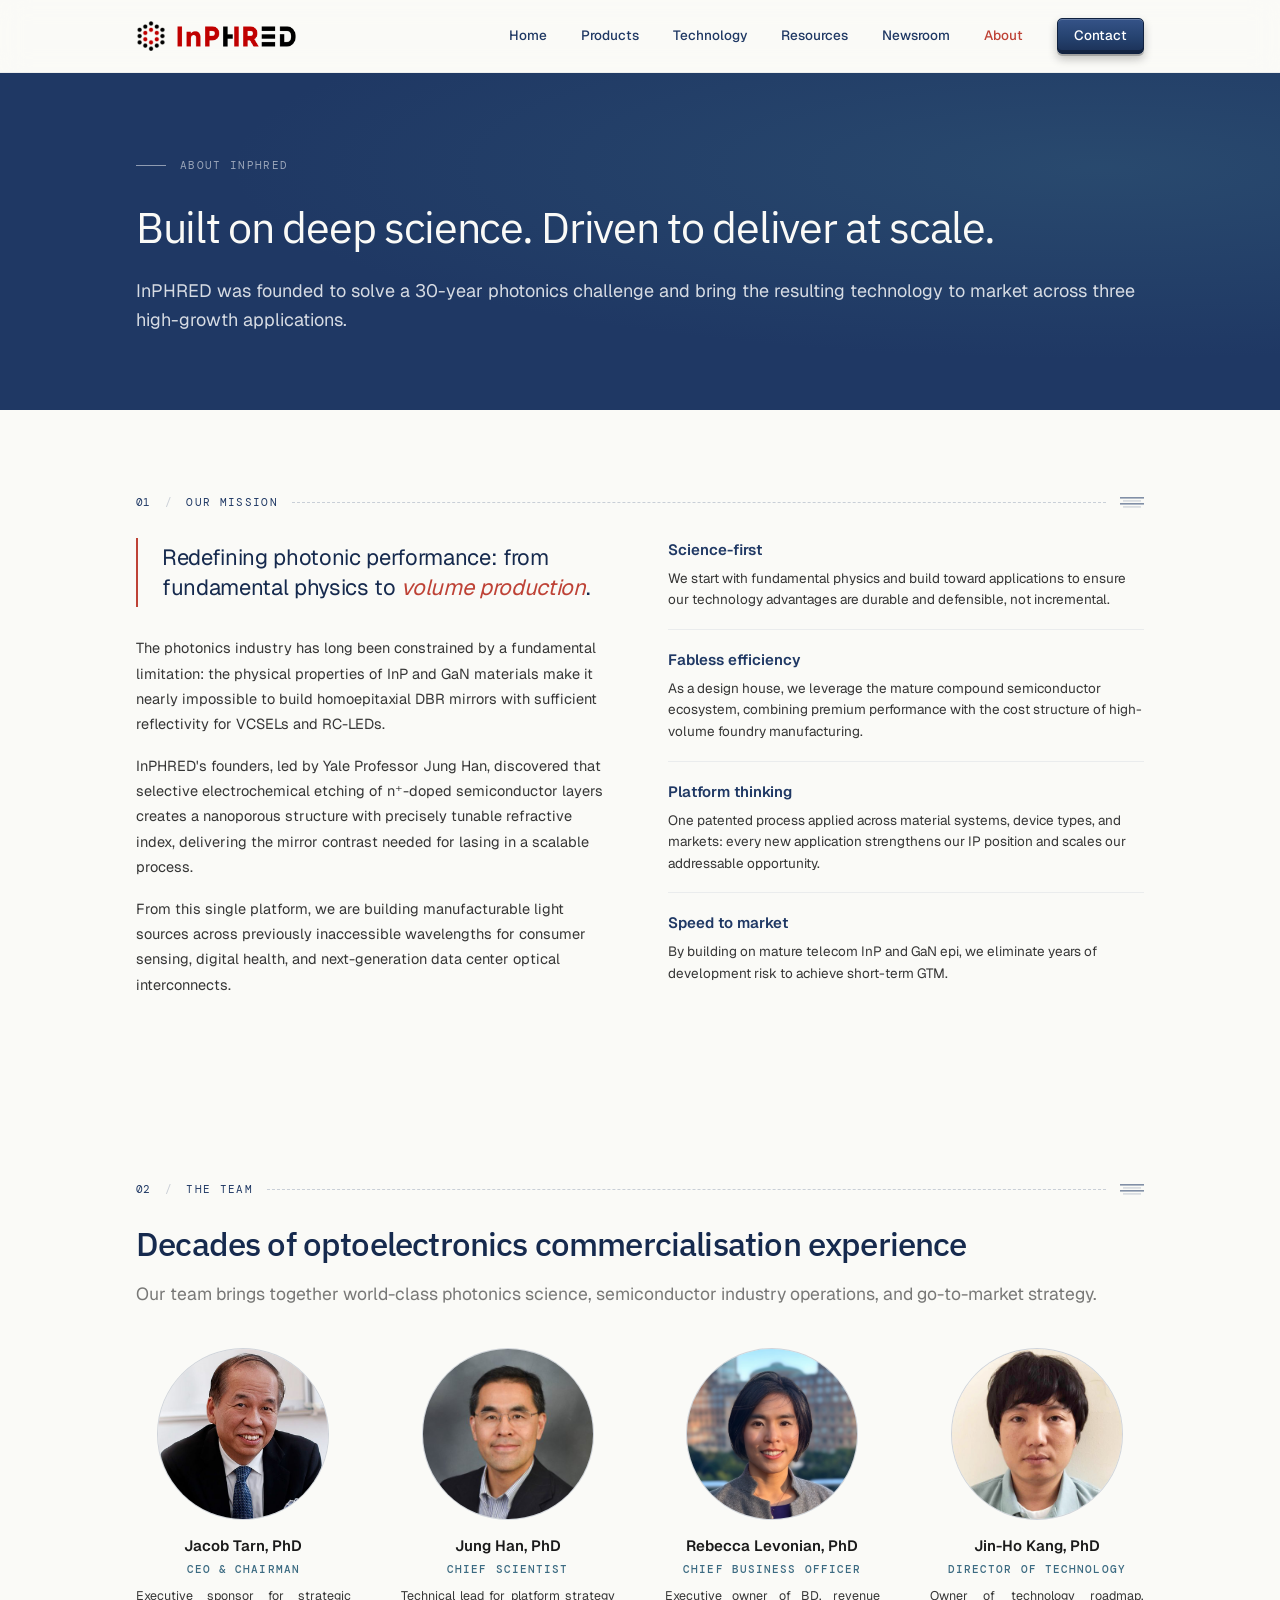
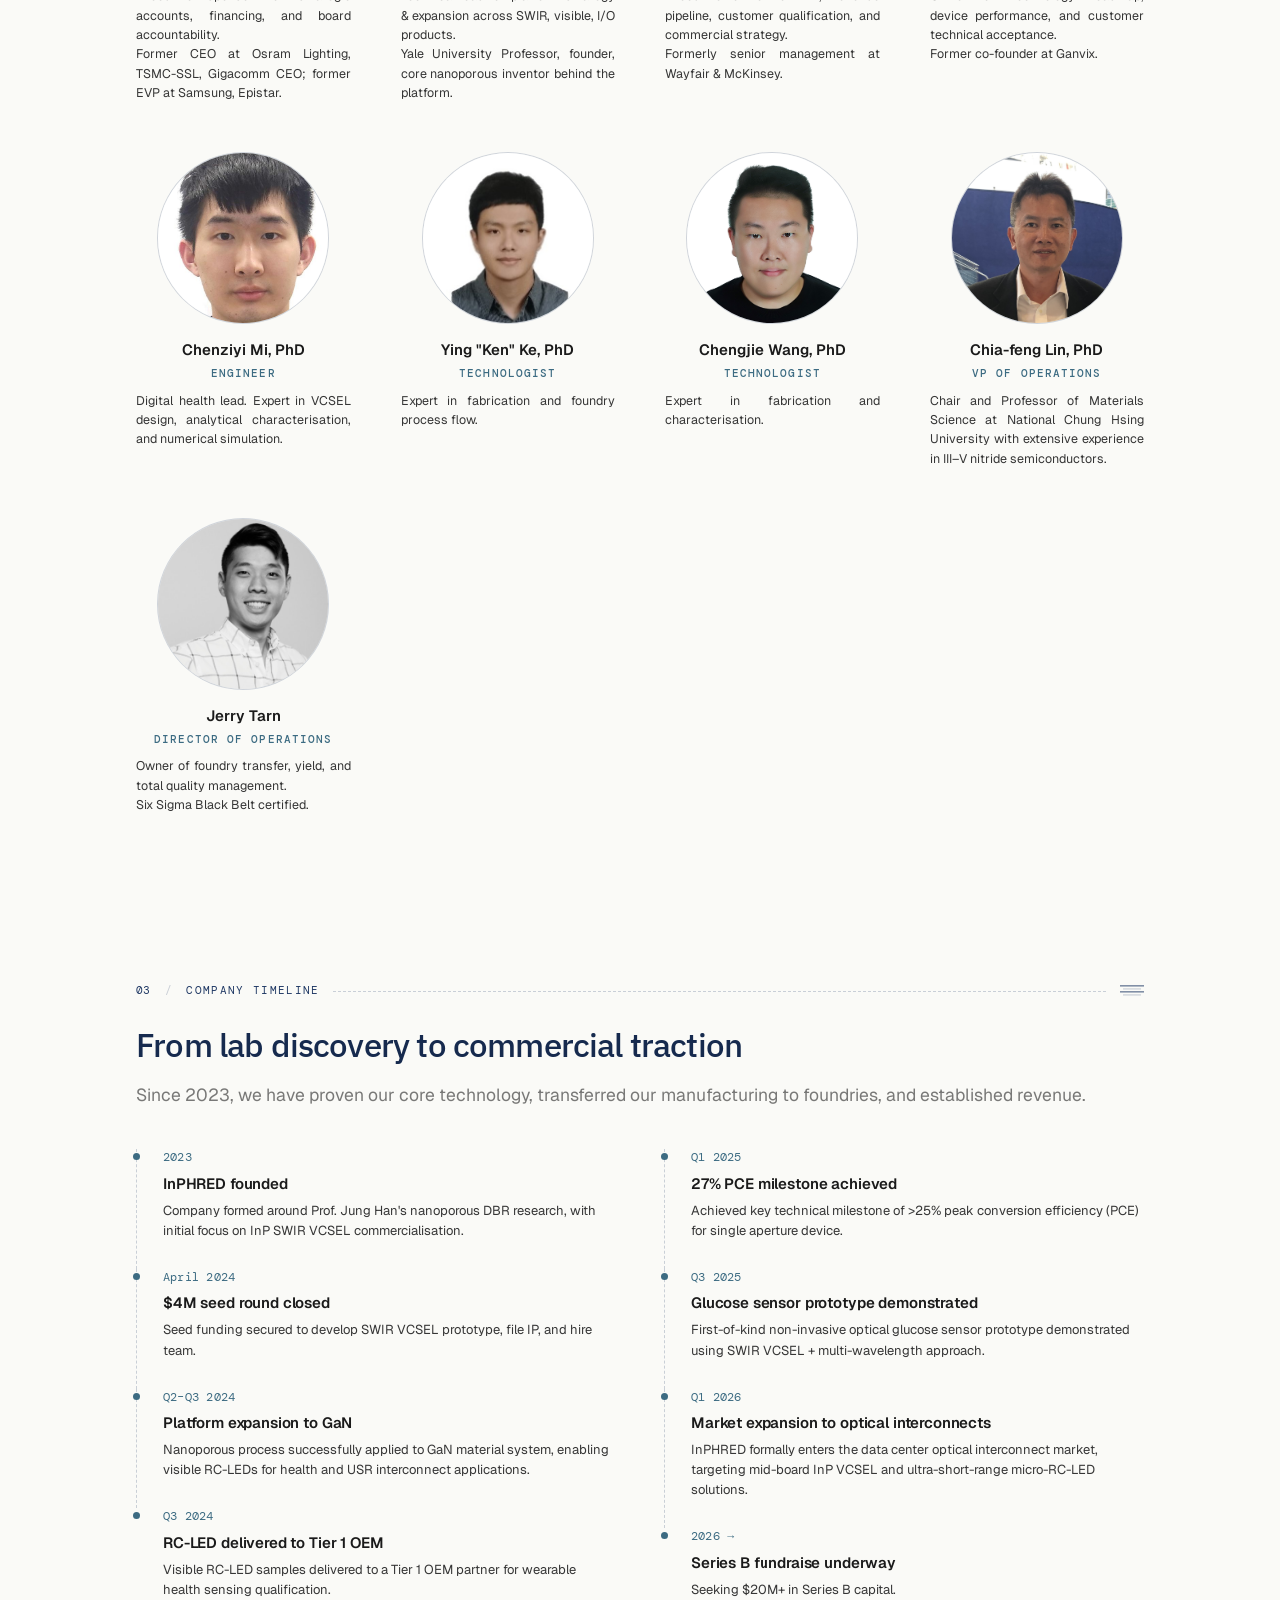
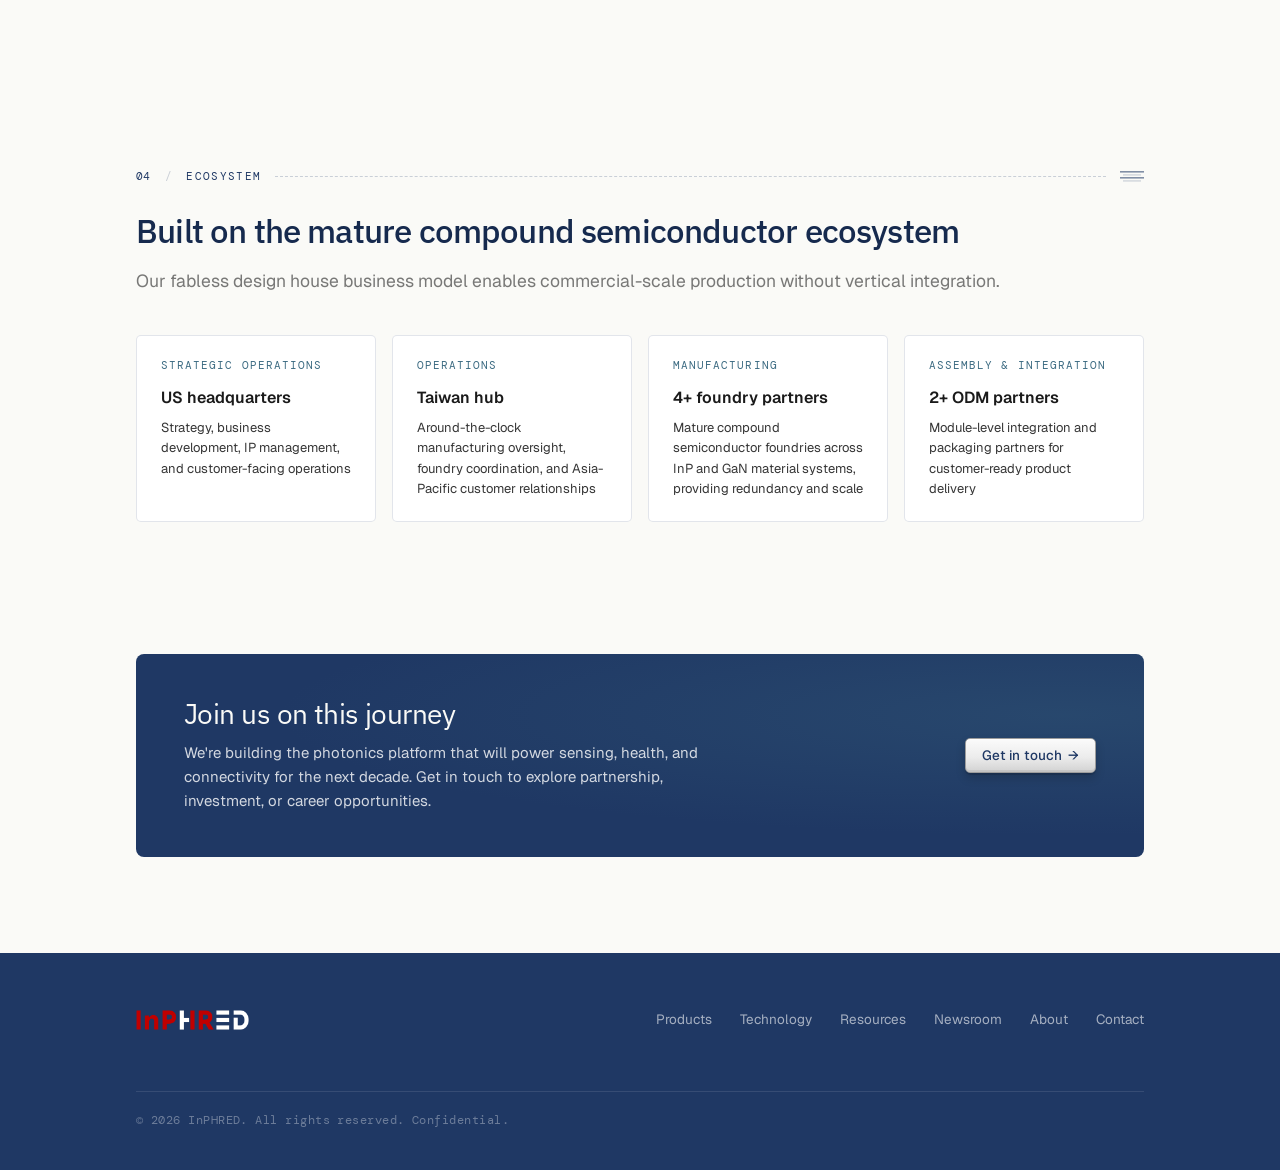
==== commit 0a1e0907: "Fixed inconsistencies" ====
--- a/about.html
+++ b/about.html
@@ -143,7 +143,7 @@
     <div class="timeline-grid">
       <div class="timeline">
         <div class="timeline-item"><div class="timeline-date">2023</div><div class="timeline-title">InPHRED founded</div><div class="timeline-desc">Company formed around Prof. Jung Han's nanoporous DBR research, with initial focus on InP SWIR VCSEL commercialisation.</div></div>
-        <div class="timeline-item"><div class="timeline-date">April 2024</div><div class="timeline-title">$4M Series A round closed</div><div class="timeline-desc">Series A secured to fund SWIR VCSEL prototype development, IP filing, and team formation.</div></div>
+        <div class="timeline-item"><div class="timeline-date">April 2024</div><div class="timeline-title">$4M seed round closed</div><div class="timeline-desc">Seed funding secured to develop SWIR VCSEL prototype, file IP, and hire team.</div></div>
         <div class="timeline-item"><div class="timeline-date">Q2–Q3 2024</div><div class="timeline-title">Platform expansion to GaN</div><div class="timeline-desc">Nanoporous process successfully applied to GaN material system, enabling visible RC-LEDs for health and USR interconnect applications.</div></div>
         <div class="timeline-item"><div class="timeline-date">Q3 2024</div><div class="timeline-title">RC-LED delivered to Tier 1 OEM</div><div class="timeline-desc">Visible RC-LED samples delivered to a Tier 1 OEM partner for wearable health sensing qualification.</div></div>
       </div>
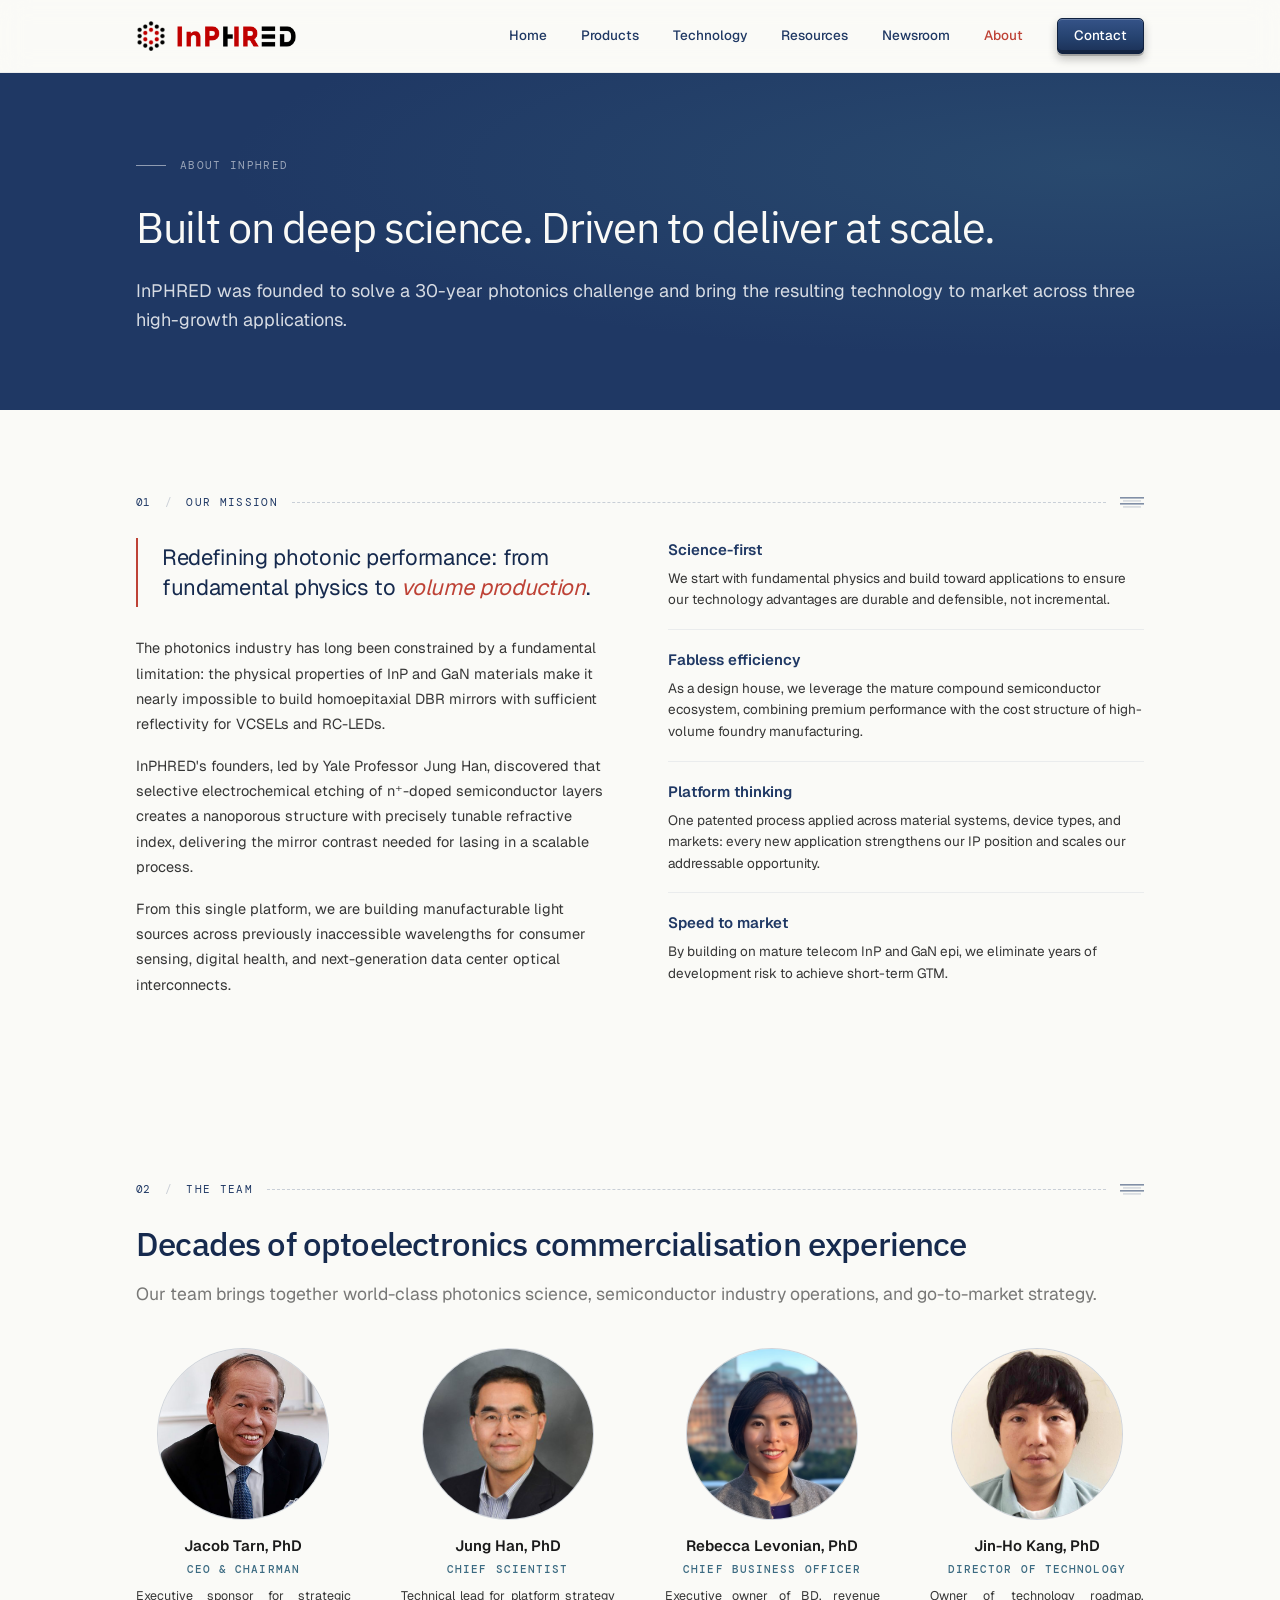
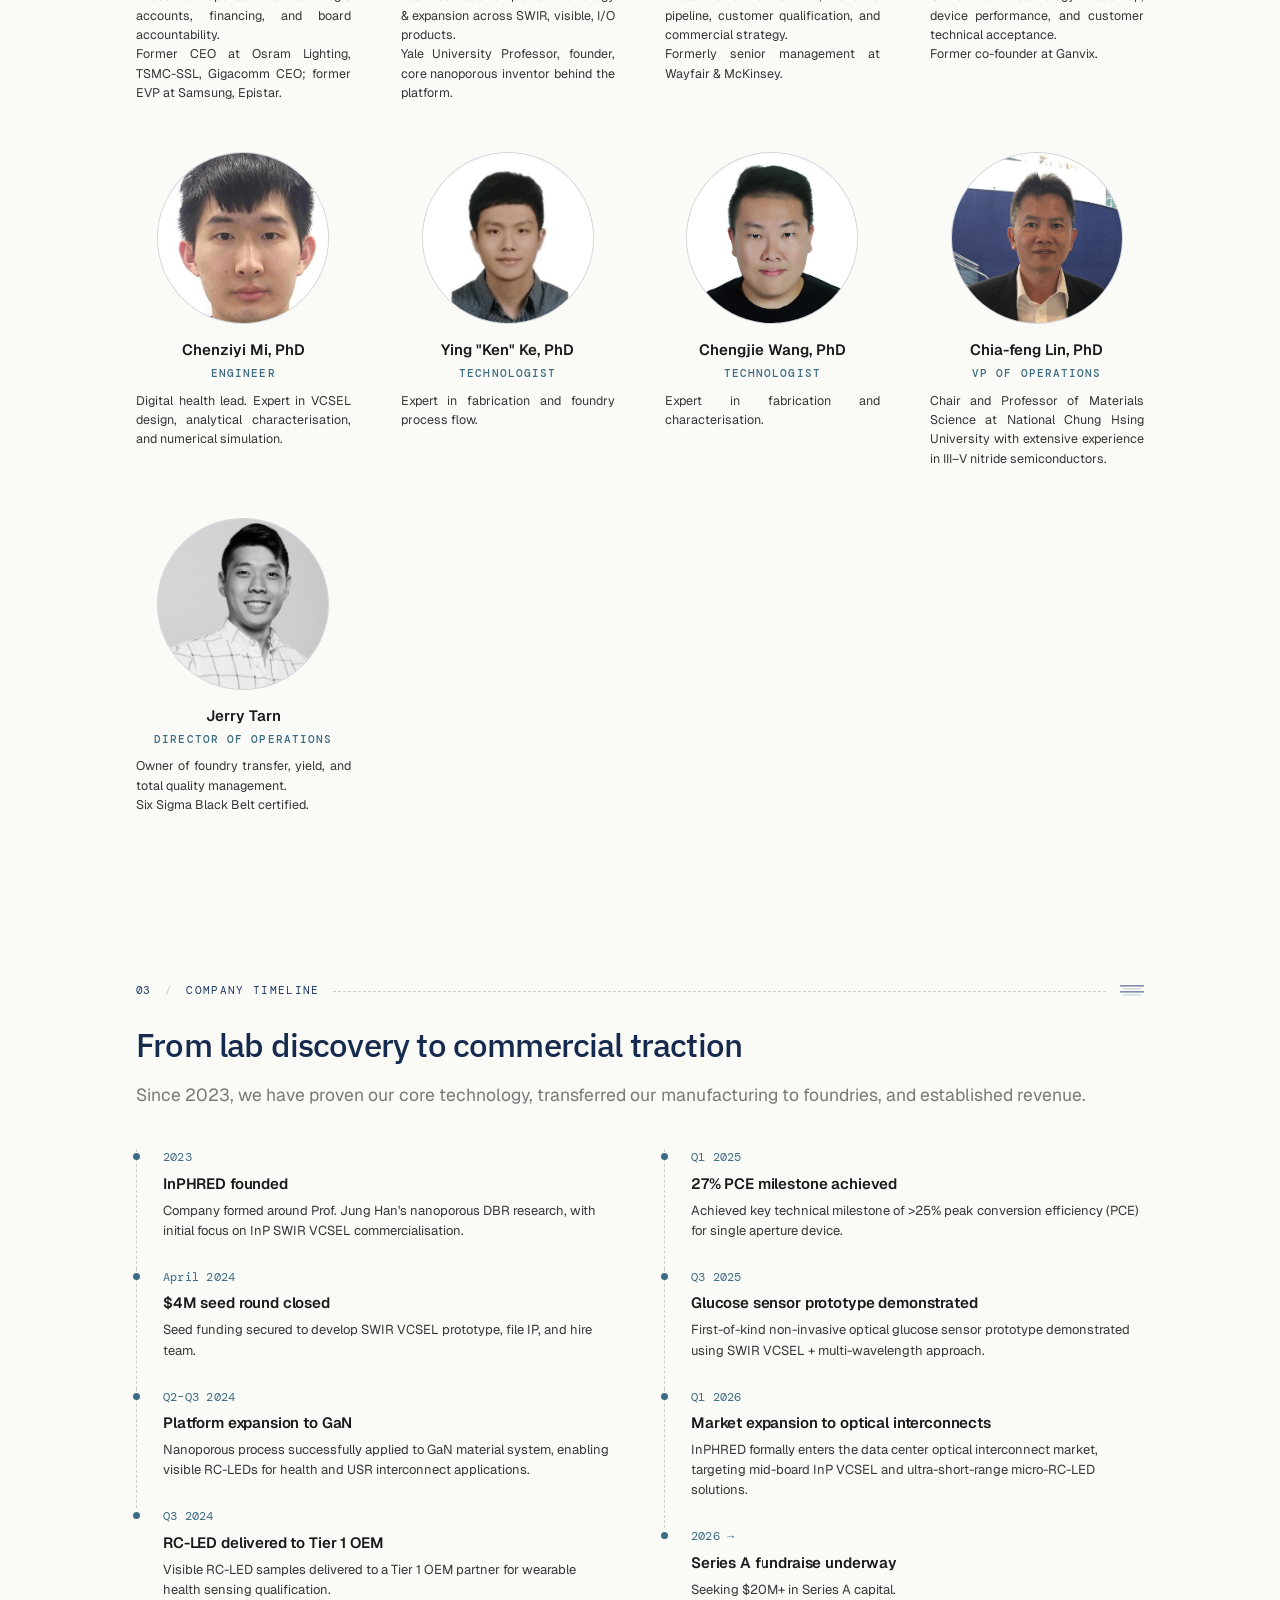
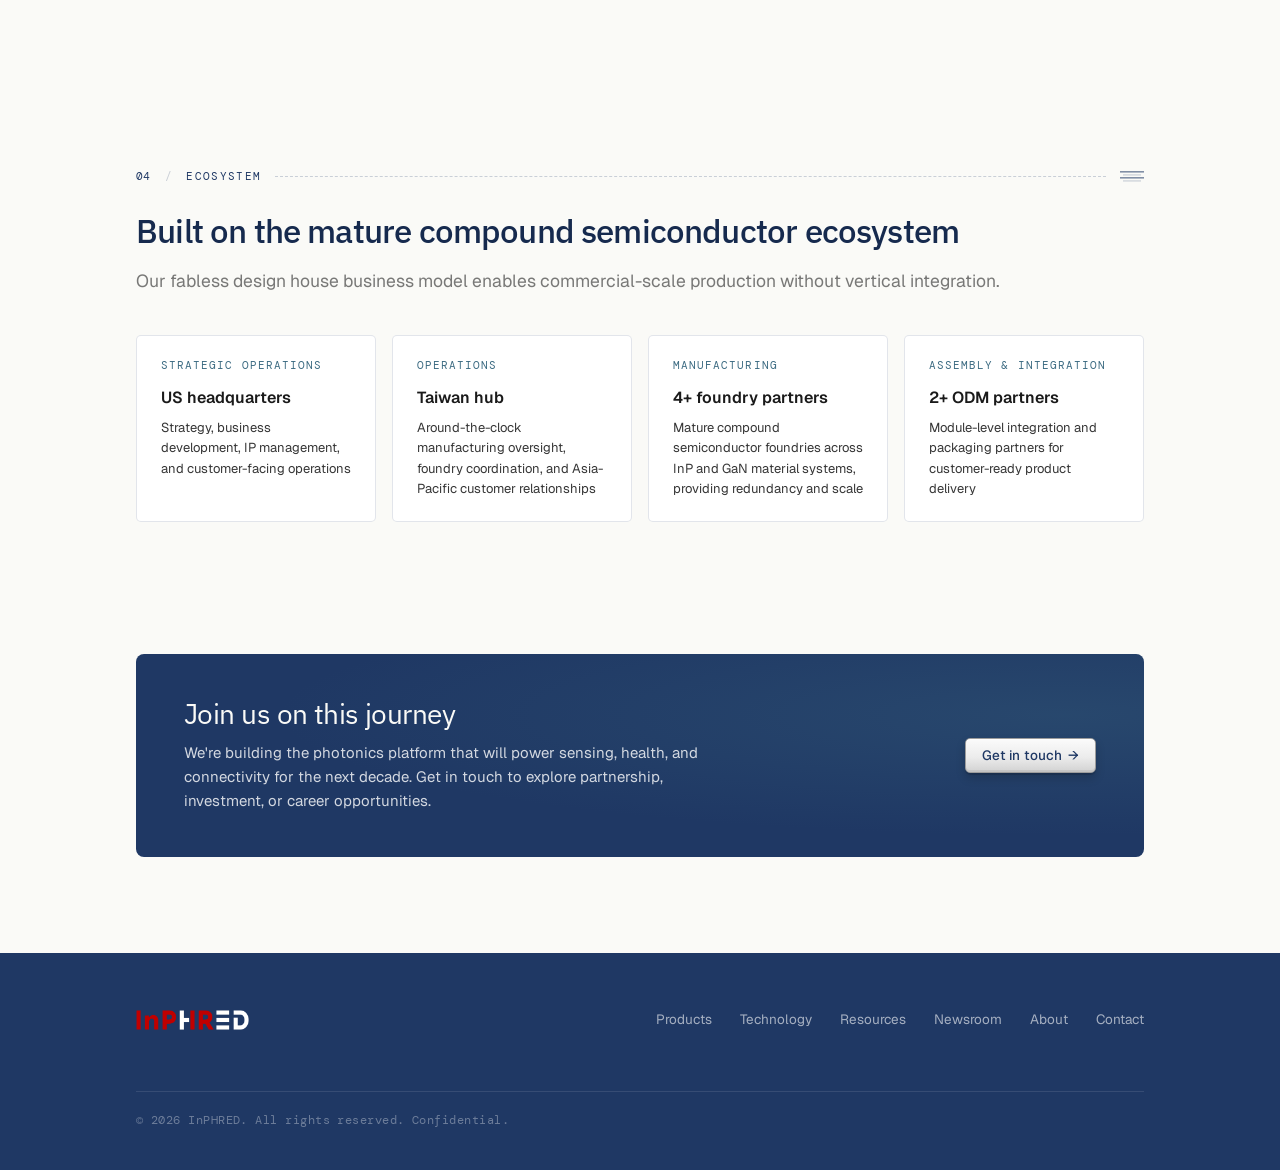
==== commit d08c97b7: "Update about.html" ====
--- a/about.html
+++ b/about.html
@@ -151,7 +151,7 @@
         <div class="timeline-item"><div class="timeline-date">Q1 2025</div><div class="timeline-title">27% PCE milestone achieved</div><div class="timeline-desc">Achieved key technical milestone of &gt;25% peak conversion efficiency (PCE) for single aperture device.</div></div>
         <div class="timeline-item"><div class="timeline-date">Q3 2025</div><div class="timeline-title">Glucose sensor prototype demonstrated</div><div class="timeline-desc">First-of-kind non-invasive optical glucose sensor prototype demonstrated using SWIR VCSEL + multi-wavelength approach.</div></div>
         <div class="timeline-item"><div class="timeline-date">Q1 2026</div><div class="timeline-title">Market expansion to optical interconnects</div><div class="timeline-desc">InPHRED formally enters the data center optical interconnect market, targeting mid-board InP VCSEL and ultra-short-range micro-RC-LED solutions.</div></div>
-        <div class="timeline-item"><div class="timeline-date">2026 →</div><div class="timeline-title">Series B fundraise underway</div><div class="timeline-desc">Seeking $20M+ in Series B capital.</div></div>
+        <div class="timeline-item"><div class="timeline-date">2026 →</div><div class="timeline-title">Series A fundraise underway</div><div class="timeline-desc">Seeking $20M+ in Series A capital.</div></div>
       </div>
     </div>
   </div>
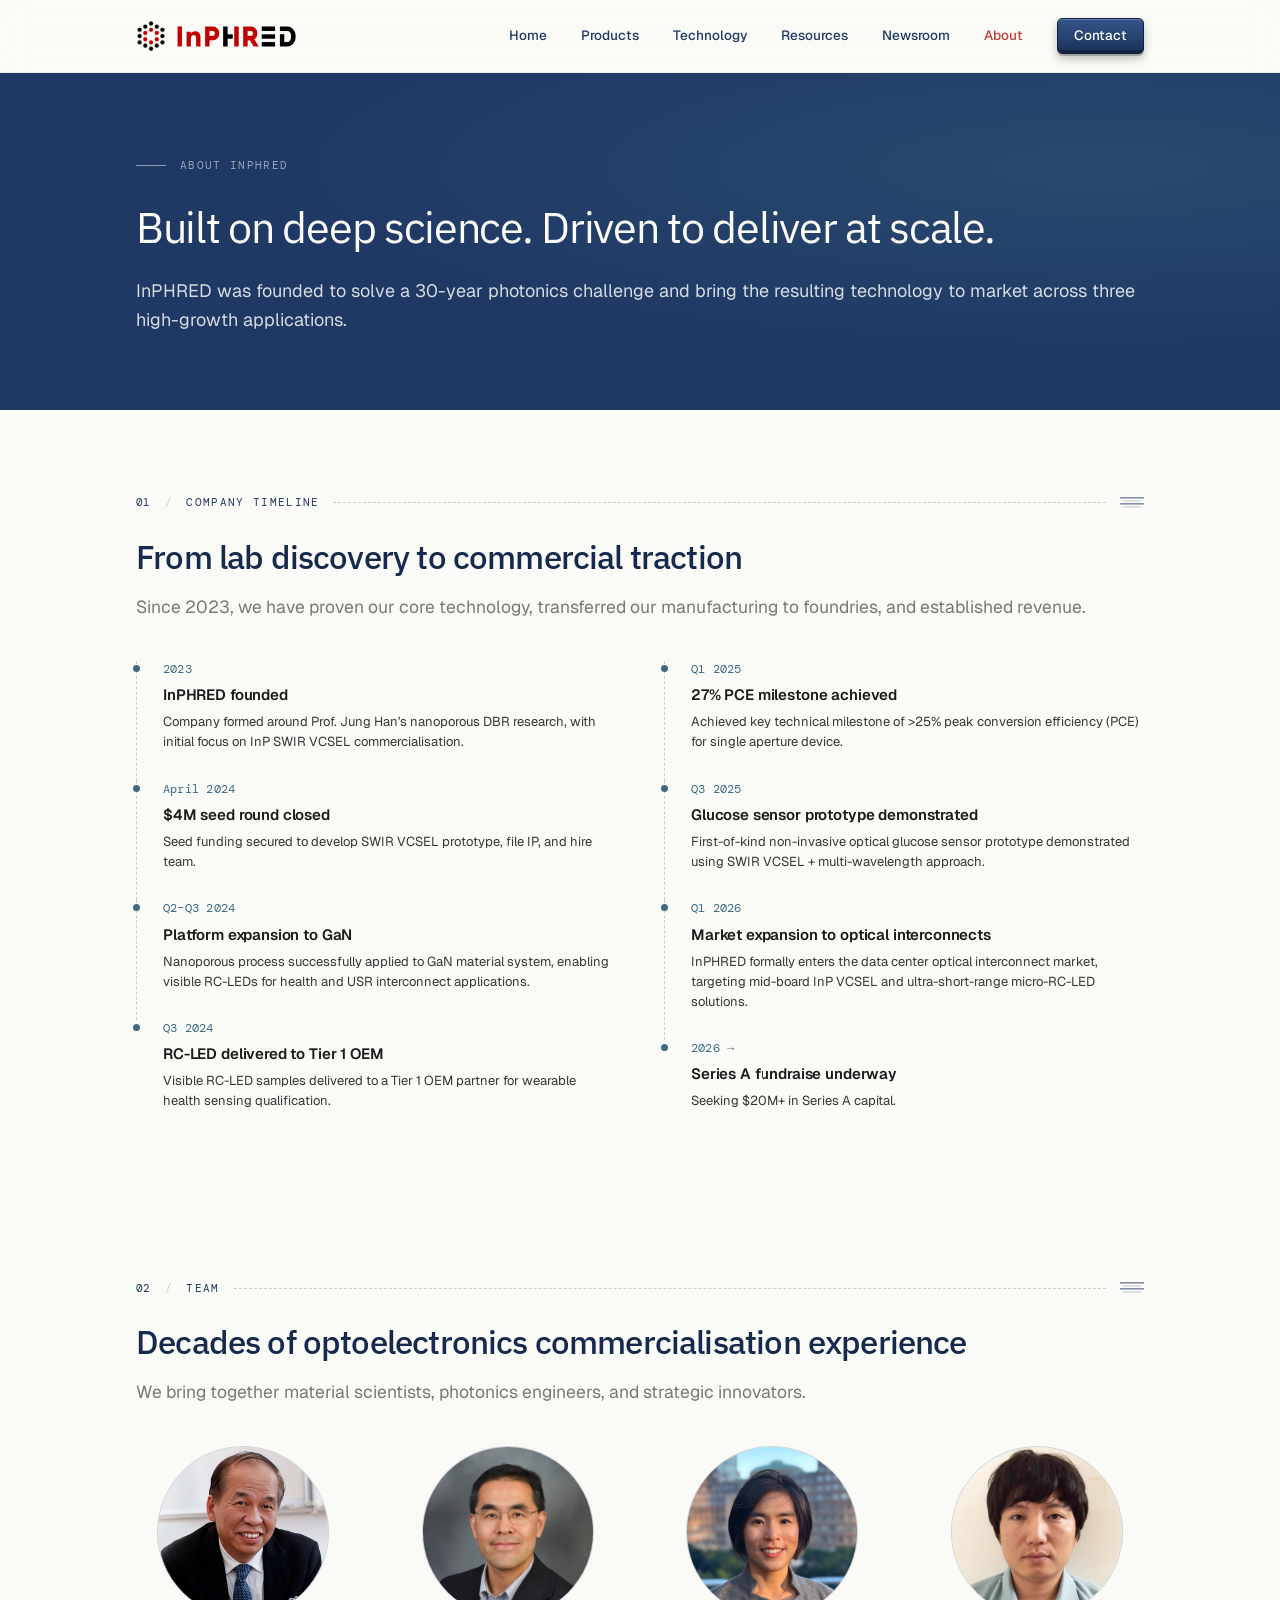
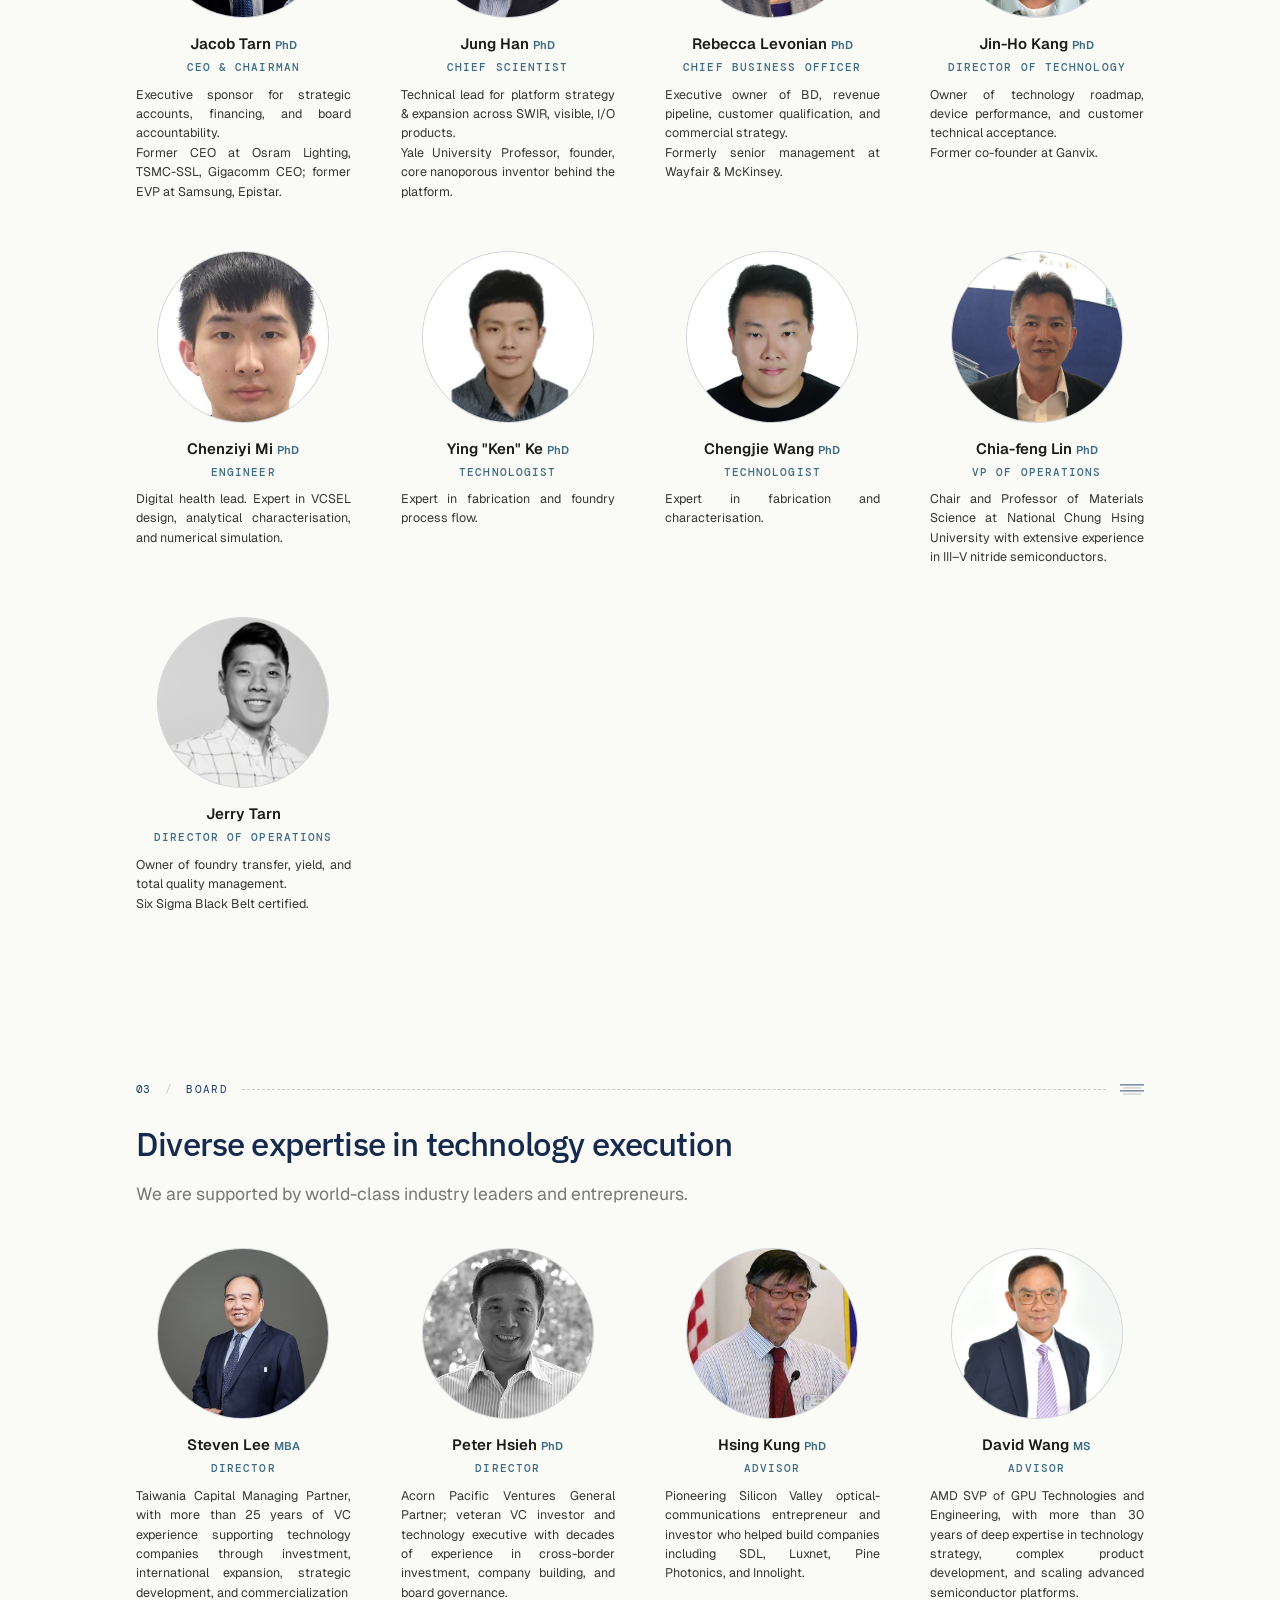
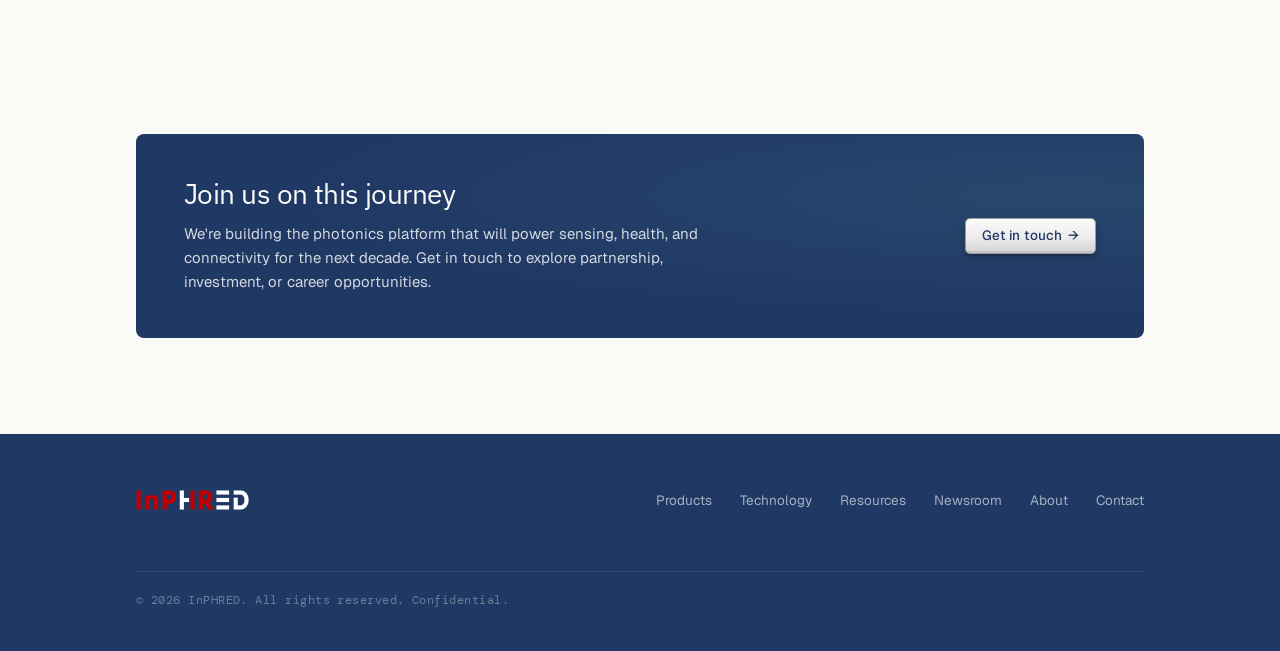
==== commit 1f2a20f3: "board added" ====
--- a/about.html
+++ b/about.html
@@ -45,98 +45,10 @@
   </div>
 </header>
 
-<!-- ── 01 · Mission ── -->
+<!-- ── 01 · Company timeline ── -->
 <section class="blk">
   <div class="wrap">
-    <div class="marker"><span class="num">01</span><span class="slash">/</span><span class="label">Our Mission</span><div class="rule"></div><svg class="stack"><use href="#ic-stack"/></svg></div>
-    <div class="mission-split">
-      <div>
-        <div class="callout--quote" style="margin-bottom:28px">Redefining photonic performance: from fundamental physics to <em>volume production</em>.</div>
-        <p>The photonics industry has long been constrained by a fundamental limitation: the physical properties of InP and GaN materials make it nearly impossible to build homoepitaxial DBR mirrors with sufficient reflectivity for VCSELs and RC-LEDs.</p>
-        <p>InPHRED's founders, led by Yale Professor Jung Han, discovered that selective electrochemical etching of n⁺-doped semiconductor layers creates a nanoporous structure with precisely tunable refractive index, delivering the mirror contrast needed for lasing in a scalable process.</p>
-        <p>From this single platform, we are building manufacturable light sources across previously inaccessible wavelengths for consumer sensing, digital health, and next-generation data center optical interconnects.</p>
-      </div>
-      <div>
-        <div class="values-item"><div class="values-label">Science-first</div><div class="values-text">We start with fundamental physics and build toward applications to ensure our technology advantages are durable and defensible, not incremental.</div></div>
-        <div class="values-item"><div class="values-label">Fabless efficiency</div><div class="values-text">As a design house, we leverage the mature compound semiconductor ecosystem, combining premium performance with the cost structure of high-volume foundry manufacturing.</div></div>
-        <div class="values-item"><div class="values-label">Platform thinking</div><div class="values-text">One patented process applied across material systems, device types, and markets: every new application strengthens our IP position and scales our addressable opportunity.</div></div>
-        <div class="values-item"><div class="values-label">Speed to market</div><div class="values-text">By building on mature telecom InP and GaN epi, we eliminate years of development risk to achieve short-term GTM.</div></div>
-      </div>
-    </div>
-  </div>
-</section>
-
-<!-- ── 02 · The Team ── -->
-<section class="blk">
-  <div class="wrap">
-    <div class="marker"><span class="num">02</span><span class="slash">/</span><span class="label">The Team</span><div class="rule"></div><svg class="stack"><use href="#ic-stack"/></svg></div>
-    <h2>Decades of optoelectronics commercialisation experience</h2>
-    <p class="standfirst">Our team brings together world-class photonics science, semiconductor industry operations, and go-to-market strategy.</p>
-
-    <div class="grid-team">
-      <div class="team-card-lg">
-        <a href="https://www.linkedin.com/in/jacob-tarn-93543472/"><div class="avatar"><span class="mono-initials">JT</span><img src="assets/team_jacobtarn.png" alt="Jacob Tarn" onerror="this.remove()"></a></div>
-        <div class="team-name">Jacob Tarn, PhD</div>
-        <div class="team-role">CEO &amp; Chairman</div>
-        <div class="team-prev">Executive sponsor for strategic accounts, financing, and board accountability.<p>Former CEO at Osram Lighting, TSMC-SSL, Gigacomm CEO; former EVP at Samsung, Epistar.</div>
-      </div>
-      <div class="team-card-lg">
-        <a href="https://engineering.yale.edu/research-and-faculty/faculty-directory/jung-han"><div class="avatar"><span class="mono-initials">JH</span><img src="assets/team_junghan.jpg" alt="Jung Han" onerror="this.remove()"></a></div>
-        <div class="team-name">Jung Han, PhD</div>
-        <div class="team-role">Chief Scientist</div>
-        <div class="team-prev">Technical lead for platform strategy & expansion across SWIR, visible, I/O products.<p>Yale University Professor, founder, core nanoporous inventor behind the platform.</div>
-      </div>
-      <div class="team-card-lg">
-        <a href="https://www.linkedin.com/in/rhlevonian/"><div class="avatar"><span class="mono-initials">RL</span><img src="assets/team_rebeccalevonian.png" alt="Rebecca Levonian" onerror="this.remove()"></a></div>
-        <div class="team-name">Rebecca Levonian, PhD</div>
-        <div class="team-role">Chief Business Officer</div>
-        <div class="team-prev">Executive owner of BD, revenue pipeline, customer qualification, and commercial strategy.<p>Formerly senior management at Wayfair &amp; McKinsey.</div>
-      </div>
-      <div class="team-card-lg">
-        <a href="https://www.linkedin.com/in/jin-ho-kang-14b408131/"><div class="avatar"><span class="mono-initials">JK</span><img src="assets/team_jinhokang.png" alt="Jin-Ho Kang" onerror="this.remove()"></a></div>
-        <div class="team-name">Jin-Ho Kang, PhD</div>
-        <div class="team-role">Director of Technology</div>
-        <div class="team-prev">Owner of technology roadmap, device performance, and customer technical acceptance.<p>Former co-founder at Ganvix.</div>
-      </div>
-
-      <div class="team-card-lg">
-        <a href="https://www.linkedin.com/in/chenziyi-mi-5321aa323/"><div class="avatar"><span class="mono-initials">CM</span><img src="assets/team_chenziyimi.jpg" alt="Chenziyi Mi" onerror="this.remove()"></a></div>
-        <div class="team-name">Chenziyi Mi, PhD</div>
-        <div class="team-role">Engineer</div>
-        <div class="team-prev">Digital health lead. Expert in VCSEL design, analytical characterisation, and numerical simulation.</div>
-      </div>
-      <div class="team-card-lg">
-        <a href="https://www.linkedin.com/in/ying-ke-aab35a280/"><div class="avatar"><span class="mono-initials">KK</span><img src="assets/team_kenke.jpg" alt="Ken Ke" onerror="this.remove()"></a></div>
-        <div class="team-name">Ying "Ken" Ke, PhD</div>
-        <div class="team-role">Technologist</div>
-        <div class="team-prev">Expert in fabrication and foundry process flow.</div>
-      </div>
-      <div class="team-card-lg">
-        <a href="https://www.linkedin.com/in/cheng-jie-wang-364137318/"><div class="avatar"><span class="mono-initials">CW</span><img src="assets/team_chengjiewang.jpg" alt="Chengjie Wang" onerror="this.remove()"></a></div>
-        <div class="team-name">Chengjie Wang, PhD</div>
-        <div class="team-role">Technologist</div>
-        <div class="team-prev">Expert in fabrication and characterisation.</div>
-      </div>
-      <div class="team-card-lg">
-        <a href="https://www.mse.nchu.edu.tw/en/members/teacher/Chia-Feng-Lin-59369491"><div class="avatar"><span class="mono-initials">CL</span><img src="assets/team_chiafenglin.jpg" alt="Chia-Feng Lin" onerror="this.remove()"></a></div>
-        <div class="team-name">Chia-feng Lin, PhD</div>
-        <div class="team-role">VP of Operations</div>
-        <div class="team-prev">Chair and Professor of Materials Science at National Chung Hsing University with extensive experience in III–V nitride semiconductors.</div>
-      </div>
-      <div class="team-card-lg">
-        <a href="https://www.linkedin.com/in/jerrytarn223/"><div class="avatar"><span class="mono-initials">JT</span><img src="assets/team_jerrytarn.jpeg" alt="Jerry Tarn" onerror="this.remove()"></a></div>
-        <div class="team-name">Jerry Tarn</div>
-        <div class="team-role">Director of Operations</div>
-        <div class="team-prev">Owner of foundry transfer, yield, and total quality management.<p>Six Sigma Black Belt certified.</div>
-      </div>
-    </div>
-  </div>
-</section>
-
-<!-- ── 03 · Company timeline ── -->
-<section class="blk">
-  <div class="wrap">
-    <div class="marker"><span class="num">03</span><span class="slash">/</span><span class="label">Company Timeline</span><div class="rule"></div><svg class="stack"><use href="#ic-stack"/></svg></div>
+    <div class="marker"><span class="num">01</span><span class="slash">/</span><span class="label">Company Timeline</span><div class="rule"></div><svg class="stack"><use href="#ic-stack"/></svg></div>
     <h2>From lab discovery to commercial traction</h2>
     <p class="standfirst">Since 2023, we have proven our core technology, transferred our manufacturing to foundries, and established revenue.</p>
 
@@ -157,20 +69,111 @@
   </div>
 </section>
 
-<!-- ── 04 · Ecosystem ── -->
+<!-- ── 02 · The Team ── -->
 <section class="blk">
   <div class="wrap">
-    <div class="marker"><span class="num">04</span><span class="slash">/</span><span class="label">Ecosystem</span><div class="rule"></div><svg class="stack"><use href="#ic-stack"/></svg></div>
-    <h2>Built on the mature compound semiconductor ecosystem</h2>
-    <p class="standfirst">Our fabless design house business model enables commercial-scale production without vertical integration.</p>
-    <div class="grid-4">
-      <div class="partner-card"><div class="partner-type">Strategic Operations</div><div class="partner-name">US headquarters</div><div class="partner-detail">Strategy, business development, IP management, and customer-facing operations</div></div>
-      <div class="partner-card"><div class="partner-type">Operations</div><div class="partner-name">Taiwan hub</div><div class="partner-detail">Around-the-clock manufacturing oversight, foundry coordination, and Asia-Pacific customer relationships</div></div>
-      <div class="partner-card"><div class="partner-type">Manufacturing</div><div class="partner-name">4+ foundry partners</div><div class="partner-detail">Mature compound semiconductor foundries across InP and GaN material systems, providing redundancy and scale</div></div>
-      <div class="partner-card"><div class="partner-type">Assembly &amp; Integration</div><div class="partner-name">2+ ODM partners</div><div class="partner-detail">Module-level integration and packaging partners for customer-ready product delivery</div></div>
-    </div>
-  </div>
-</section>
+    <div class="marker"><span class="num">02</span><span class="slash">/</span><span class="label">Team</span><div class="rule"></div><svg class="stack"><use href="#ic-stack"/></svg></div>
+    <h2>Decades of optoelectronics commercialisation experience</h2>
+    <p class="standfirst">We bring together material scientists, photonics engineers, and strategic innovators.</p>
+
+    <div class="grid-team">
+      <div class="team-card-lg">
+        <a href="https://www.linkedin.com/in/jacob-tarn-93543472/"><div class="avatar"><span class="mono-initials">JT</span><img src="assets/team_jacobtarn.png" alt="Jacob Tarn" onerror="this.remove()"></a></div>
+        <div class="team-name">Jacob Tarn <span style="font-size:75%; color:var(--blue)">PhD</p></div>
+        <div class="team-role">CEO &amp; Chairman</div>
+        <div class="team-prev">Executive sponsor for strategic accounts, financing, and board accountability.<p>Former CEO at Osram Lighting, TSMC-SSL, Gigacomm CEO; former EVP at Samsung, Epistar.</div>
+      </div>
+      <div class="team-card-lg">
+        <a href="https://engineering.yale.edu/research-and-faculty/faculty-directory/jung-han"><div class="avatar"><span class="mono-initials">JH</span><img src="assets/team_junghan.jpg" alt="Jung Han" onerror="this.remove()"></a></div>
+        <div class="team-name">Jung Han <span style="font-size:75%; color:var(--blue)">PhD</p></div>
+        <div class="team-role">Chief Scientist</div>
+        <div class="team-prev">Technical lead for platform strategy & expansion across SWIR, visible, I/O products.<p>Yale University Professor, founder, core nanoporous inventor behind the platform.</div>
+      </div>
+      <div class="team-card-lg">
+        <a href="https://www.linkedin.com/in/rhlevonian/"><div class="avatar"><span class="mono-initials">RL</span><img src="assets/team_rebeccalevonian.png" alt="Rebecca Levonian" onerror="this.remove()"></a></div>
+        <div class="team-name">Rebecca Levonian <span style="font-size:75%; color:var(--blue)">PhD</p></div>
+        <div class="team-role">Chief Business Officer</div>
+        <div class="team-prev">Executive owner of BD, revenue pipeline, customer qualification, and commercial strategy.<p>Formerly senior management at Wayfair &amp; McKinsey.</div>
+      </div>
+      <div class="team-card-lg">
+        <a href="https://www.linkedin.com/in/jin-ho-kang-14b408131/"><div class="avatar"><span class="mono-initials">JK</span><img src="assets/team_jinhokang.png" alt="Jin-Ho Kang" onerror="this.remove()"></a></div>
+        <div class="team-name">Jin-Ho Kang <span style="font-size:75%; color:var(--blue)">PhD</p></div>
+        <div class="team-role">Director of Technology</div>
+        <div class="team-prev">Owner of technology roadmap, device performance, and customer technical acceptance.<p>Former co-founder at Ganvix.</div>
+      </div>
+
+      <div class="team-card-lg">
+        <a href="https://www.linkedin.com/in/chenziyi-mi-5321aa323/"><div class="avatar"><span class="mono-initials">CM</span><img src="assets/team_chenziyimi.jpg" alt="Chenziyi Mi" onerror="this.remove()"></a></div>
+        <div class="team-name">Chenziyi Mi <span style="font-size:75%; color:var(--blue)">PhD</p></div>
+        <div class="team-role">Engineer</div>
+        <div class="team-prev">Digital health lead. Expert in VCSEL design, analytical characterisation, and numerical simulation.</div>
+      </div>
+      <div class="team-card-lg">
+        <a href="https://www.linkedin.com/in/ying-ke-aab35a280/"><div class="avatar"><span class="mono-initials">KK</span><img src="assets/team_kenke.jpg" alt="Ken Ke" onerror="this.remove()"></a></div>
+        <div class="team-name">Ying "Ken" Ke <span style="font-size:75%; color:var(--blue)">PhD</p></div>
+        <div class="team-role">Technologist</div>
+        <div class="team-prev">Expert in fabrication and foundry process flow.</div>
+      </div>
+      <div class="team-card-lg">
+        <a href="https://www.linkedin.com/in/cheng-jie-wang-364137318/"><div class="avatar"><span class="mono-initials">CW</span><img src="assets/team_chengjiewang.jpg" alt="Chengjie Wang" onerror="this.remove()"></a></div>
+        <div class="team-name">Chengjie Wang <span style="font-size:75%; color:var(--blue)">PhD</p></div>
+        <div class="team-role">Technologist</div>
+        <div class="team-prev">Expert in fabrication and characterisation.</div>
+      </div>
+      <div class="team-card-lg">
+        <a href="https://www.mse.nchu.edu.tw/en/members/teacher/Chia-Feng-Lin-59369491"><div class="avatar"><span class="mono-initials">CL</span><img src="assets/team_chiafenglin.jpg" alt="Chia-Feng Lin" onerror="this.remove()"></a></div>
+        <div class="team-name">Chia-feng Lin <span style="font-size:75%; color:var(--blue)">PhD</p></div>
+        <div class="team-role">VP of Operations</div>
+        <div class="team-prev">Chair and Professor of Materials Science at National Chung Hsing University with extensive experience in III–V nitride semiconductors.</div>
+      </div>
+      <div class="team-card-lg">
+        <a href="https://www.linkedin.com/in/jerrytarn223/"><div class="avatar"><span class="mono-initials">JT</span><img src="assets/team_jerrytarn.jpeg" alt="Jerry Tarn" onerror="this.remove()"></a></div>
+        <div class="team-name">Jerry Tarn</div>
+        <div class="team-role">Director of Operations</div>
+        <div class="team-prev">Owner of foundry transfer, yield, and total quality management.<p>Six Sigma Black Belt certified.</div>
+      </div>
+    </div>
+  </div>
+</section>
+
+
+<!-- ── 03 · Board ── -->
+<section class="blk">
+  <div class="wrap">
+    <div class="marker"><span class="num">03</span><span class="slash">/</span><span class="label">Board</span><div class="rule"></div><svg class="stack"><use href="#ic-stack"/></svg></div>
+    <h2>Diverse expertise in technology execution</h2>
+    <p class="standfirst">We are supported by world-class industry leaders and entrepreneurs.</p>
+
+    <div class="grid-team">
+      <div class="team-card-lg">
+        <a href="https://www.linkedin.com/in/steven-lee-657029203/"><div class="avatar"><span class="mono-initials">PH</span><img src="assets/team_stevenlee.png" alt="Steven Lee" onerror="this.remove()"></a></div>
+        <div class="team-name">Steven Lee <span style="font-size:75%; color:var(--blue)">MBA</p></div>
+        <div class="team-role">Director</div>
+        <div class="team-prev">Taiwania Capital Managing Partner, with more than 25 years of VC experience supporting technology companies through investment, international expansion, strategic development, and commercialization</div>
+      </div>
+      <div class="team-card-lg">
+        <a href="https://www.linkedin.com/in/peter-hsieh-9165a/"><div class="avatar"><span class="mono-initials">SL</span><img src="assets/team_peterhsieh.png" alt="Peter Hsieh" onerror="this.remove()"></a></div>
+        <div class="team-name">Peter Hsieh <span style="font-size:75%; color:var(--blue)">PhD</p></div>
+        <div class="team-role">Director</div>
+        <div class="team-prev">Acorn Pacific Ventures General Partner; veteran VC investor and technology executive with decades of experience in cross-border investment, company building, and board governance.</div>
+      </div>
+      <div class="team-card-lg">
+        <a href="http://www.dingdingtv.com/?p=62577"><div class="avatar"><span class="mono-initials">HK</span><img src="assets/team_hsingkung.png" alt="Hsing Kung" onerror="this.remove()"></a></div>
+        <div class="team-name">Hsing Kung <span style="font-size:75%; color:var(--blue)">PhD</p></div>
+        <div class="team-role">Advisor</div>
+        <div class="team-prev">Pioneering Silicon Valley optical-communications entrepreneur and investor who helped build companies including SDL, Luxnet, Pine Photonics, and Innolight.</div>
+      </div>
+      <div class="team-card-lg">
+        <a href="https://www.linkedin.com/in/davidcwang/"><div class="avatar"><span class="mono-initials">DW</span><img src="assets/team_davidwang.png" alt="David Wang" onerror="this.remove()"></a></div>
+        <div class="team-name">David Wang <span style="font-size:75%; color:var(--blue)">MS</p></div>
+        <div class="team-role">Advisor</div>
+        <div class="team-prev">AMD SVP of GPU Technologies and Engineering, with more than 30 years of deep expertise in technology strategy, complex product development, and scaling advanced semiconductor platforms.</div>
+      </div>
+      
+    </div>
+  </div>
+</section>
+
 
 <!-- ── Closing CTA ── -->
 <section class="cta-sec">
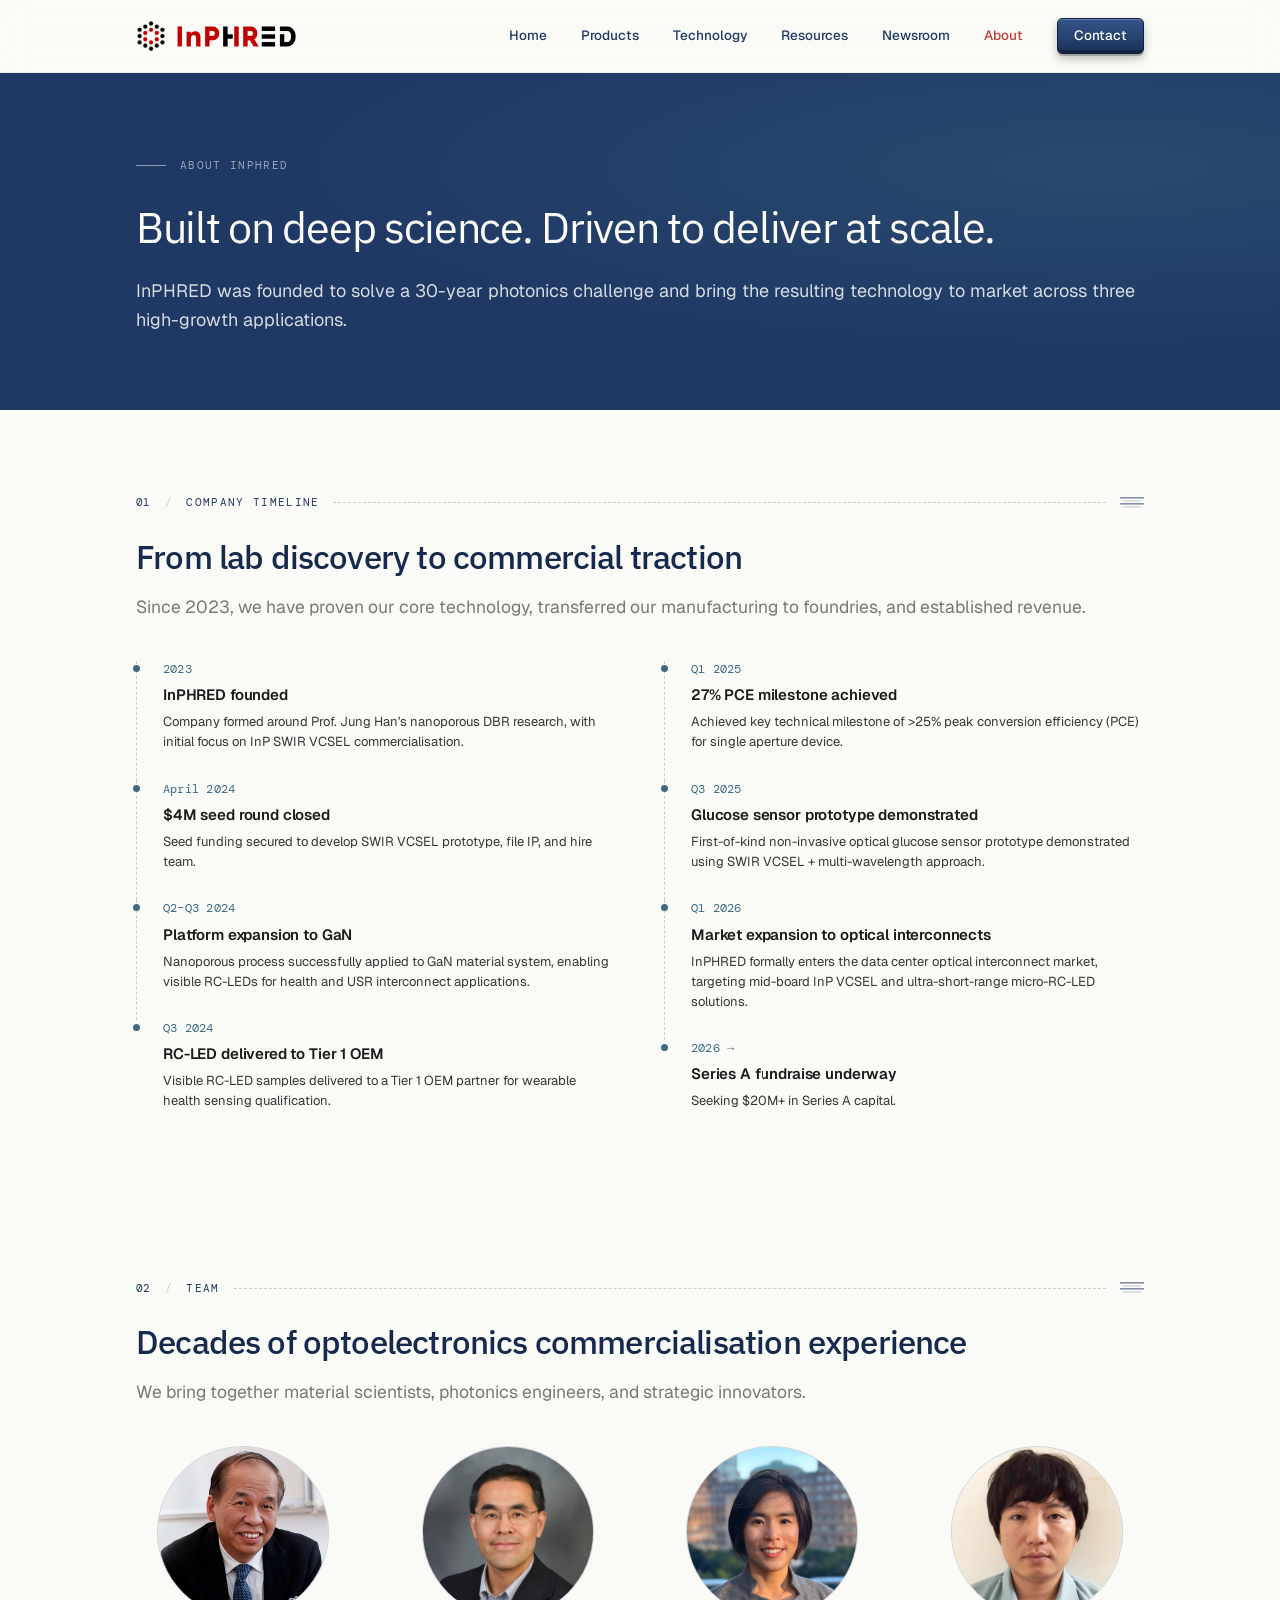
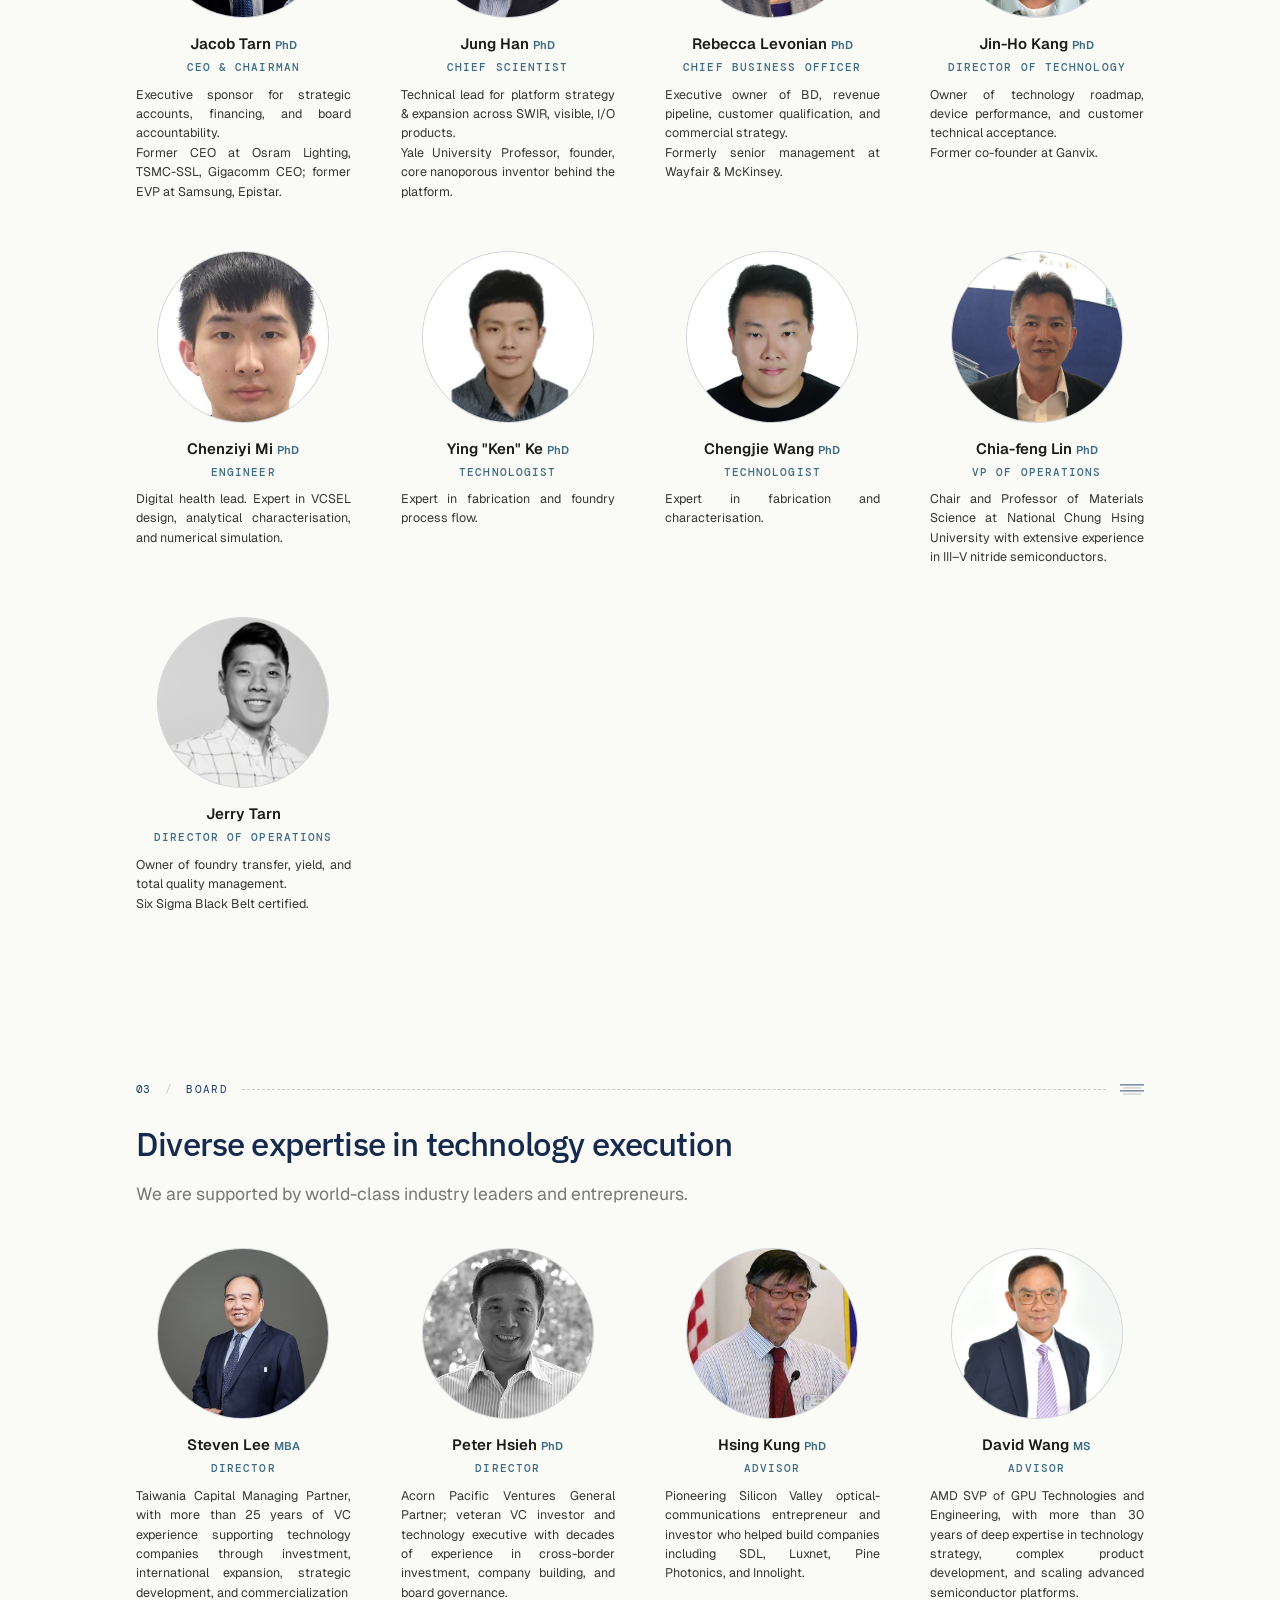
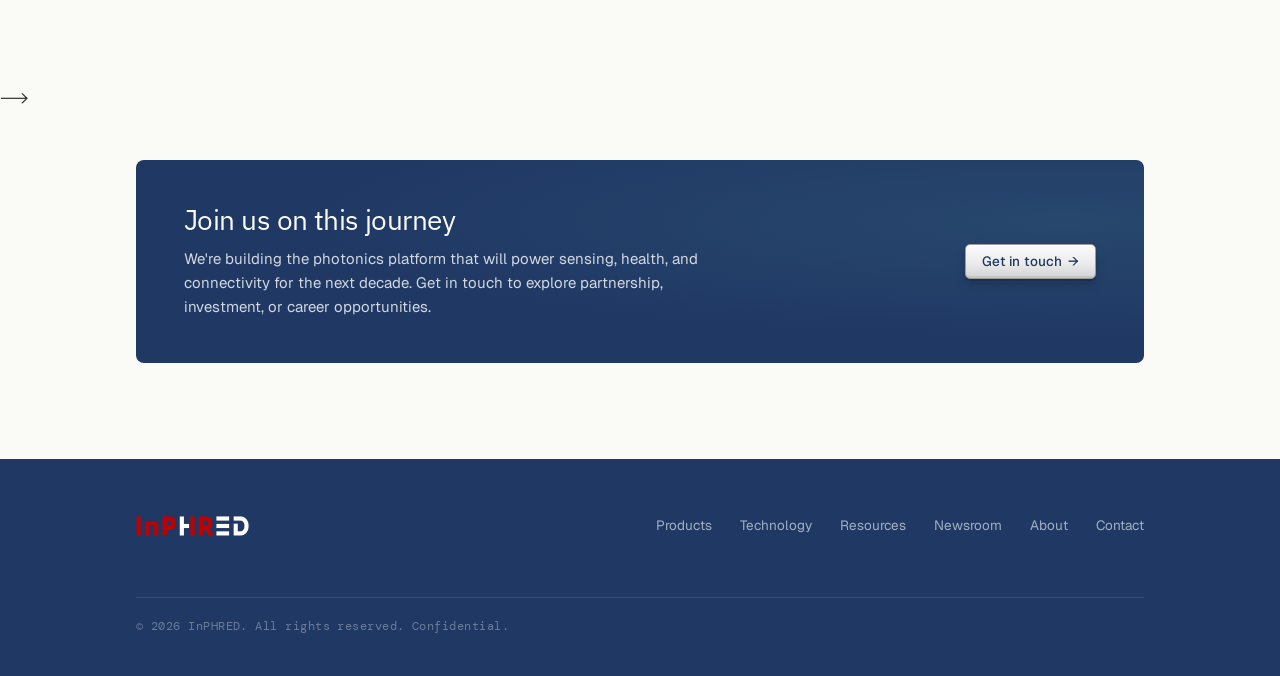
==== commit 44faf83a: "board removed" ====
--- a/about.html
+++ b/about.html
@@ -172,7 +172,7 @@
       
     </div>
   </div>
-</section>
+</section> -->
 
 
 <!-- ── Closing CTA ── -->
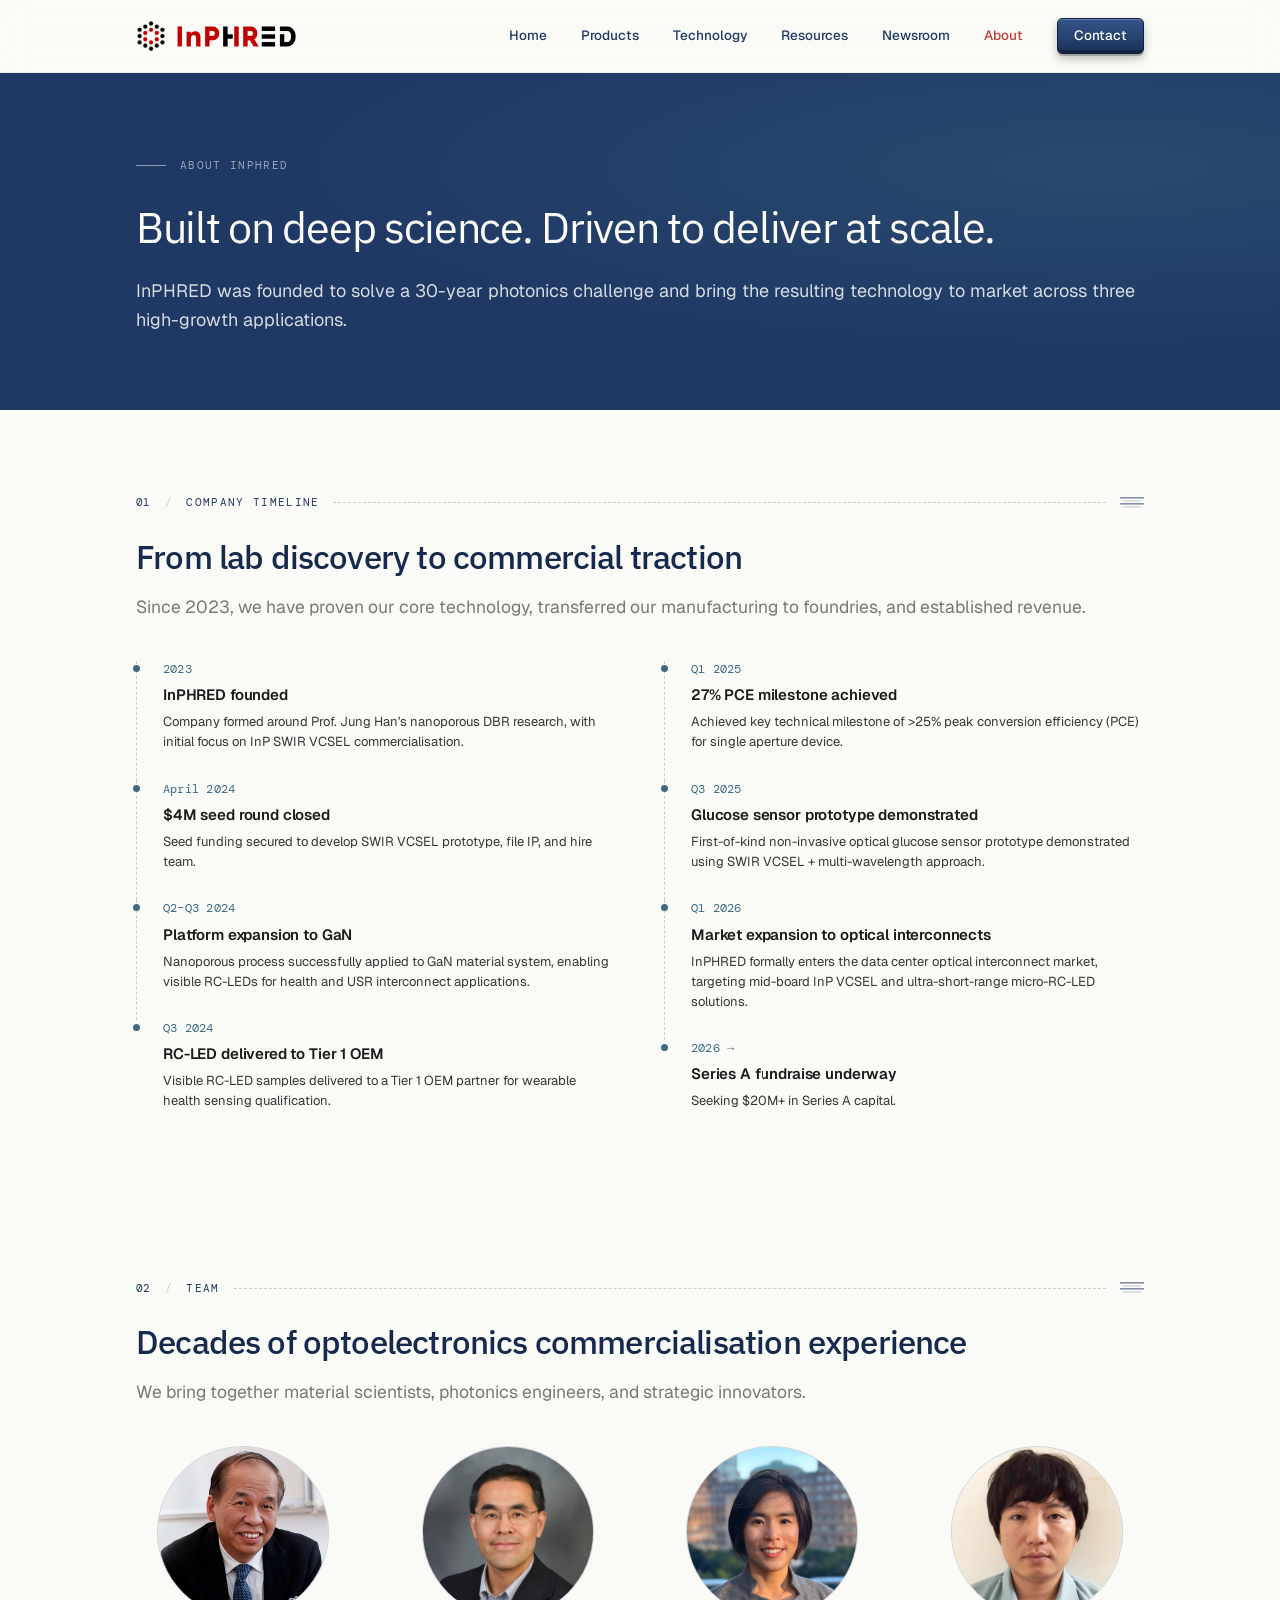
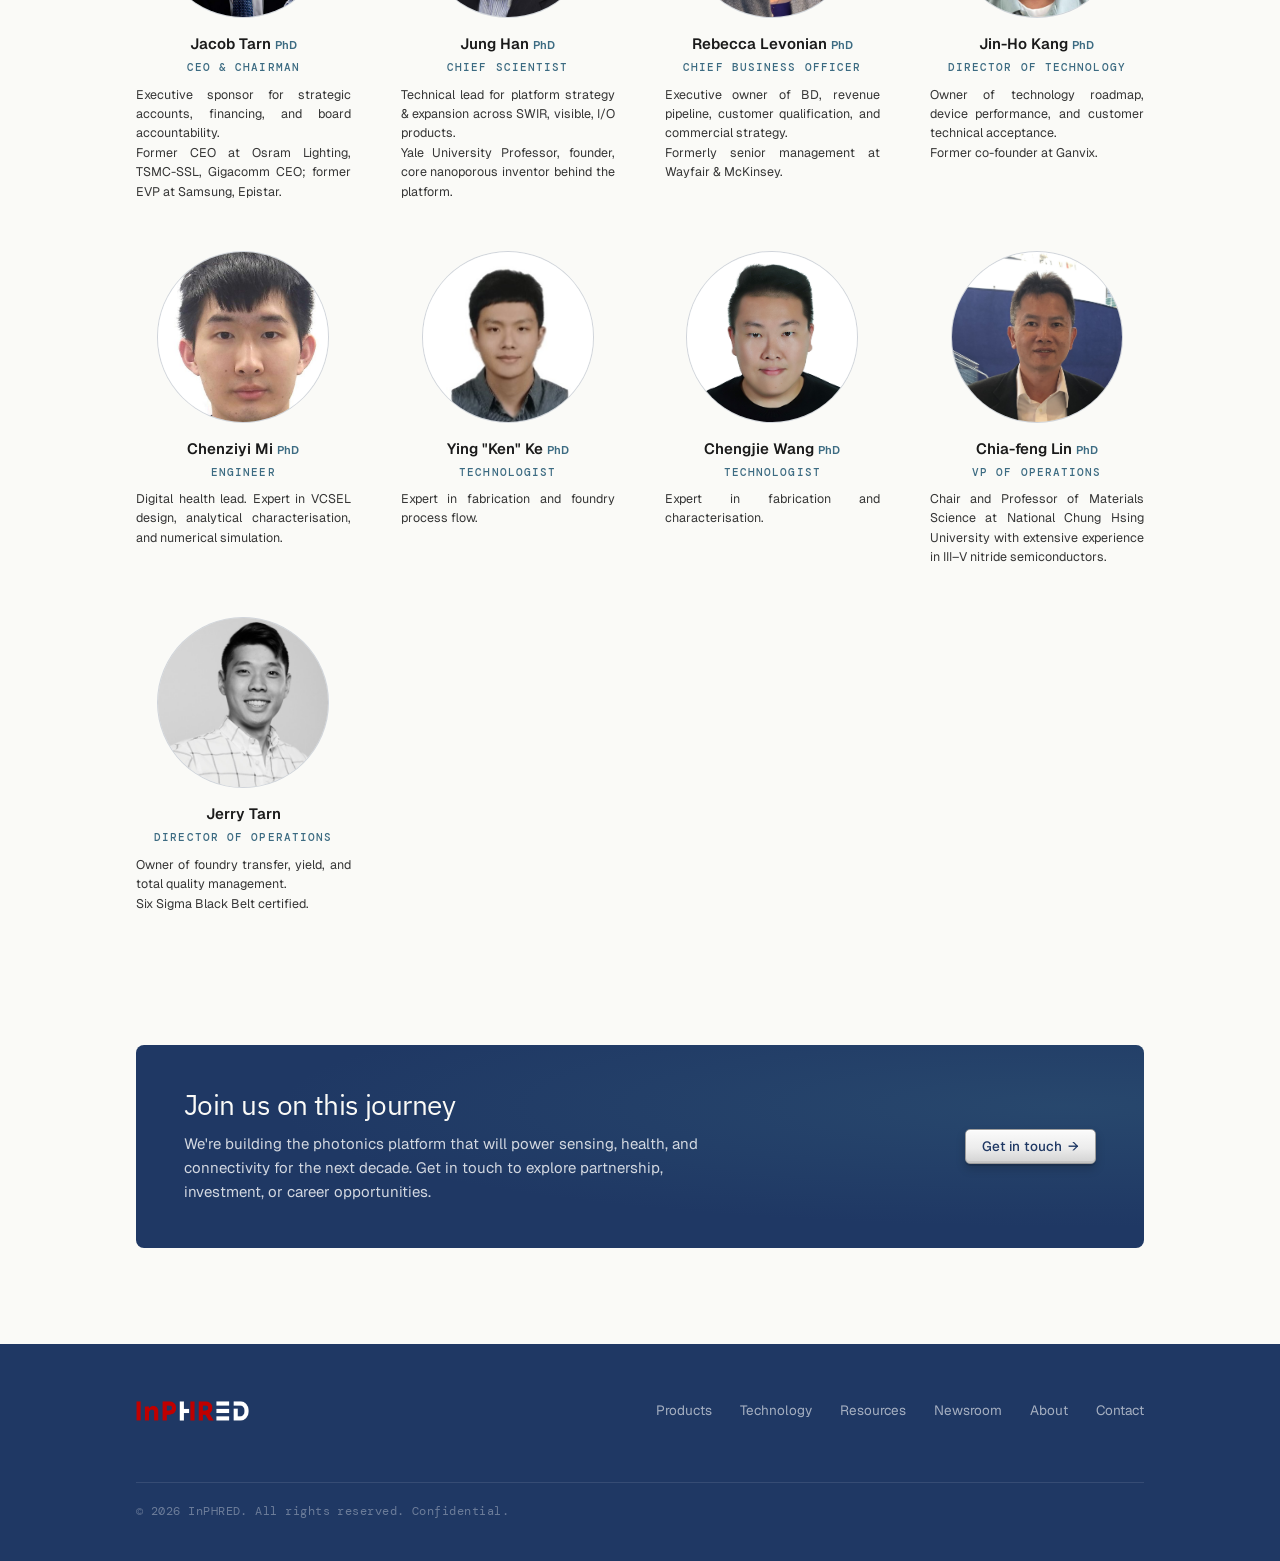
==== commit c7010bf3: "board removed" ====
--- a/about.html
+++ b/about.html
@@ -137,7 +137,7 @@
 </section>
 
 
-<!-- ── 03 · Board ── -->
+<!-- ── 03 · Board ──
 <section class="blk">
   <div class="wrap">
     <div class="marker"><span class="num">03</span><span class="slash">/</span><span class="label">Board</span><div class="rule"></div><svg class="stack"><use href="#ic-stack"/></svg></div>
